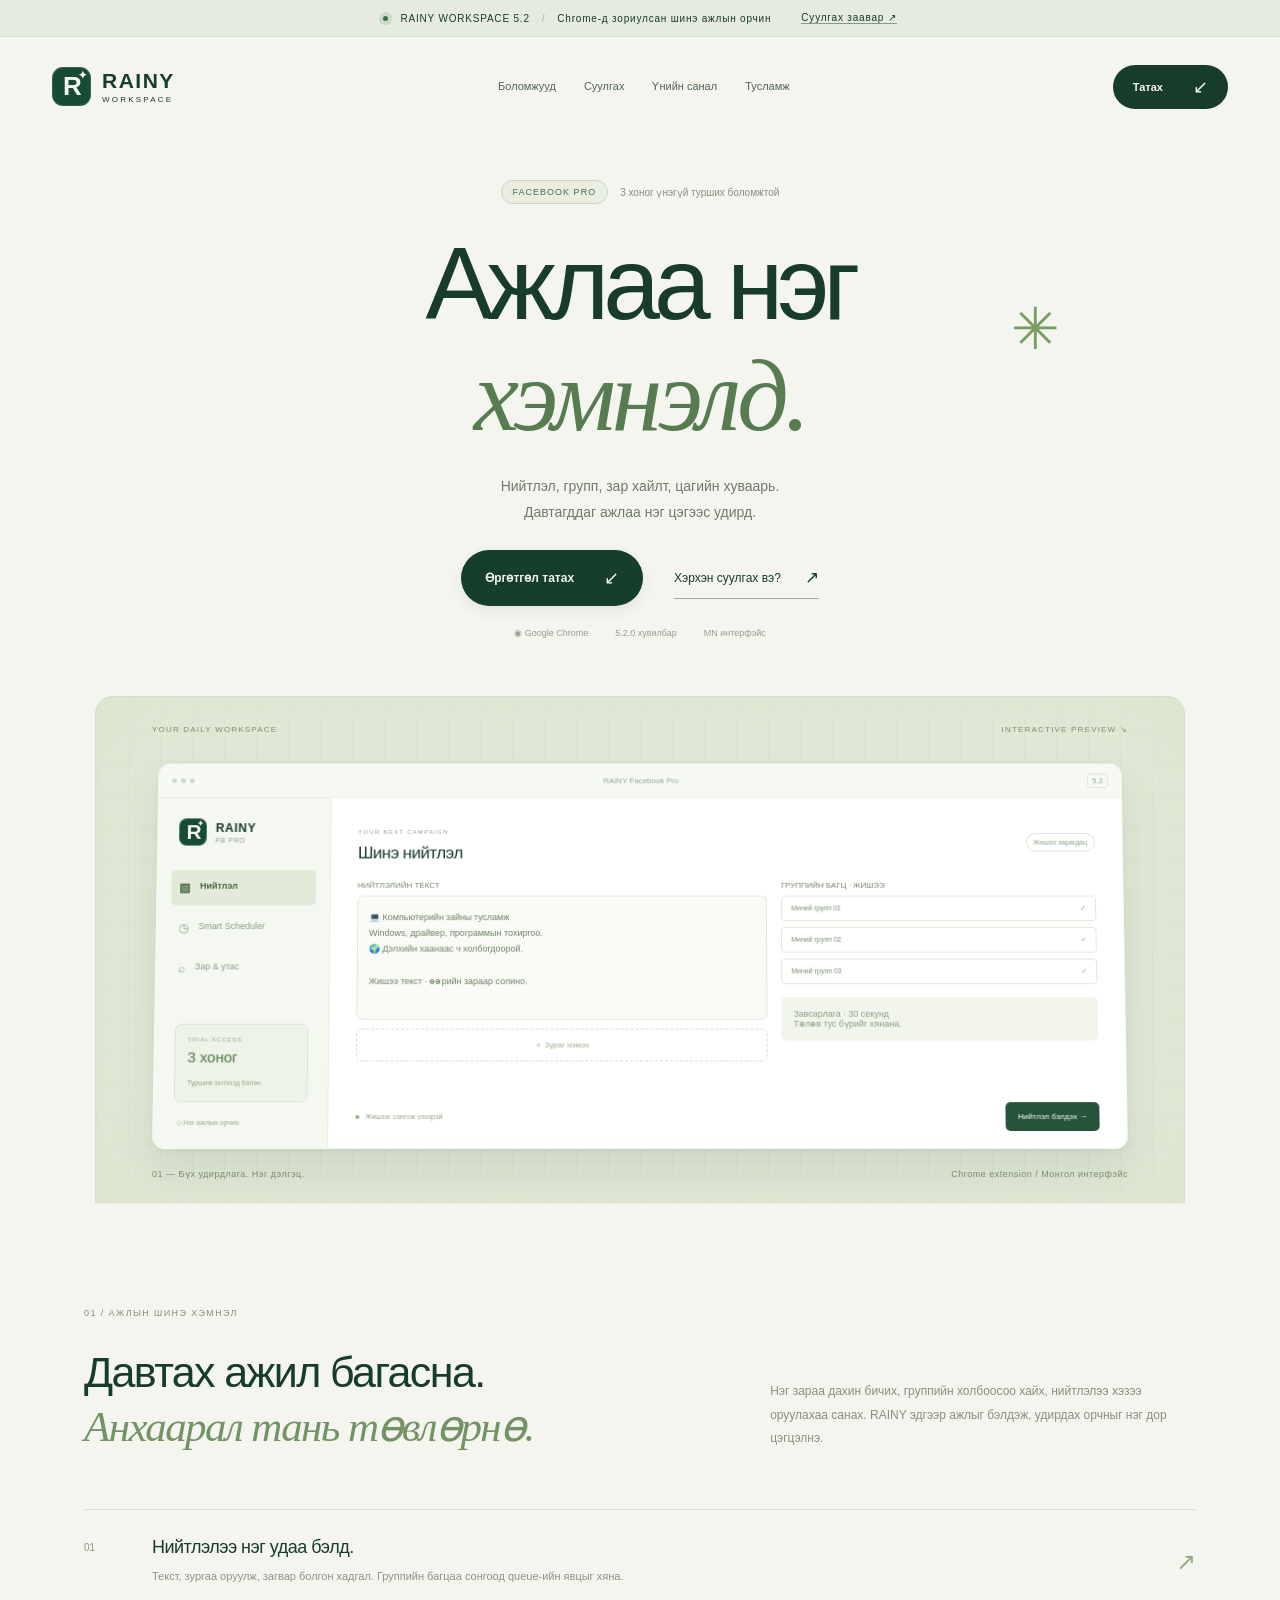
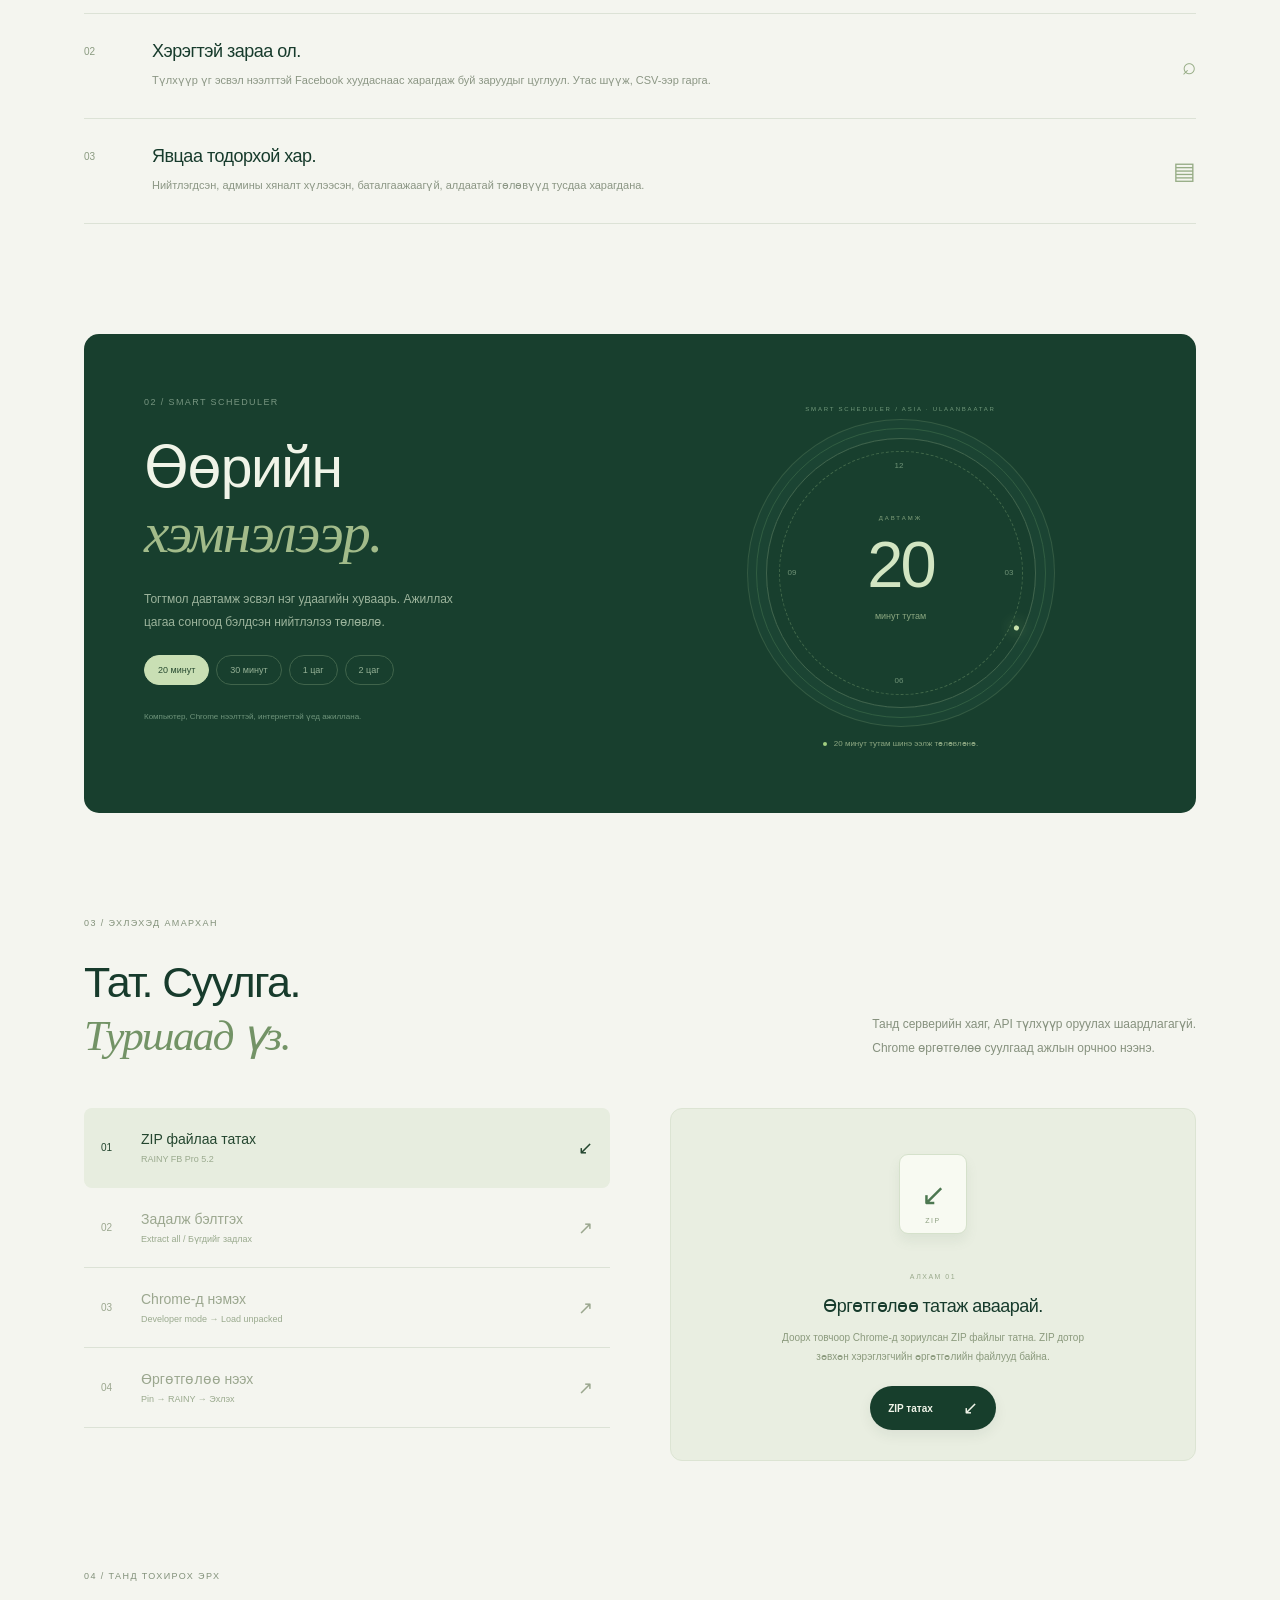
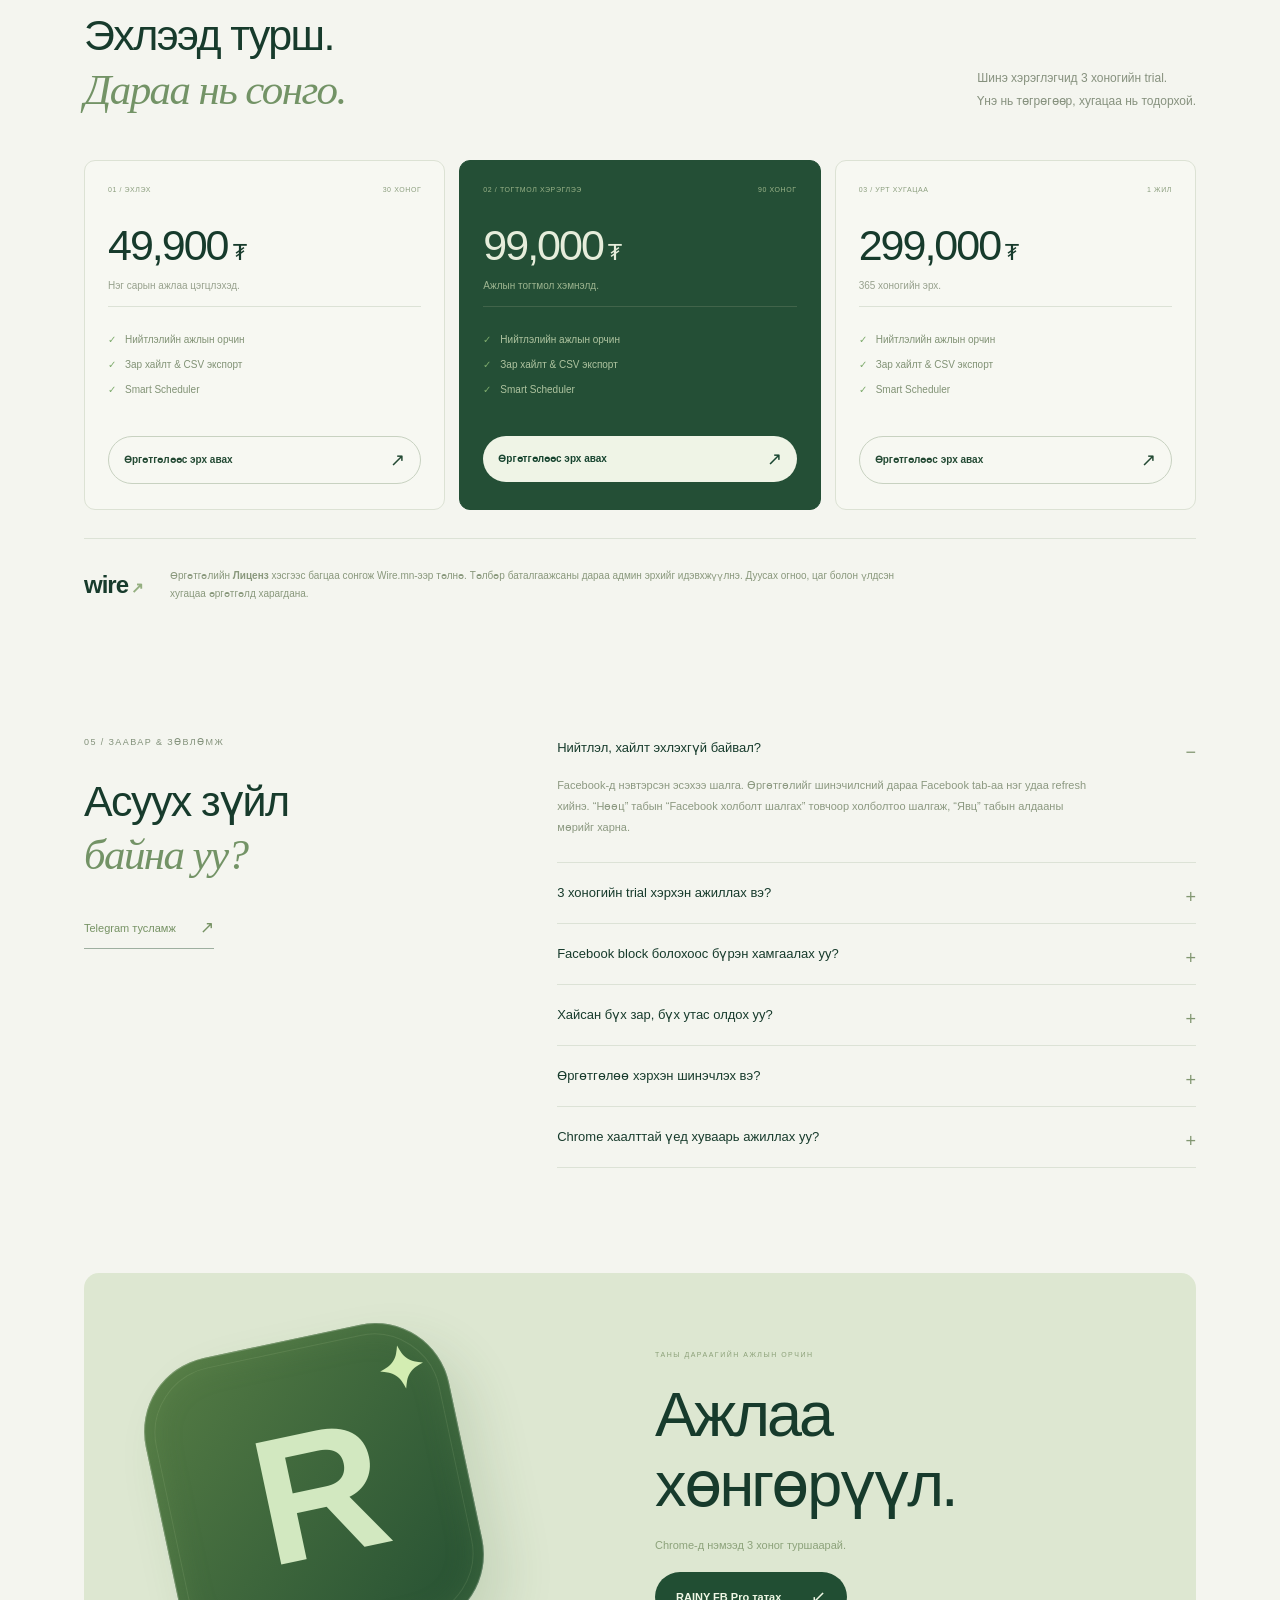
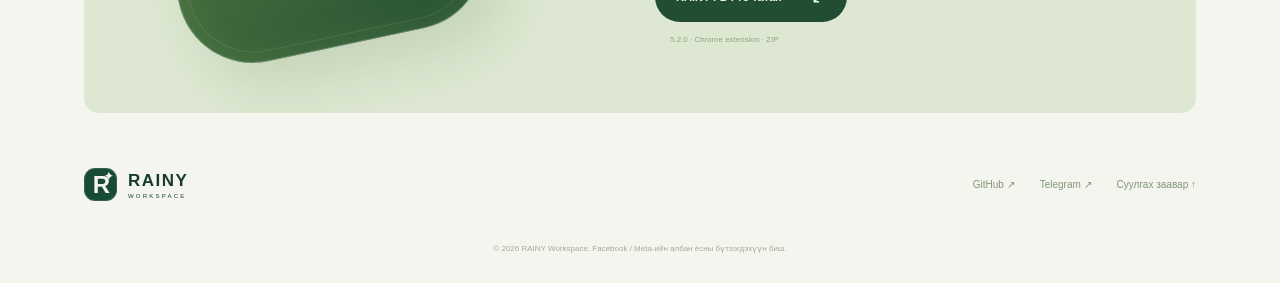
==== index.html @ f33011af "Ship FB Pro 5.2 with fixed popup, preset Wire service, download and installation landing page" ====
<!doctype html><html lang="mn"><head><meta charset="utf-8"><meta name="viewport" content="width=device-width,initial-scale=1"><meta name="theme-color" content="#e8ede5"><title>RAINY Workspace — Ажлаа нэг хэмнэлд.</title><meta name="description" content="Facebook группийн нийтлэл, зар хайлт, Smart Scheduler-ийг нэг ажлын орчинд. Chrome өргөтгөлөө татаж, 3 хоног туршаарай."><link rel="icon" href="icon.svg" type="image/svg+xml"><link rel="stylesheet" href="style.css"><script src="app.js" defer></script></head><body>
<div class="announce"><span class="pulse"></span> RAINY WORKSPACE 5.2 <span class="announce-divider">/</span> Chrome-д зориулсан шинэ ажлын орчин <a href="#install">Суулгах заавар ↗</a></div>
<header><a class="wordmark" href="#" aria-label="RAINY нүүр"><span class="logo">R<span>✦</span></span><span>RAINY<small>WORKSPACE</small></span></a><nav aria-label="Үндсэн цэс"><a href="#workspace">Боломжууд</a><a href="#install">Суулгах</a><a href="#pricing">Үнийн санал</a><a href="#help">Тусламж</a></nav><a class="button nav-download" href="downloads/rainy-fb-pro-5.2.zip" download>Татах <span>↙</span></a><button class="mobile-menu" aria-label="Цэс нээх" aria-expanded="false">☰</button></header>
<main><section class="hero"><div class="hero-kicker"><span class="pill">FACEBOOK PRO</span><span>3 хоног үнэгүй турших боломжтой</span></div><h1>Ажлаа нэг<br><span>хэмнэлд.</span><i class="hero-star" aria-hidden="true">✳</i></h1><p class="hero-copy">Нийтлэл, групп, зар хайлт, цагийн хуваарь.<br>Давтагддаг ажлаа нэг цэгээс удирд.</p><div class="hero-actions"><a class="button primary" href="downloads/rainy-fb-pro-5.2.zip" download>Өргөтгөл татах <span>↙</span></a><a class="text-link" href="#install">Хэрхэн суулгах вэ? <span>↗</span></a></div><div class="hero-meta"><span>◉ Google Chrome</span><span>5.2.0 хувилбар</span><span>MN интерфэйс</span></div>
<div class="product-stage" id="workspace"><div class="stage-label"><span>YOUR DAILY WORKSPACE</span><span>INTERACTIVE PREVIEW ↘</span></div><div class="product-window"><div class="window-top"><span class="traffic"><i></i><i></i><i></i></span><span>RAINY Facebook Pro</span><span class="window-version">5.2</span></div><div class="demo-shell"><aside class="demo-sidebar"><div class="demo-brand"><span class="logo">R<span>✦</span></span><b>RAINY<small>FB PRO</small></b></div><div class="demo-nav"><button data-demo="post" class="active"><span>▧</span> Нийтлэл</button><button data-demo="schedule"><span>◷</span> Smart Scheduler</button><button data-demo="leads"><span>⌕</span> Зар & утас</button></div><div class="demo-trial"><span>TRIAL ACCESS</span><strong>3 хоног</strong><small>Туршиж эхлэхэд бэлэн.</small></div><div class="demo-sidebar-foot">◇ Нэг ажлын орчин</div></aside><div class="demo-main"><div class="demo-heading"><div><small id="demoKicker">YOUR NEXT CAMPAIGN</small><h2 id="demoTitle">Шинэ нийтлэл</h2></div><span class="demo-badge">Жишээ харагдац</span></div><div id="demoContent"></div><div class="demo-bottom"><span class="demo-status"><i></i> Жишээг сонгож үзээрэй</span><button id="demoAction">Нийтлэл бэлдэх →</button></div></div></div></div><div class="stage-caption"><span>01 — Бүх удирдлага. Нэг дэлгэц.</span><span>Chrome extension / Монгол интерфэйс</span></div></div></section>
<section class="intro-section section-wrap reveal"><div class="section-index">01 / АЖЛЫН ШИНЭ ХЭМНЭЛ</div><div class="intro-grid"><h2>Давтах ажил багасна.<br><em>Анхаарал тань төвлөрнө.</em></h2><p>Нэг зараа дахин бичих, группийн холбоосоо хайх, нийтлэлээ хэзээ оруулахаа санах. RAINY эдгээр ажлыг бэлдэж, удирдах орчныг нэг дор цэгцэлнэ.</p></div><div class="feature-strips"><article><span class="feature-num">01</span><div><h3>Нийтлэлээ нэг удаа бэлд.</h3><p>Текст, зургаа оруулж, загвар болгон хадгал. Группийн багцаа сонгоод queue-ийн явцыг хяна.</p></div><span class="feature-icon">↗</span></article><article><span class="feature-num">02</span><div><h3>Хэрэгтэй зараа ол.</h3><p>Түлхүүр үг эсвэл нээлттэй Facebook хуудаснаас харагдаж буй заруудыг цуглуул. Утас шүүж, CSV-ээр гарга.</p></div><span class="feature-icon">⌕</span></article><article><span class="feature-num">03</span><div><h3>Явцаа тодорхой хар.</h3><p>Нийтлэгдсэн, админы хяналт хүлээсэн, баталгаажаагүй, алдаатай төлөвүүд тусдаа харагдана.</p></div><span class="feature-icon">▤</span></article></div></section>
<section class="schedule-section section-wrap reveal"><div class="schedule-copy"><div class="section-index">02 / SMART SCHEDULER</div><h2>Өөрийн<br><em>хэмнэлээр.</em></h2><p>Тогтмол давтамж эсвэл нэг удаагийн хуваарь. Ажиллах цагаа сонгоод бэлдсэн нийтлэлээ төлөвлө.</p><div class="schedule-choices" aria-label="Давтамжийн жишээ"><button class="selected" data-minutes="20">20 минут</button><button data-minutes="30">30 минут</button><button data-minutes="60">1 цаг</button><button data-minutes="120">2 цаг</button></div><small>Компьютер, Chrome нээлттэй, интернеттэй үед ажиллана.</small></div><div class="schedule-visual"><span class="orbit-label">SMART SCHEDULER / ASIA · ULAANBAATAR</span><div class="clock-face"><div class="clock-ring"></div><span class="clock-mark top">12</span><span class="clock-mark right">03</span><span class="clock-mark bottom">06</span><span class="clock-mark left">09</span><div class="clock-hand"></div><div class="clock-center"></div><div class="clock-caption"><small>ДАВТАМЖ</small><strong id="scheduleNumber">20</strong><span id="scheduleUnit">минут тутам</span></div></div><div class="schedule-label"><i></i><span id="scheduleExplanation">20 минут тутам шинэ ээлж төлөвлөнө.</span></div></div></section>
<section class="install-section section-wrap reveal" id="install"><div class="section-index">03 / ЭХЛЭХЭД АМАРХАН</div><div class="section-heading"><h2>Тат. Суулга.<br><em>Туршаад үз.</em></h2><p>Танд серверийн хаяг, API түлхүүр оруулах шаардлагагүй.<br>Chrome өргөтгөлөө суулгаад ажлын орчноо нээнэ.</p></div><div class="install-layout"><div class="install-steps" role="tablist" aria-label="Суулгах алхмууд"><button role="tab" aria-selected="true" class="active" data-step="0"><span>01</span><div><strong>ZIP файлаа татах</strong><small>RAINY FB Pro 5.2</small></div><b>↙</b></button><button role="tab" aria-selected="false" data-step="1"><span>02</span><div><strong>Задалж бэлтгэх</strong><small>Extract all / Бүгдийг задлах</small></div><b>↗</b></button><button role="tab" aria-selected="false" data-step="2"><span>03</span><div><strong>Chrome-д нэмэх</strong><small>Developer mode → Load unpacked</small></div><b>↗</b></button><button role="tab" aria-selected="false" data-step="3"><span>04</span><div><strong>Өргөтгөлөө нээх</strong><small>Pin → RAINY → Эхлэх</small></div><b>↗</b></button></div><div class="install-detail" role="tabpanel" aria-live="polite"><div class="install-art" id="installArt"></div><span class="step-kicker" id="stepKicker">АЛХАМ 01</span><h3 id="stepTitle">Өргөтгөлөө татаж аваарай.</h3><p id="stepText">Доорх товчоор Chrome-д зориулсан ZIP файлыг татна. ZIP дотор зөвхөн хэрэглэгчийн өргөтгөлийн файлууд байна.</p><div id="stepAction"><a class="button primary" href="downloads/rainy-fb-pro-5.2.zip" download>ZIP татах <span>↙</span></a></div></div></div></section>
<section class="pricing-section section-wrap reveal" id="pricing"><div class="section-index">04 / ТАНД ТОХИРОХ ЭРХ</div><div class="section-heading"><h2>Эхлээд турш.<br><em>Дараа нь сонго.</em></h2><p>Шинэ хэрэглэгчид 3 хоногийн trial.<br>Үнэ нь төгрөгөөр, хугацаа нь тодорхой.</p></div><div class="pricing-grid"><article class="price-card"><div class="plan-top"><span>01 / ЭХЛЭХ</span><span>30 ХОНОГ</span></div><h3>49,900<span>₮</span></h3><p>Нэг сарын ажлаа цэгцлэхэд.</p><ul><li>Нийтлэлийн ажлын орчин</li><li>Зар хайлт & CSV экспорт</li><li>Smart Scheduler</li></ul><a class="button outline" href="#download">Өргөтгөлөөс эрх авах <span>↗</span></a></article><article class="price-card featured"><div class="plan-top"><span>02 / ТОГТМОЛ ХЭРЭГЛЭЭ</span><span>90 ХОНОГ</span></div><h3>99,000<span>₮</span></h3><p>Ажлын тогтмол хэмнэлд.</p><ul><li>Нийтлэлийн ажлын орчин</li><li>Зар хайлт & CSV экспорт</li><li>Smart Scheduler</li></ul><a class="button light" href="#download">Өргөтгөлөөс эрх авах <span>↗</span></a></article><article class="price-card"><div class="plan-top"><span>03 / УРТ ХУГАЦАА</span><span>1 ЖИЛ</span></div><h3>299,000<span>₮</span></h3><p>365 хоногийн эрх.</p><ul><li>Нийтлэлийн ажлын орчин</li><li>Зар хайлт & CSV экспорт</li><li>Smart Scheduler</li></ul><a class="button outline" href="#download">Өргөтгөлөөс эрх авах <span>↗</span></a></article></div><div class="payment-note"><span class="wire-mark">wire<span>↗</span></span><p>Өргөтгөлийн <strong>Лиценз</strong> хэсгээс багцаа сонгож Wire.mn-ээр төлнө. Төлбөр баталгаажсаны дараа админ эрхийг идэвхжүүлнэ. Дуусах огноо, цаг болон үлдсэн хугацаа өргөтгөлд харагдана.</p></div></section>
<section class="help-section section-wrap reveal" id="help"><div class="help-left"><div class="section-index">05 / ЗААВАР & ЗӨВЛӨМЖ</div><h2>Асуух зүйл<br><em>байна уу?</em></h2><a class="text-link" href="https://t.me/boroobro" target="_blank" rel="noopener">Telegram тусламж <span>↗</span></a></div><div class="faq"><details open><summary>Нийтлэл, хайлт эхлэхгүй байвал?</summary><p>Facebook-д нэвтэрсэн эсэхээ шалга. Өргөтгөлийг шинэчилсний дараа Facebook tab-аа нэг удаа refresh хийнэ. “Нөөц” табын “Facebook холболт шалгах” товчоор холболтоо шалгаж, “Явц” табын алдааны мөрийг харна.</p></details><details><summary>3 хоногийн trial хэрхэн ажиллах вэ?</summary><p>Өргөтгөлөө анх ашиглахад trial бүртгэгдэнэ. Дуусах он, сар, өдөр, цаг болон үлдсэн хугацааны тоолуур дээд хэсэгт харагдана. Шинэчлэлт хийх нь trial-ийг дахин эхлүүлэхгүй.</p></details><details><summary>Facebook block болохоос бүрэн хамгаалах уу?</summary><p>Бүрэн хамгаална гэсэн баталгаа байхгүй. Restriction/checkpoint илэрвэл ажиллагааг түр зогсооно. Өдөрт илгээх хязгаар, групп хоорондын завсарлага, амралтын тохиргоогоо өөрийн хэрэглээнд тааруулна.</p></details><details><summary>Хайсан бүх зар, бүх утас олдох уу?</summary><p>Facebook хуудсанд ачаалагдаж, таны бүртгэлд харагдаж буй агуулгыг уншина. Хаалттай эсвэл ачаалагдаагүй бүх мэдээллийг бүрэн татах баталгаа байхгүй. Утас болон эх нийтлэлийг тулгаж шалгаарай.</p></details><details><summary>Өргөтгөлөө хэрхэн шинэчлэх вэ?</summary><p>Өмнөх хувилбарын draft, загвараа нөөцөл. Шинэ ZIP-ийг задалж, ижил extension хавтсын файлуудыг шинэчил. chrome://extensions дээр Reload дарж, Facebook tab-уудаа refresh хийнэ. Хуучин ба шинэ хувилбарыг зэрэг ажиллуулахгүй.</p></details><details><summary>Chrome хаалттай үед хуваарь ажиллах уу?</summary><p>Үгүй. Компьютер асаалттай, Chrome нээлттэй, интернеттэй байна. Компьютер унтсан хугацааны ээлжүүдийг бөөнөөр нөхөж нийтлэхгүй.</p></details></div></section>
<section class="download-section reveal" id="download"><div class="download-orb" aria-hidden="true">R<span>✦</span></div><div><span class="section-index">ТАНЫ ДАРААГИЙН АЖЛЫН ОРЧИН</span><h2>Ажлаа<br>хөнгөрүүл.</h2><p>Chrome-д нэмээд 3 хоног туршаарай.</p><a class="button light" href="downloads/rainy-fb-pro-5.2.zip" download>RAINY FB Pro татах <span>↙</span></a><small>5.2.0 · Chrome extension · ZIP</small></div></section></main>
<footer><a class="wordmark" href="#"><span class="logo">R<span>✦</span></span><span>RAINY<small>WORKSPACE</small></span></a><div><a href="https://github.com/ssboroo/rainy_workspace-fb" target="_blank" rel="noopener">GitHub ↗</a><a href="https://t.me/boroobro" target="_blank" rel="noopener">Telegram ↗</a><a href="#install">Суулгах заавар ↑</a></div><small>© 2026 RAINY Workspace. Facebook / Meta-ийн албан ёсны бүтээгдэхүүн биш.</small></footer><div id="toast" role="status" hidden></div></body></html>
---- style.css ----
:root{--ink:#173b2c;--muted:#6e7c71;--paper:#f4f5ef;--line:#dce2d6;--green:#174b36;--lime:#d5eabc}*{box-sizing:border-box}html{scroll-behavior:smooth;scroll-padding-top:30px}body{margin:0;background:var(--paper);color:var(--ink);font-family:Arial,"Segoe UI",sans-serif;-webkit-font-smoothing:antialiased}a{color:inherit;text-decoration:none}button{font:inherit;cursor:pointer}a:focus-visible,button:focus-visible,summary:focus-visible{outline:3px solid #6a9c78;outline-offset:5px}button,a{touch-action:manipulation}.announce{height:37px;display:flex;align-items:center;justify-content:center;gap:12px;font-size:10px;letter-spacing:.8px;background:#e6ebdf;border-bottom:1px solid #dce3d4}.announce a{font-size:10px;border-bottom:1px solid #849d86;margin-left:18px}.announce-divider{color:#a9b7a2}.pulse{height:5px;width:5px;background:#38734c;border-radius:50%;box-shadow:0 0 0 4px #cddcc8}header{height:99px;display:flex;justify-content:space-between;align-items:center;max-width:1320px;margin:auto;padding:0 52px}.wordmark{display:flex;gap:11px;align-items:center;font-size:21px;font-weight:800;letter-spacing:1.5px}.wordmark small{display:block;font-size:8px;font-weight:500;letter-spacing:2.2px;margin-top:2px}.logo{position:relative;display:grid;place-items:center;font-size:26px;font-weight:900;border-radius:11px;width:39px;height:39px;background:var(--green);color:var(--paper);letter-spacing:-2px;box-shadow:inset 0 0 0 1px #fff2}.logo>span{position:absolute;font-size:11px;top:2px;right:4px;letter-spacing:0}header nav{display:flex;gap:28px;font-size:11px;color:#526553}.button{display:inline-flex;justify-content:space-between;align-items:center;gap:30px;padding:17px 24px;border-radius:50px;font-size:12px;font-weight:600;transition:transform .25s,background .25s,box-shadow .25s}.button:hover{transform:translateY(-3px);box-shadow:0 7px 20px #193b2917}.button span{font-size:18px;font-weight:400}.nav-download{padding:11px 20px;background:#173c2b;color:#f4f6ee;font-size:11px}.mobile-menu{display:none}.primary{background:#173e2c;color:#f0f4e9;box-shadow:0 5px 14px #183d2912}.light{background:#eff4e6;color:#184530}.outline{border:1px solid #c8d2c1;color:#244a34}.text-link{font-size:12px;border-bottom:1px solid #9eafa0;padding:10px 0;display:inline-flex;gap:24px;align-items:center}.text-link span{font-size:17px}.hero{padding:44px 24px 0;text-align:center;overflow:hidden}.hero-kicker{display:flex;justify-content:center;align-items:center;gap:12px;font-size:10px;color:#839080}.pill{border:1px solid #cbd5c4;padding:6px 11px;border-radius:20px;font-size:9px;letter-spacing:1px;color:#476e4c;background:#e9eee1}h1{font-size:102px;line-height:1.09;letter-spacing:-6px;font-weight:500;margin:25px auto 23px;position:relative;max-width:880px}h1>span{font-family:Georgia,"Times New Roman",serif;font-style:italic;font-weight:400;letter-spacing:-4px;color:#567c50}.hero-star{display:inline-block;font-size:58px;position:absolute;right:26px;top:68px;color:#789c62;font-style:normal;animation:turn 35s linear infinite}.hero-copy{font-size:14px;line-height:1.85;color:#6e7b6b;margin:0 0 24px}.hero-actions{display:flex;align-items:center;justify-content:center;gap:31px}.hero-meta{display:flex;gap:27px;justify-content:center;color:#92a08d;font-size:9px;margin:22px 0 0}.product-stage{position:relative;max-width:1090px;margin:58px auto 0;padding:28px 56px 23px;border:1px solid #d6decb;border-radius:18px 18px 0 0;background-color:#e2e9d7;background-image:linear-gradient(#bdcbbd33 1px,transparent 1px),linear-gradient(90deg,#bdcbbd33 1px,transparent 1px);background-size:32px 32px;box-shadow:inset 0 0 120px #dbe4cf}.stage-label,.stage-caption{display:flex;justify-content:space-between;font-size:8px;letter-spacing:1.2px;color:#7c9074}.stage-label{margin-bottom:24px}.stage-caption{margin-top:20px;letter-spacing:.5px;font-size:9px}.product-window{background:#fff;border:1px solid #f8faf4;border-radius:12px;overflow:hidden;box-shadow:0 20px 40px #29452a1a,0 3px 6px #29452a0d;transform:perspective(1500px) rotateX(3deg);transform-origin:bottom;transition:transform .5s}.product-window:hover{transform:perspective(1500px) rotateX(0)}.window-top{height:34px;display:flex;align-items:center;justify-content:space-between;padding:0 13px;background:#f7f9f4;border-bottom:1px solid #e8ece2;color:#96a38d;font-size:8px}.traffic{display:flex;gap:4px}.traffic i{width:5px;height:5px;border-radius:50%;background:#d2daca}.window-version{font-size:8px;padding:2px 4px;border:1px solid #e1e7db;border-radius:3px}.demo-shell{display:grid;grid-template-columns:175px minmax(0,1fr);text-align:left}.demo-sidebar{padding:21px 14px;background:#f5f7f1;border-right:1px solid #e9eee2;display:flex;flex-direction:column;min-height:354px}.demo-brand{display:flex;align-items:center;gap:9px;padding:0 7px 25px}.demo-brand .logo{width:28px;height:28px;border-radius:8px;font-size:21px}.demo-brand .logo>span{font-size:8px;right:3px;top:1px}.demo-brand b{font-size:12px;letter-spacing:.7px}.demo-brand small{display:block;font-size:7px;font-weight:500;color:#8c9c87;margin-top:2px}.demo-nav{display:grid;gap:5px}.demo-nav button{display:flex;gap:10px;padding:11px 8px;border:0;background:transparent;color:#8b9c81;text-align:left;border-radius:5px;font-size:9px}.demo-nav button.active{background:#e2ebd9;color:#47673e;font-weight:700}.demo-nav button span{font-size:12px}.demo-trial{margin:38px 6px 17px;border:1px solid #dce4d3;background:#edf3e6;border-radius:7px;padding:12px}.demo-trial>span{display:block;font-size:6px;letter-spacing:1px;color:#94a58a}.demo-trial strong{display:block;font-size:15px;font-weight:500;margin:6px 0;color:#4d7445}.demo-trial small{font-size:7px;color:#99a78e}.demo-sidebar-foot{margin-top:auto;font-size:7px;color:#9baa90;padding:0 9px}.demo-main{padding:23px 27px 17px;min-height:354px;display:flex;flex-direction:column}.demo-heading{display:flex;justify-content:space-between;align-items:center;margin-bottom:18px}.demo-heading small{font-size:6px;letter-spacing:1.3px;color:#91a086}.demo-heading h2{font-size:17px;letter-spacing:-.5px;font-weight:500;margin:6px 0 0}.demo-badge{font-size:7px;border:1px solid #dce6d5;border-radius:20px;padding:5px 7px;color:#89a27b}.demo-form{display:grid;grid-template-columns:1.3fr 1fr;gap:14px}.demo-form label{font-size:8px;color:#74856c;display:block;margin-bottom:6px}.demo-text{padding:13px 11px;border:1px solid #e2e8db;background:#fafbf7;border-radius:6px;font-size:9px;line-height:1.8;color:#6e8066;height:126px;white-space:pre-line}.demo-group{font-size:7px;padding:8px 9px;border:1px solid #e1e8da;border-radius:4px;color:#7b8f71;margin-bottom:6px;display:flex;justify-content:space-between}.demo-group span{color:#88a077}.demo-upload{border:1px dashed #d4e0ca;border-radius:5px;margin-top:9px;padding:10px;font-size:8px;color:#99ab8e;text-align:center}.demo-bottom{display:flex;justify-content:space-between;align-items:center;margin-top:auto;padding-top:17px}.demo-status{font-size:7px;color:#98a68d}.demo-status i{width:4px;height:4px;border-radius:50%;background:#8bba70;display:inline-block;margin-right:4px}.demo-bottom button{border:0;background:#25543a;border-radius:5px;padding:10px 12px;font-size:8px;color:white}.demo-schedule-cards{display:grid;grid-template-columns:repeat(4,1fr);gap:7px}.demo-schedule-cards span{border:1px solid #d6e2cd;border-radius:6px;text-align:center;padding:16px 0;font-size:11px;color:#78956b}.demo-schedule-cards span:first-child{background:#e8f0df;border-color:#95b485;color:#3b6a32}.demo-inline-note{margin-top:13px;font-size:9px;color:#8b9f7f;padding:12px;background:#f1f5eb;border-radius:5px}.demo-lead-row{display:grid;grid-template-columns:1.2fr 1fr .8fr;gap:10px;padding:13px 8px;border-bottom:1px solid #e6ebdf;font-size:9px;color:#718767}.demo-lead-row:first-child{font-size:7px;color:#a1ae95}.demo-lead-row b{color:#5b8950;font-weight:500}.section-wrap{max-width:1216px;margin:0 auto;padding:105px 52px}.section-index{font-size:9px;letter-spacing:1.4px;color:#82917a;margin-bottom:28px}.intro-grid{display:grid;grid-template-columns:1.4fr 1fr;gap:90px;align-items:end}.intro-grid h2,.section-heading h2,.schedule-copy h2,.help-left h2{font-size:43px;line-height:1.25;font-weight:500;letter-spacing:-1.6px;margin:0}.intro-grid em,.section-heading em,.schedule-copy em,.help-left em{font-family:Georgia,serif;font-weight:400;color:#739366}.intro-grid>p,.section-heading>p{font-size:12px;line-height:1.95;color:#86917e;margin:0 0 3px}.feature-strips{margin-top:55px;border-top:1px solid var(--line)}.feature-strips article{display:flex;align-items:center;gap:32px;border-bottom:1px solid var(--line);padding:27px 0}.feature-num{font-size:10px;color:#8b9b81;width:36px;align-self:flex-start;padding-top:5px}.feature-strips h3{font-size:18px;font-weight:500;letter-spacing:-.5px;margin:0 0 9px}.feature-strips p{font-size:11px;line-height:1.8;color:#8b9684;margin:0;max-width:640px}.feature-icon{margin-left:auto;font-size:24px;color:#96ac85}.schedule-section{margin:5px auto 0;max-width:1112px;background:#183f2e;border-radius:15px;padding:63px 60px;display:grid;grid-template-columns:1fr 1fr;gap:50px;color:#f0f4e8}.schedule-copy .section-index{color:#779580}.schedule-copy h2{font-size:57px;line-height:1.14}.schedule-copy em{color:#a2bb8a}.schedule-copy p{font-size:12px;line-height:1.9;color:#9cb49c;margin:22px 0 21px;max-width:310px}.schedule-choices{display:flex;gap:7px;margin-bottom:20px}.schedule-choices button{font-size:9px;padding:9px 13px;border:1px solid #40644b;background:none;color:#95b196;border-radius:20px}.schedule-choices button.selected{background:#c9dfb4;color:#284b31;border-color:#c9dfb4}.schedule-copy>small{font-size:8px;color:#6f947b}.schedule-visual{text-align:center;position:relative;align-self:center}.orbit-label{font-size:6px;letter-spacing:1.8px;color:#72997b}.clock-face{width:270px;height:270px;border:1px solid #40644d;border-radius:50%;position:relative;margin:23px auto 18px;box-shadow:0 0 0 18px #1b4433,0 0 0 19px #345b43}.clock-ring{position:absolute;inset:12px;border:1px dashed #41684a;border-radius:50%}.clock-mark{position:absolute;font-size:8px;color:#6e9276}.clock-mark.top{top:22px;left:128px}.clock-mark.bottom{bottom:22px;left:128px}.clock-mark.right{right:21px;top:129px}.clock-mark.left{left:21px;top:129px}.clock-caption{position:absolute;inset:67px 0 0}.clock-caption small{font-size:6px;letter-spacing:2px;color:#82a17c}.clock-caption strong{display:block;font-size:65px;font-weight:400;letter-spacing:-3px;line-height:1.25;color:#d2e5c2}.clock-caption>span{font-size:9px;color:#8ba780}.clock-hand{position:absolute;width:5px;height:5px;border-radius:50%;background:#c8e1ab;top:6px;left:133px;transform-origin:2px 129px;transform:rotate(115deg);box-shadow:0 0 15px #d1ed9b;transition:transform 1s}.clock-center{position:absolute;width:290px;height:290px;border:1px solid #315e42;border-radius:50%;top:-11px;left:-11px;pointer-events:none}.schedule-label{display:inline-flex;align-items:center;gap:7px;font-size:8px;color:#8ba681;margin-top:13px}.schedule-label i{width:4px;height:4px;background:#a1ce80;border-radius:50%}.section-heading{display:flex;justify-content:space-between;gap:30px;align-items:end}.install-layout{display:grid;grid-template-columns:1fr 1fr;gap:60px;margin-top:45px}.install-steps{display:grid;align-content:start}.install-steps button{display:flex;align-items:center;text-align:left;gap:20px;border:0;border-bottom:1px solid var(--line);padding:23px 17px;background:none;color:#9ba78f;transition:background .3s,color .3s}.install-steps button.active{background:#e7eddf;color:#24462f;border-radius:8px;border-color:transparent}.install-steps button>span{font-size:10px;width:20px}.install-steps button strong{display:block;font-size:14px;font-weight:500}.install-steps button small{display:block;font-size:9px;margin-top:7px;color:#9aaa8e}.install-steps button b{margin-left:auto;font-size:18px;font-weight:400}.install-detail{background:#e9eee1;border:1px solid #dce4d3;border-radius:12px;padding:30px 36px;text-align:center;min-height:350px}.install-art{height:110px;display:flex;align-items:center;justify-content:center;margin-bottom:16px}.art-file{width:68px;height:80px;background:#f8faf2;position:relative;border-radius:9px;box-shadow:0 7px 12px #6c88681a;display:grid;place-items:center;font-size:30px;color:#4c7750;border:1px solid #d5e1cb}.art-file:after{content:'ZIP';position:absolute;font-size:7px;bottom:9px;letter-spacing:1.5px;color:#8ea081}.step-kicker{font-size:7px;letter-spacing:1.5px;color:#9aaa8c}.install-detail h3{font-size:18px;font-weight:500;letter-spacing:-.5px;margin:12px 0}.install-detail p{font-size:10px;line-height:1.85;color:#8b9a7d;max-width:310px;margin:0 auto 20px}.install-detail .button{font-size:10px;padding:11px 18px}.browser-art{border:1px solid #c8d6be;border-radius:6px;background:#f6f8f0;width:210px;height:88px;padding:12px;text-align:left}.browser-art small{display:block;font-size:7px;color:#9cae8e;margin-bottom:14px}.browser-art span{font-size:10px;color:#719064}.art-toggle{display:inline-flex;width:25px;height:14px;border-radius:12px;background:#5d8c53;align-items:center;justify-content:end;padding:2px;margin-left:8px}.art-toggle i{width:10px;height:10px;border-radius:50%;background:white}.pricing-section{padding-top:5px}.pricing-grid{display:grid;grid-template-columns:repeat(3,1fr);gap:14px;margin-top:43px}.price-card{background:#f7f8f2;border:1px solid #dce2d4;border-radius:11px;padding:25px 23px}.price-card.featured{background:#244f36;color:#e6eddb;border-color:#244f36}.plan-top{display:flex;align-items:center;justify-content:space-between;font-size:7px;letter-spacing:.6px;color:#8b9e7e}.price-card.featured .plan-top{color:#9ab389}.price-card h3{font-size:43px;font-weight:500;letter-spacing:-2px;margin:28px 0 10px}.price-card h3>span{font-size:22px;margin-left:5px}.price-card>p{font-size:10px;color:#97a18d}.price-card ul{list-style:none;padding:20px 0;margin:15px 0 14px;border-top:1px solid #dce2d6;font-size:10px;line-height:2.5;color:#819275}.price-card li:before{content:'✓';margin-right:9px;color:#7eab6d}.price-card.featured ul{border-color:#41644a;color:#afc4a0}.price-card.featured>p{color:#9db590}.price-card .button{width:100%;font-size:10px;padding:12px 15px;gap:10px}.payment-note{display:flex;align-items:center;gap:27px;margin:28px 0 0;padding:18px 0;border-top:1px solid var(--line)}.wire-mark{font-size:24px;font-weight:800;letter-spacing:-1px;white-space:nowrap}.wire-mark>span{font-size:15px;margin-left:3px;color:#94af80}.payment-note p{font-size:10px;line-height:1.85;color:#89987c;max-width:730px}.help-section{padding-top:0;display:grid;grid-template-columns:.8fr 1.3fr;gap:80px}.help-left .text-link{margin-top:25px;color:#769264;font-size:11px}.faq details{border-bottom:1px solid var(--line);padding:19px 0}.faq details:first-child{padding-top:0}.faq summary{list-style:none;font-size:13px;cursor:pointer;padding-right:30px;position:relative;line-height:1.7}.faq summary::-webkit-details-marker{display:none}.faq summary:after{content:'+';position:absolute;right:0;top:0;color:#829772;font-size:18px;font-weight:400}.faq details[open] summary:after{content:'−'}.faq p{font-size:11px;line-height:1.95;color:#8c9981;margin:16px 0 4px;max-width:530px}.download-section{max-width:1112px;margin:0 auto 0;background:#dde7d1;border-radius:15px;display:grid;grid-template-columns:1fr 1fr;align-items:center;gap:30px;overflow:hidden;padding:65px 75px}.download-orb{height:310px;width:310px;display:grid;place-items:center;position:relative;font-size:180px;letter-spacing:-12px;font-weight:800;border-radius:75px;transform:rotate(-12deg);background:linear-gradient(135deg,#567d45,#244f32);color:#d2e8c0;box-shadow:18px 27px 50px #35612e22,inset 0 0 0 1px #fff3,inset 0 0 35px #72985b55;user-select:none}.download-orb:after{content:'';position:absolute;inset:10px;border:1px solid #b9d29e22;border-radius:67px}.download-orb>span{position:absolute;font-size:58px;right:20px;top:18px;color:#d3edb2;letter-spacing:0}.download-section .section-index{font-size:7px;letter-spacing:1.5px;color:#8ca179}.download-section h2{font-size:63px;font-weight:500;letter-spacing:-3px;line-height:1.11;margin:19px 0}.download-section p{font-size:11px;color:#8ca27a;margin:0 0 21px}.download-section .button{font-size:11px;padding:14px 21px;background:#214e33;color:#eff7e5}.download-section small{display:block;font-size:8px;color:#91a57e;margin:13px 0 0 15px}footer{max-width:1216px;margin:auto;padding:55px 52px 30px;display:flex;justify-content:space-between;align-items:center;gap:25px;flex-wrap:wrap}footer .wordmark{font-size:17px}footer .logo{width:33px;height:33px;font-size:24px}footer .wordmark small{font-size:6px}footer>div{display:flex;gap:25px;font-size:10px;color:#829677}footer>small{flex-basis:100%;text-align:center;margin-top:18px;font-size:8px;color:#a1ad96}#toast{position:fixed;bottom:24px;left:50%;transform:translateX(-50%);padding:14px 20px;border-radius:10px;background:#214a32;color:#edf4e5;box-shadow:0 10px 40px #193f2b33;font-size:12px;z-index:20;width:max-content;max-width:calc(100vw - 30px)}.reveal{opacity:1;transform:translateY(0)}.js-reveal .reveal:not(.visible){opacity:0;transform:translateY(20px)}.js-reveal .reveal{transition:opacity .8s,transform .8s}@keyframes turn{to{transform:rotate(360deg)}}@media(min-width:1500px){h1{font-size:112px}.hero{padding-top:58px}}@media(max-width:1000px){header{padding:0 28px;height:84px}header nav{gap:20px}.hero{padding-top:30px}h1{font-size:84px}.hero-star{right:20px;font-size:45px;top:50px}.product-stage{padding:22px 30px}.demo-shell{grid-template-columns:150px 1fr}.demo-main{padding:21px}.demo-sidebar{padding:20px 10px}.section-wrap{padding:75px 32px}.intro-grid{gap:35px}.intro-grid h2,.section-heading h2,.help-left h2{font-size:36px}.schedule-section{margin:0 25px;padding:50px 35px;gap:20px}.schedule-copy h2{font-size:50px}.schedule-copy p{font-size:11px}.schedule-choices{gap:4px}.schedule-choices button{padding:8px 10px}.clock-face{width:230px;height:230px}.clock-caption{inset:55px 0 0}.clock-caption strong{font-size:55px}.clock-mark.top,.clock-mark.bottom{left:108px}.clock-mark.left,.clock-mark.right{top:109px}.clock-hand{left:113px;transform-origin:2px 109px}.clock-center{width:250px;height:250px}.install-layout{gap:30px}.install-detail{padding:28px}.price-card{padding:23px 17px}.price-card h3{font-size:35px}.plan-top{font-size:6px}.help-section{gap:35px}.download-section{margin:0 25px;padding:45px}.download-orb{width:250px;height:250px;border-radius:60px;font-size:155px}.download-orb:after{border-radius:53px}.download-section h2{font-size:52px}footer{padding:45px 32px 25px}}@media(max-width:700px){.announce{height:32px;font-size:7px;gap:7px}.announce a{display:none}.announce-divider{display:none}header{height:77px;padding:0 22px}.wordmark{font-size:18px;gap:8px}.logo{width:33px;height:33px;font-size:24px}.wordmark small{font-size:6px;letter-spacing:2px}header nav{display:none;position:absolute;z-index:5;top:105px;left:15px;right:15px;background:#eff3e7;border:1px solid #d6e0cc;border-radius:12px;padding:22px;flex-direction:column;box-shadow:0 10px 20px #244a2915}header nav.open{display:flex}.nav-download{margin-left:auto;padding:9px 16px;font-size:10px;gap:15px}.mobile-menu{display:block;background:none;border:0;color:#496945;margin-left:12px;font-size:18px}.hero{padding:29px 18px 0}.hero-kicker{gap:9px;font-size:8px}.pill{font-size:7px;padding:5px 8px}h1{font-size:65px;letter-spacing:-4px;margin:28px 0 22px;line-height:1.13}h1>span{letter-spacing:-3px}.hero-star{font-size:29px;right:0;top:38px}.hero-copy{font-size:11px;line-height:1.9}.hero-actions{gap:18px}.hero-actions .button{font-size:10px;padding:13px 19px;gap:23px}.hero-actions .text-link{font-size:10px;gap:13px}.hero-meta{gap:17px;font-size:7px;margin-top:20px}.product-stage{margin-top:36px;padding:13px 13px 15px;border-radius:12px 12px 0 0}.stage-label{font-size:5px;margin-bottom:12px;letter-spacing:.6px}.stage-caption{font-size:5px;margin-top:12px;gap:9px;text-align:left}.window-top{height:25px;font-size:6px}.window-version{font-size:6px}.traffic i{width:3px;height:3px}.demo-shell{grid-template-columns:83px 1fr}.demo-sidebar{min-height:255px;padding:12px 5px}.demo-brand{padding:0 4px 16px;gap:4px}.demo-brand .logo{width:19px;height:19px;font-size:16px;border-radius:5px}.demo-brand b{font-size:8px}.demo-brand small{font-size:4px}.demo-brand .logo>span{font-size:6px;right:2px;top:0}.demo-nav{gap:2px}.demo-nav button{font-size:6px;padding:8px 4px;gap:5px}.demo-nav button span{font-size:8px}.demo-trial{padding:8px 5px;margin:22px 4px 12px}.demo-trial>span{font-size:4px;letter-spacing:.2px}.demo-trial strong{font-size:10px}.demo-trial small{font-size:5px}.demo-sidebar-foot{padding:0 4px;font-size:5px}.demo-main{padding:13px 11px 10px;min-height:255px}.demo-heading{margin-bottom:13px}.demo-heading small{font-size:4px;letter-spacing:.4px}.demo-heading h2{font-size:12px;margin-top:5px}.demo-badge{font-size:4px;padding:3px 4px}.demo-form{grid-template-columns:1fr;gap:9px}.demo-form label{font-size:5px;margin-bottom:4px}.demo-text{font-size:6px;padding:9px;height:90px;line-height:1.6}.demo-form>div:last-child{display:none}.demo-upload{font-size:5px;margin-top:5px;padding:7px}.demo-bottom{padding-top:10px}.demo-status{font-size:4px}.demo-bottom button{font-size:5px;padding:7px}.demo-status i{width:3px;height:3px}.demo-schedule-cards{grid-template-columns:repeat(2,1fr);gap:6px}.demo-schedule-cards span{font-size:9px;padding:16px 0}.demo-inline-note{font-size:6px;padding:8px;line-height:1.8}.demo-lead-row{font-size:6px;gap:5px;padding:12px 1px}.demo-lead-row:first-child{font-size:5px}.section-wrap{padding:59px 24px}.section-index{font-size:7px;letter-spacing:1.2px;margin-bottom:21px}.intro-grid{grid-template-columns:1fr;gap:21px}.intro-grid h2,.section-heading h2,.help-left h2{font-size:31px;letter-spacing:-1px}.intro-grid>p,.section-heading>p{font-size:11px;max-width:340px}.feature-strips{margin-top:28px}.feature-strips article{padding:23px 0;gap:15px}.feature-num{font-size:8px;width:18px}.feature-strips h3{font-size:15px;margin-bottom:8px}.feature-strips p{font-size:10px;line-height:1.8}.feature-icon{font-size:19px}.schedule-section{margin:0 15px;padding:36px 26px;grid-template-columns:1fr;gap:39px;border-radius:12px}.schedule-copy h2{font-size:46px;letter-spacing:-1.5px}.schedule-copy p{font-size:11px;max-width:100%;margin:20px 0}.schedule-choices{gap:7px}.schedule-choices button{font-size:9px;padding:8px 12px}.schedule-copy>small{font-size:7px}.schedule-visual{padding-bottom:6px}.clock-face{margin-top:28px}.orbit-label{font-size:5px}.schedule-label{font-size:7px}.section-heading{flex-direction:column;align-items:start;gap:20px}.install-layout{grid-template-columns:1fr;gap:24px;margin-top:28px}.install-steps button{padding:17px 13px;gap:15px}.install-steps button strong{font-size:12px}.install-steps button small{font-size:8px}.install-steps button>span{font-size:8px}.install-detail{padding:26px;min-height:325px}.install-art{height:95px}.install-detail h3{font-size:17px}.install-detail p{font-size:10px}.pricing-section{padding-top:0}.pricing-grid{grid-template-columns:1fr;gap:12px;margin-top:28px}.price-card{padding:25px}.plan-top{font-size:7px}.price-card h3{font-size:46px;margin:25px 0 9px}.price-card>p{font-size:11px}.price-card ul{padding:16px 0;font-size:11px;margin:14px 0}.price-card .button{font-size:11px;padding:14px 18px}.payment-note{align-items:start;gap:18px;margin-top:22px}.wire-mark{font-size:23px;padding-top:8px}.payment-note p{font-size:9px;margin:0}.help-section{grid-template-columns:1fr;gap:30px;padding-top:0}.help-left .text-link{margin-top:17px}.faq summary{font-size:12px}.faq p{font-size:10px}.faq details{padding:17px 0}.download-section{margin:0 15px;padding:36px 26px;grid-template-columns:1fr;gap:35px;text-align:center}.download-orb{width:180px;height:180px;border-radius:45px;font-size:115px;letter-spacing:-7px;margin:5px auto}.download-orb:after{border-radius:37px;inset:8px}.download-orb>span{font-size:33px;right:11px;top:11px}.download-section .section-index{font-size:6px}.download-section h2{font-size:50px;letter-spacing:-2px;line-height:1.14;margin:16px 0}.download-section p{font-size:10px}.download-section .button{font-size:10px}.download-section small{font-size:7px;margin:13px 0 0}footer{padding:39px 24px 24px;flex-direction:column;gap:25px}footer>div{font-size:9px;gap:20px}footer>small{font-size:7px;line-height:1.7;margin-top:0}#toast{font-size:11px;max-width:calc(100vw - 24px)}}@media(prefers-reduced-motion:reduce){*{scroll-behavior:auto!important;animation:none!important;transition:none!important}.js-reveal .reveal:not(.visible){opacity:1;transform:none}}
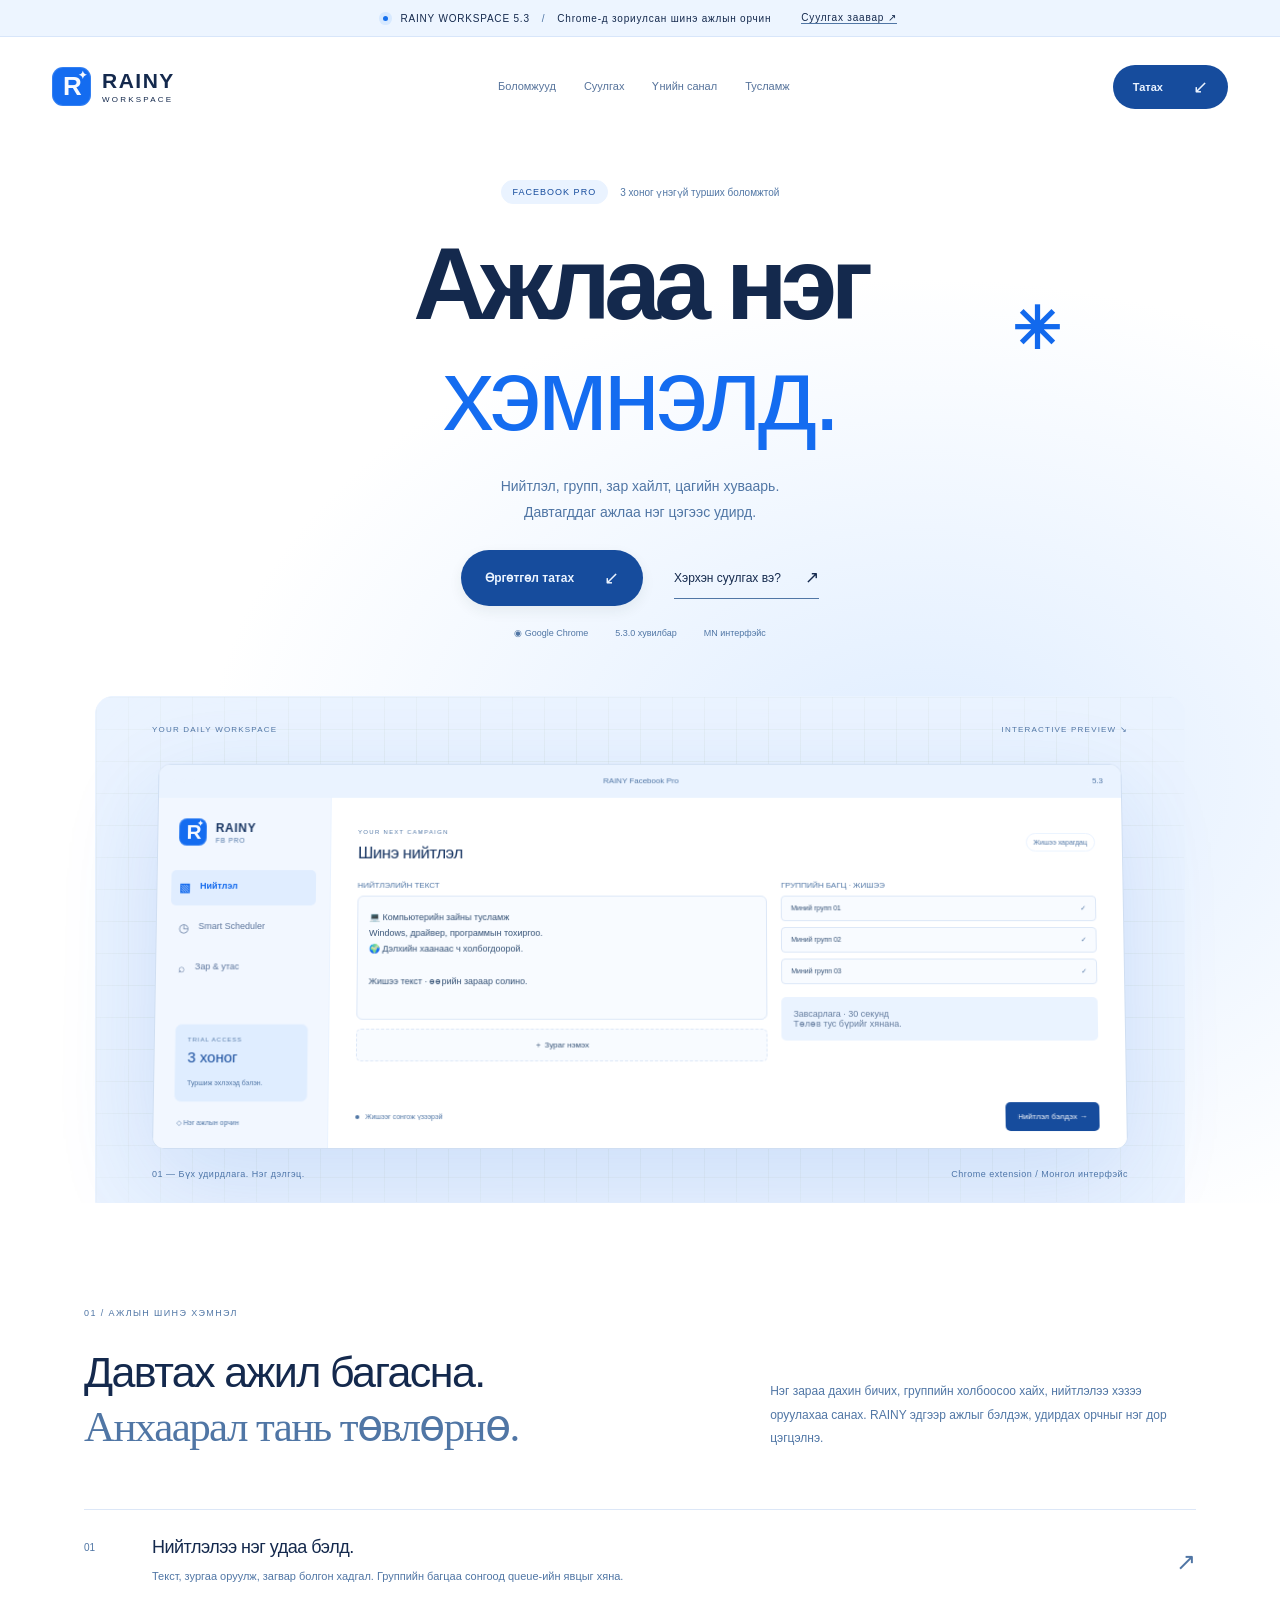
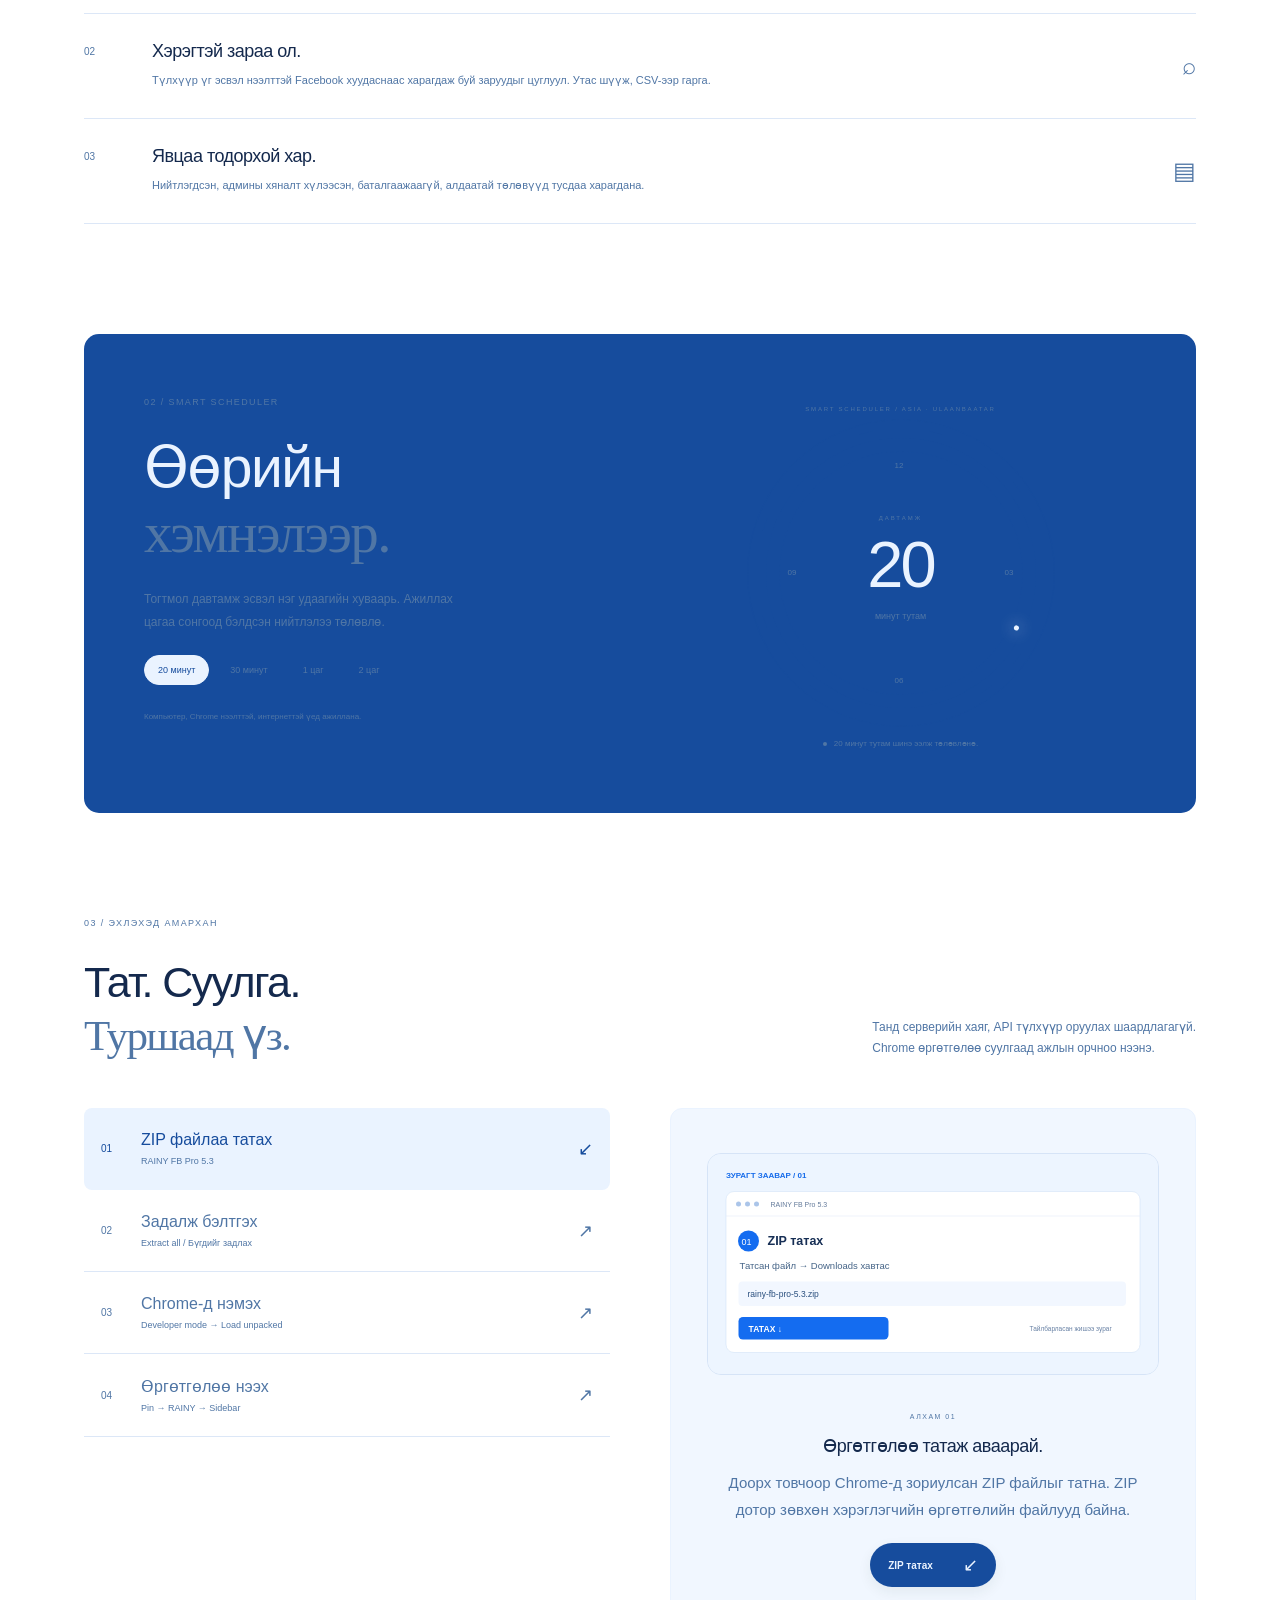
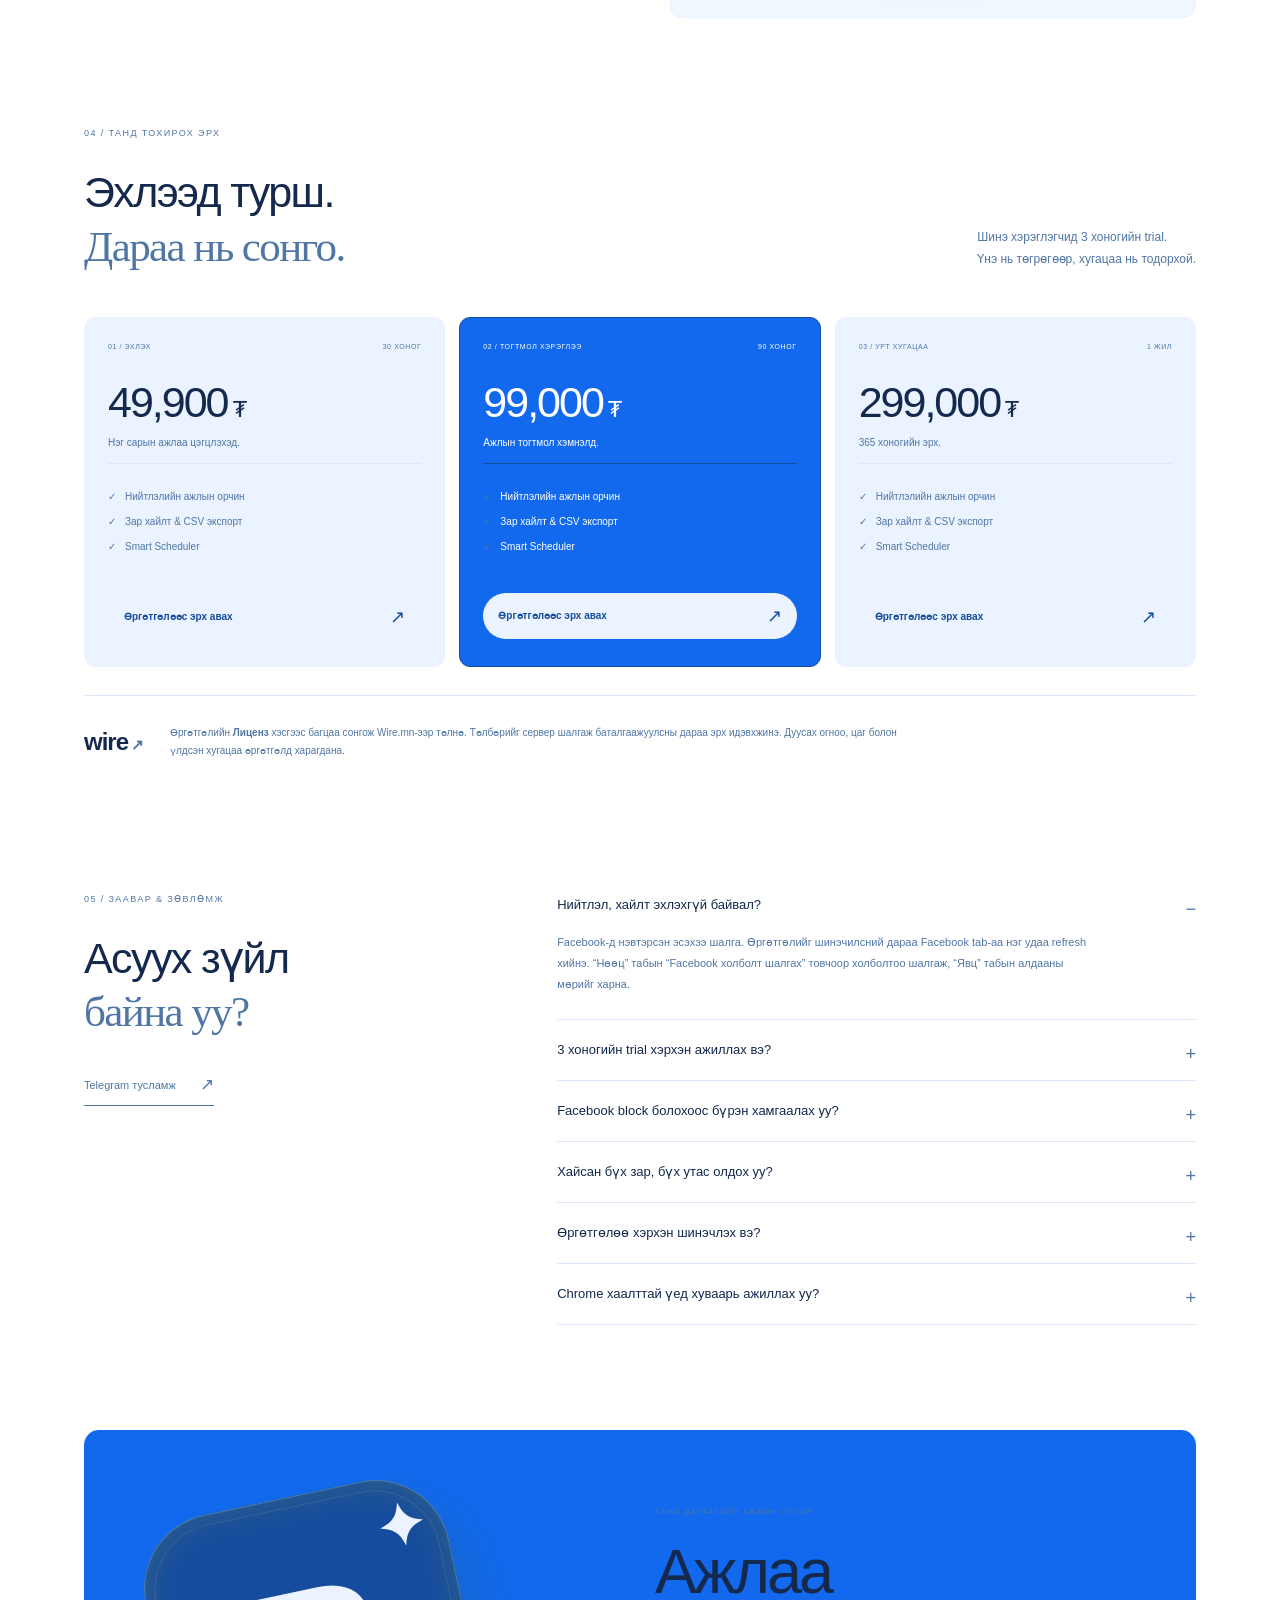
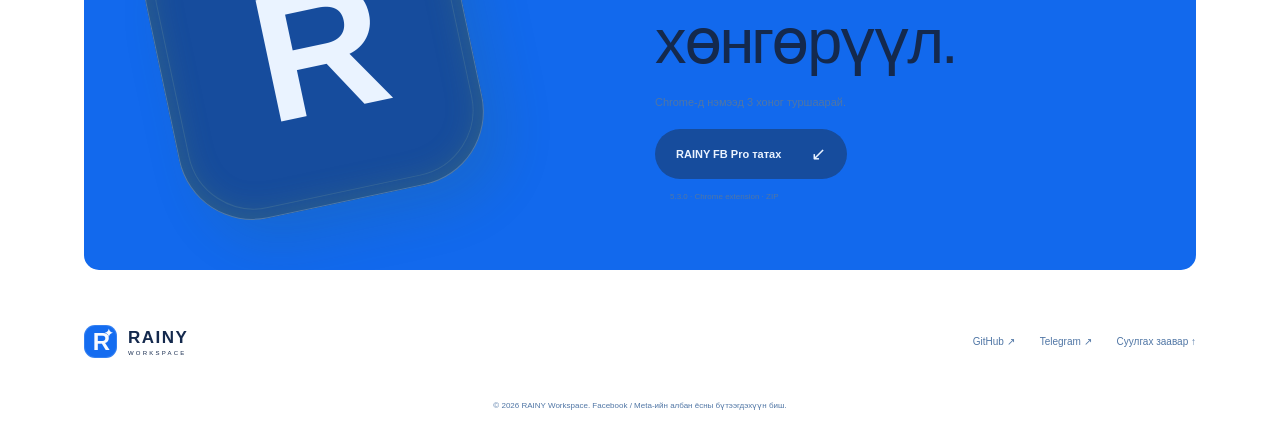
==== commit b338dc39: "Ship 5.3 light/dark sidebar, persistent device identity and illustrated blue landing" ====
--- a/index.html
+++ b/index.html
@@ -1,12 +1,12 @@
-<!doctype html><html lang="mn"><head><meta charset="utf-8"><meta name="viewport" content="width=device-width,initial-scale=1"><meta name="theme-color" content="#e8ede5"><title>RAINY Workspace — Ажлаа нэг хэмнэлд.</title><meta name="description" content="Facebook группийн нийтлэл, зар хайлт, Smart Scheduler-ийг нэг ажлын орчинд. Chrome өргөтгөлөө татаж, 3 хоног туршаарай."><link rel="icon" href="icon.svg" type="image/svg+xml"><link rel="stylesheet" href="style.css"><script src="app.js" defer></script></head><body>
-<div class="announce"><span class="pulse"></span> RAINY WORKSPACE 5.2 <span class="announce-divider">/</span> Chrome-д зориулсан шинэ ажлын орчин <a href="#install">Суулгах заавар ↗</a></div>
-<header><a class="wordmark" href="#" aria-label="RAINY нүүр"><span class="logo">R<span>✦</span></span><span>RAINY<small>WORKSPACE</small></span></a><nav aria-label="Үндсэн цэс"><a href="#workspace">Боломжууд</a><a href="#install">Суулгах</a><a href="#pricing">Үнийн санал</a><a href="#help">Тусламж</a></nav><a class="button nav-download" href="downloads/rainy-fb-pro-5.2.zip" download>Татах <span>↙</span></a><button class="mobile-menu" aria-label="Цэс нээх" aria-expanded="false">☰</button></header>
-<main><section class="hero"><div class="hero-kicker"><span class="pill">FACEBOOK PRO</span><span>3 хоног үнэгүй турших боломжтой</span></div><h1>Ажлаа нэг<br><span>хэмнэлд.</span><i class="hero-star" aria-hidden="true">✳</i></h1><p class="hero-copy">Нийтлэл, групп, зар хайлт, цагийн хуваарь.<br>Давтагддаг ажлаа нэг цэгээс удирд.</p><div class="hero-actions"><a class="button primary" href="downloads/rainy-fb-pro-5.2.zip" download>Өргөтгөл татах <span>↙</span></a><a class="text-link" href="#install">Хэрхэн суулгах вэ? <span>↗</span></a></div><div class="hero-meta"><span>◉ Google Chrome</span><span>5.2.0 хувилбар</span><span>MN интерфэйс</span></div>
-<div class="product-stage" id="workspace"><div class="stage-label"><span>YOUR DAILY WORKSPACE</span><span>INTERACTIVE PREVIEW ↘</span></div><div class="product-window"><div class="window-top"><span class="traffic"><i></i><i></i><i></i></span><span>RAINY Facebook Pro</span><span class="window-version">5.2</span></div><div class="demo-shell"><aside class="demo-sidebar"><div class="demo-brand"><span class="logo">R<span>✦</span></span><b>RAINY<small>FB PRO</small></b></div><div class="demo-nav"><button data-demo="post" class="active"><span>▧</span> Нийтлэл</button><button data-demo="schedule"><span>◷</span> Smart Scheduler</button><button data-demo="leads"><span>⌕</span> Зар & утас</button></div><div class="demo-trial"><span>TRIAL ACCESS</span><strong>3 хоног</strong><small>Туршиж эхлэхэд бэлэн.</small></div><div class="demo-sidebar-foot">◇ Нэг ажлын орчин</div></aside><div class="demo-main"><div class="demo-heading"><div><small id="demoKicker">YOUR NEXT CAMPAIGN</small><h2 id="demoTitle">Шинэ нийтлэл</h2></div><span class="demo-badge">Жишээ харагдац</span></div><div id="demoContent"></div><div class="demo-bottom"><span class="demo-status"><i></i> Жишээг сонгож үзээрэй</span><button id="demoAction">Нийтлэл бэлдэх →</button></div></div></div></div><div class="stage-caption"><span>01 — Бүх удирдлага. Нэг дэлгэц.</span><span>Chrome extension / Монгол интерфэйс</span></div></div></section>
+<!doctype html><html lang="mn"><head><meta charset="utf-8"><meta name="viewport" content="width=device-width,initial-scale=1"><meta name="theme-color" content="#f7faff"><title>RAINY Workspace — Ажлаа нэг хэмнэлд.</title><meta name="description" content="Facebook группийн нийтлэл, зар хайлт, Smart Scheduler-ийг нэг ажлын орчинд. Chrome өргөтгөлөө татаж, 3 хоног туршаарай."><link rel="icon" href="icon.svg" type="image/svg+xml"><link rel="stylesheet" href="style.css"><script src="app.js" defer></script></head><body>
+<div class="announce"><span class="pulse"></span> RAINY WORKSPACE 5.3 <span class="announce-divider">/</span> Chrome-д зориулсан шинэ ажлын орчин <a href="#install">Суулгах заавар ↗</a></div>
+<header><a class="wordmark" href="#" aria-label="RAINY нүүр"><span class="logo">R<span>✦</span></span><span>RAINY<small>WORKSPACE</small></span></a><nav aria-label="Үндсэн цэс"><a href="#workspace">Боломжууд</a><a href="#install">Суулгах</a><a href="#pricing">Үнийн санал</a><a href="#help">Тусламж</a></nav><a class="button nav-download" href="downloads/rainy-fb-pro-5.3.zip" download>Татах <span>↙</span></a><button class="mobile-menu" aria-label="Цэс нээх" aria-expanded="false">☰</button></header>
+<main><section class="hero"><div class="hero-kicker"><span class="pill">FACEBOOK PRO</span><span>3 хоног үнэгүй турших боломжтой</span></div><h1>Ажлаа нэг<br><span>хэмнэлд.</span><i class="hero-star" aria-hidden="true">✳</i></h1><p class="hero-copy">Нийтлэл, групп, зар хайлт, цагийн хуваарь.<br>Давтагддаг ажлаа нэг цэгээс удирд.</p><div class="hero-actions"><a class="button primary" href="downloads/rainy-fb-pro-5.3.zip" download>Өргөтгөл татах <span>↙</span></a><a class="text-link" href="#install">Хэрхэн суулгах вэ? <span>↗</span></a></div><div class="hero-meta"><span>◉ Google Chrome</span><span>5.3.0 хувилбар</span><span>MN интерфэйс</span></div>
+<div class="product-stage" id="workspace"><div class="stage-label"><span>YOUR DAILY WORKSPACE</span><span>INTERACTIVE PREVIEW ↘</span></div><div class="product-window"><div class="window-top"><span class="traffic"><i></i><i></i><i></i></span><span>RAINY Facebook Pro</span><span class="window-version">5.3</span></div><div class="demo-shell"><aside class="demo-sidebar"><div class="demo-brand"><span class="logo">R<span>✦</span></span><b>RAINY<small>FB PRO</small></b></div><div class="demo-nav"><button data-demo="post" class="active"><span>▧</span> Нийтлэл</button><button data-demo="schedule"><span>◷</span> Smart Scheduler</button><button data-demo="leads"><span>⌕</span> Зар & утас</button></div><div class="demo-trial"><span>TRIAL ACCESS</span><strong>3 хоног</strong><small>Туршиж эхлэхэд бэлэн.</small></div><div class="demo-sidebar-foot">◇ Нэг ажлын орчин</div></aside><div class="demo-main"><div class="demo-heading"><div><small id="demoKicker">YOUR NEXT CAMPAIGN</small><h2 id="demoTitle">Шинэ нийтлэл</h2></div><span class="demo-badge">Жишээ харагдац</span></div><div id="demoContent"></div><div class="demo-bottom"><span class="demo-status"><i></i> Жишээг сонгож үзээрэй</span><button id="demoAction">Нийтлэл бэлдэх →</button></div></div></div></div><div class="stage-caption"><span>01 — Бүх удирдлага. Нэг дэлгэц.</span><span>Chrome extension / Монгол интерфэйс</span></div></div></section>
 <section class="intro-section section-wrap reveal"><div class="section-index">01 / АЖЛЫН ШИНЭ ХЭМНЭЛ</div><div class="intro-grid"><h2>Давтах ажил багасна.<br><em>Анхаарал тань төвлөрнө.</em></h2><p>Нэг зараа дахин бичих, группийн холбоосоо хайх, нийтлэлээ хэзээ оруулахаа санах. RAINY эдгээр ажлыг бэлдэж, удирдах орчныг нэг дор цэгцэлнэ.</p></div><div class="feature-strips"><article><span class="feature-num">01</span><div><h3>Нийтлэлээ нэг удаа бэлд.</h3><p>Текст, зургаа оруулж, загвар болгон хадгал. Группийн багцаа сонгоод queue-ийн явцыг хяна.</p></div><span class="feature-icon">↗</span></article><article><span class="feature-num">02</span><div><h3>Хэрэгтэй зараа ол.</h3><p>Түлхүүр үг эсвэл нээлттэй Facebook хуудаснаас харагдаж буй заруудыг цуглуул. Утас шүүж, CSV-ээр гарга.</p></div><span class="feature-icon">⌕</span></article><article><span class="feature-num">03</span><div><h3>Явцаа тодорхой хар.</h3><p>Нийтлэгдсэн, админы хяналт хүлээсэн, баталгаажаагүй, алдаатай төлөвүүд тусдаа харагдана.</p></div><span class="feature-icon">▤</span></article></div></section>
 <section class="schedule-section section-wrap reveal"><div class="schedule-copy"><div class="section-index">02 / SMART SCHEDULER</div><h2>Өөрийн<br><em>хэмнэлээр.</em></h2><p>Тогтмол давтамж эсвэл нэг удаагийн хуваарь. Ажиллах цагаа сонгоод бэлдсэн нийтлэлээ төлөвлө.</p><div class="schedule-choices" aria-label="Давтамжийн жишээ"><button class="selected" data-minutes="20">20 минут</button><button data-minutes="30">30 минут</button><button data-minutes="60">1 цаг</button><button data-minutes="120">2 цаг</button></div><small>Компьютер, Chrome нээлттэй, интернеттэй үед ажиллана.</small></div><div class="schedule-visual"><span class="orbit-label">SMART SCHEDULER / ASIA · ULAANBAATAR</span><div class="clock-face"><div class="clock-ring"></div><span class="clock-mark top">12</span><span class="clock-mark right">03</span><span class="clock-mark bottom">06</span><span class="clock-mark left">09</span><div class="clock-hand"></div><div class="clock-center"></div><div class="clock-caption"><small>ДАВТАМЖ</small><strong id="scheduleNumber">20</strong><span id="scheduleUnit">минут тутам</span></div></div><div class="schedule-label"><i></i><span id="scheduleExplanation">20 минут тутам шинэ ээлж төлөвлөнө.</span></div></div></section>
-<section class="install-section section-wrap reveal" id="install"><div class="section-index">03 / ЭХЛЭХЭД АМАРХАН</div><div class="section-heading"><h2>Тат. Суулга.<br><em>Туршаад үз.</em></h2><p>Танд серверийн хаяг, API түлхүүр оруулах шаардлагагүй.<br>Chrome өргөтгөлөө суулгаад ажлын орчноо нээнэ.</p></div><div class="install-layout"><div class="install-steps" role="tablist" aria-label="Суулгах алхмууд"><button role="tab" aria-selected="true" class="active" data-step="0"><span>01</span><div><strong>ZIP файлаа татах</strong><small>RAINY FB Pro 5.2</small></div><b>↙</b></button><button role="tab" aria-selected="false" data-step="1"><span>02</span><div><strong>Задалж бэлтгэх</strong><small>Extract all / Бүгдийг задлах</small></div><b>↗</b></button><button role="tab" aria-selected="false" data-step="2"><span>03</span><div><strong>Chrome-д нэмэх</strong><small>Developer mode → Load unpacked</small></div><b>↗</b></button><button role="tab" aria-selected="false" data-step="3"><span>04</span><div><strong>Өргөтгөлөө нээх</strong><small>Pin → RAINY → Эхлэх</small></div><b>↗</b></button></div><div class="install-detail" role="tabpanel" aria-live="polite"><div class="install-art" id="installArt"></div><span class="step-kicker" id="stepKicker">АЛХАМ 01</span><h3 id="stepTitle">Өргөтгөлөө татаж аваарай.</h3><p id="stepText">Доорх товчоор Chrome-д зориулсан ZIP файлыг татна. ZIP дотор зөвхөн хэрэглэгчийн өргөтгөлийн файлууд байна.</p><div id="stepAction"><a class="button primary" href="downloads/rainy-fb-pro-5.2.zip" download>ZIP татах <span>↙</span></a></div></div></div></section>
-<section class="pricing-section section-wrap reveal" id="pricing"><div class="section-index">04 / ТАНД ТОХИРОХ ЭРХ</div><div class="section-heading"><h2>Эхлээд турш.<br><em>Дараа нь сонго.</em></h2><p>Шинэ хэрэглэгчид 3 хоногийн trial.<br>Үнэ нь төгрөгөөр, хугацаа нь тодорхой.</p></div><div class="pricing-grid"><article class="price-card"><div class="plan-top"><span>01 / ЭХЛЭХ</span><span>30 ХОНОГ</span></div><h3>49,900<span>₮</span></h3><p>Нэг сарын ажлаа цэгцлэхэд.</p><ul><li>Нийтлэлийн ажлын орчин</li><li>Зар хайлт & CSV экспорт</li><li>Smart Scheduler</li></ul><a class="button outline" href="#download">Өргөтгөлөөс эрх авах <span>↗</span></a></article><article class="price-card featured"><div class="plan-top"><span>02 / ТОГТМОЛ ХЭРЭГЛЭЭ</span><span>90 ХОНОГ</span></div><h3>99,000<span>₮</span></h3><p>Ажлын тогтмол хэмнэлд.</p><ul><li>Нийтлэлийн ажлын орчин</li><li>Зар хайлт & CSV экспорт</li><li>Smart Scheduler</li></ul><a class="button light" href="#download">Өргөтгөлөөс эрх авах <span>↗</span></a></article><article class="price-card"><div class="plan-top"><span>03 / УРТ ХУГАЦАА</span><span>1 ЖИЛ</span></div><h3>299,000<span>₮</span></h3><p>365 хоногийн эрх.</p><ul><li>Нийтлэлийн ажлын орчин</li><li>Зар хайлт & CSV экспорт</li><li>Smart Scheduler</li></ul><a class="button outline" href="#download">Өргөтгөлөөс эрх авах <span>↗</span></a></article></div><div class="payment-note"><span class="wire-mark">wire<span>↗</span></span><p>Өргөтгөлийн <strong>Лиценз</strong> хэсгээс багцаа сонгож Wire.mn-ээр төлнө. Төлбөр баталгаажсаны дараа админ эрхийг идэвхжүүлнэ. Дуусах огноо, цаг болон үлдсэн хугацаа өргөтгөлд харагдана.</p></div></section>
-<section class="help-section section-wrap reveal" id="help"><div class="help-left"><div class="section-index">05 / ЗААВАР & ЗӨВЛӨМЖ</div><h2>Асуух зүйл<br><em>байна уу?</em></h2><a class="text-link" href="https://t.me/boroobro" target="_blank" rel="noopener">Telegram тусламж <span>↗</span></a></div><div class="faq"><details open><summary>Нийтлэл, хайлт эхлэхгүй байвал?</summary><p>Facebook-д нэвтэрсэн эсэхээ шалга. Өргөтгөлийг шинэчилсний дараа Facebook tab-аа нэг удаа refresh хийнэ. “Нөөц” табын “Facebook холболт шалгах” товчоор холболтоо шалгаж, “Явц” табын алдааны мөрийг харна.</p></details><details><summary>3 хоногийн trial хэрхэн ажиллах вэ?</summary><p>Өргөтгөлөө анх ашиглахад trial бүртгэгдэнэ. Дуусах он, сар, өдөр, цаг болон үлдсэн хугацааны тоолуур дээд хэсэгт харагдана. Шинэчлэлт хийх нь trial-ийг дахин эхлүүлэхгүй.</p></details><details><summary>Facebook block болохоос бүрэн хамгаалах уу?</summary><p>Бүрэн хамгаална гэсэн баталгаа байхгүй. Restriction/checkpoint илэрвэл ажиллагааг түр зогсооно. Өдөрт илгээх хязгаар, групп хоорондын завсарлага, амралтын тохиргоогоо өөрийн хэрэглээнд тааруулна.</p></details><details><summary>Хайсан бүх зар, бүх утас олдох уу?</summary><p>Facebook хуудсанд ачаалагдаж, таны бүртгэлд харагдаж буй агуулгыг уншина. Хаалттай эсвэл ачаалагдаагүй бүх мэдээллийг бүрэн татах баталгаа байхгүй. Утас болон эх нийтлэлийг тулгаж шалгаарай.</p></details><details><summary>Өргөтгөлөө хэрхэн шинэчлэх вэ?</summary><p>Өмнөх хувилбарын draft, загвараа нөөцөл. Шинэ ZIP-ийг задалж, ижил extension хавтсын файлуудыг шинэчил. chrome://extensions дээр Reload дарж, Facebook tab-уудаа refresh хийнэ. Хуучин ба шинэ хувилбарыг зэрэг ажиллуулахгүй.</p></details><details><summary>Chrome хаалттай үед хуваарь ажиллах уу?</summary><p>Үгүй. Компьютер асаалттай, Chrome нээлттэй, интернеттэй байна. Компьютер унтсан хугацааны ээлжүүдийг бөөнөөр нөхөж нийтлэхгүй.</p></details></div></section>
-<section class="download-section reveal" id="download"><div class="download-orb" aria-hidden="true">R<span>✦</span></div><div><span class="section-index">ТАНЫ ДАРААГИЙН АЖЛЫН ОРЧИН</span><h2>Ажлаа<br>хөнгөрүүл.</h2><p>Chrome-д нэмээд 3 хоног туршаарай.</p><a class="button light" href="downloads/rainy-fb-pro-5.2.zip" download>RAINY FB Pro татах <span>↙</span></a><small>5.2.0 · Chrome extension · ZIP</small></div></section></main>
+<section class="install-section section-wrap reveal" id="install"><div class="section-index">03 / ЭХЛЭХЭД АМАРХАН</div><div class="section-heading"><h2>Тат. Суулга.<br><em>Туршаад үз.</em></h2><p>Танд серверийн хаяг, API түлхүүр оруулах шаардлагагүй.<br>Chrome өргөтгөлөө суулгаад ажлын орчноо нээнэ.</p></div><div class="install-layout"><div class="install-steps" role="tablist" aria-label="Суулгах алхмууд"><button role="tab" aria-selected="true" class="active" data-step="0"><span>01</span><div><strong>ZIP файлаа татах</strong><small>RAINY FB Pro 5.3</small></div><b>↙</b></button><button role="tab" aria-selected="false" data-step="1"><span>02</span><div><strong>Задалж бэлтгэх</strong><small>Extract all / Бүгдийг задлах</small></div><b>↗</b></button><button role="tab" aria-selected="false" data-step="2"><span>03</span><div><strong>Chrome-д нэмэх</strong><small>Developer mode → Load unpacked</small></div><b>↗</b></button><button role="tab" aria-selected="false" data-step="3"><span>04</span><div><strong>Өргөтгөлөө нээх</strong><small>Pin → RAINY → Sidebar</small></div><b>↗</b></button></div><div class="install-detail" role="tabpanel" aria-live="polite"><div class="install-art" id="installArt"></div><span class="step-kicker" id="stepKicker">АЛХАМ 01</span><h3 id="stepTitle">Өргөтгөлөө татаж аваарай.</h3><p id="stepText">Доорх товчоор Chrome-д зориулсан ZIP файлыг татна. ZIP дотор зөвхөн хэрэглэгчийн өргөтгөлийн файлууд байна.</p><div id="stepAction"><a class="button primary" href="downloads/rainy-fb-pro-5.3.zip" download>ZIP татах <span>↙</span></a></div></div></div></section>
+<section class="pricing-section section-wrap reveal" id="pricing"><div class="section-index">04 / ТАНД ТОХИРОХ ЭРХ</div><div class="section-heading"><h2>Эхлээд турш.<br><em>Дараа нь сонго.</em></h2><p>Шинэ хэрэглэгчид 3 хоногийн trial.<br>Үнэ нь төгрөгөөр, хугацаа нь тодорхой.</p></div><div class="pricing-grid"><article class="price-card"><div class="plan-top"><span>01 / ЭХЛЭХ</span><span>30 ХОНОГ</span></div><h3>49,900<span>₮</span></h3><p>Нэг сарын ажлаа цэгцлэхэд.</p><ul><li>Нийтлэлийн ажлын орчин</li><li>Зар хайлт & CSV экспорт</li><li>Smart Scheduler</li></ul><a class="button outline" href="#download">Өргөтгөлөөс эрх авах <span>↗</span></a></article><article class="price-card featured"><div class="plan-top"><span>02 / ТОГТМОЛ ХЭРЭГЛЭЭ</span><span>90 ХОНОГ</span></div><h3>99,000<span>₮</span></h3><p>Ажлын тогтмол хэмнэлд.</p><ul><li>Нийтлэлийн ажлын орчин</li><li>Зар хайлт & CSV экспорт</li><li>Smart Scheduler</li></ul><a class="button light" href="#download">Өргөтгөлөөс эрх авах <span>↗</span></a></article><article class="price-card"><div class="plan-top"><span>03 / УРТ ХУГАЦАА</span><span>1 ЖИЛ</span></div><h3>299,000<span>₮</span></h3><p>365 хоногийн эрх.</p><ul><li>Нийтлэлийн ажлын орчин</li><li>Зар хайлт & CSV экспорт</li><li>Smart Scheduler</li></ul><a class="button outline" href="#download">Өргөтгөлөөс эрх авах <span>↗</span></a></article></div><div class="payment-note"><span class="wire-mark">wire<span>↗</span></span><p>Өргөтгөлийн <strong>Лиценз</strong> хэсгээс багцаа сонгож Wire.mn-ээр төлнө. Төлбөрийг сервер шалгаж баталгаажуулсны дараа эрх идэвхжинэ. Дуусах огноо, цаг болон үлдсэн хугацаа өргөтгөлд харагдана.</p></div></section>
+<section class="help-section section-wrap reveal" id="help"><div class="help-left"><div class="section-index">05 / ЗААВАР & ЗӨВЛӨМЖ</div><h2>Асуух зүйл<br><em>байна уу?</em></h2><a class="text-link" href="https://t.me/boroobro" target="_blank" rel="noopener">Telegram тусламж <span>↗</span></a></div><div class="faq"><details open><summary>Нийтлэл, хайлт эхлэхгүй байвал?</summary><p>Facebook-д нэвтэрсэн эсэхээ шалга. Өргөтгөлийг шинэчилсний дараа Facebook tab-аа нэг удаа refresh хийнэ. “Нөөц” табын “Facebook холболт шалгах” товчоор холболтоо шалгаж, “Явц” табын алдааны мөрийг харна.</p></details><details><summary>3 хоногийн trial хэрхэн ажиллах вэ?</summary><p>Өргөтгөлөө анх ашиглахад trial бүртгэгдэнэ. Дуусах он, сар, өдөр, цаг болон үлдсэн хугацааны тоолуур дээд хэсэгт харагдана. Нэг Chrome профайлд устгаж дахин суулгахад өмнөх бүртгэл, дуусах хугацааг сэргээнэ. Browser cookie болон sync өгөгдлийг бүгдийг арилгавал сэргээх боломж хязгаарлагдана.</p></details><details><summary>Facebook block болохоос бүрэн хамгаалах уу?</summary><p>Бүрэн хамгаална гэсэн баталгаа байхгүй. Restriction/checkpoint илэрвэл ажиллагааг түр зогсооно. Өдөрт илгээх хязгаар, групп хоорондын завсарлага, амралтын тохиргоогоо өөрийн хэрэглээнд тааруулна.</p></details><details><summary>Хайсан бүх зар, бүх утас олдох уу?</summary><p>Facebook хуудсанд ачаалагдаж, таны бүртгэлд харагдаж буй агуулгыг уншина. Хаалттай эсвэл ачаалагдаагүй бүх мэдээллийг бүрэн татах баталгаа байхгүй. Утас болон эх нийтлэлийг тулгаж шалгаарай.</p></details><details><summary>Өргөтгөлөө хэрхэн шинэчлэх вэ?</summary><p>Өмнөх хувилбарын draft, загвараа нөөцөл. Шинэ ZIP-ийг задалж, ижил extension хавтсын файлуудыг шинэчил. chrome://extensions дээр Reload дарж, Facebook tab-уудаа refresh хийнэ. Хуучин ба шинэ хувилбарыг зэрэг ажиллуулахгүй.</p></details><details><summary>Chrome хаалттай үед хуваарь ажиллах уу?</summary><p>Үгүй. Компьютер асаалттай, Chrome нээлттэй, интернеттэй байна. Компьютер унтсан хугацааны ээлжүүдийг бөөнөөр нөхөж нийтлэхгүй.</p></details></div></section>
+<section class="download-section reveal" id="download"><div class="download-orb" aria-hidden="true">R<span>✦</span></div><div><span class="section-index">ТАНЫ ДАРААГИЙН АЖЛЫН ОРЧИН</span><h2>Ажлаа<br>хөнгөрүүл.</h2><p>Chrome-д нэмээд 3 хоног туршаарай.</p><a class="button light" href="downloads/rainy-fb-pro-5.3.zip" download>RAINY FB Pro татах <span>↙</span></a><small>5.3.0 · Chrome extension · ZIP</small></div></section></main>
 <footer><a class="wordmark" href="#"><span class="logo">R<span>✦</span></span><span>RAINY<small>WORKSPACE</small></span></a><div><a href="https://github.com/ssboroo/rainy_workspace-fb" target="_blank" rel="noopener">GitHub ↗</a><a href="https://t.me/boroobro" target="_blank" rel="noopener">Telegram ↗</a><a href="#install">Суулгах заавар ↑</a></div><small>© 2026 RAINY Workspace. Facebook / Meta-ийн албан ёсны бүтээгдэхүүн биш.</small></footer><div id="toast" role="status" hidden></div></body></html>
--- a/style.css
+++ b/style.css
@@ -1 +1,4 @@
-:root{--ink:#173b2c;--muted:#6e7c71;--paper:#f4f5ef;--line:#dce2d6;--green:#174b36;--lime:#d5eabc}*{box-sizing:border-box}html{scroll-behavior:smooth;scroll-padding-top:30px}body{margin:0;background:var(--paper);color:var(--ink);font-family:Arial,"Segoe UI",sans-serif;-webkit-font-smoothing:antialiased}a{color:inherit;text-decoration:none}button{font:inherit;cursor:pointer}a:focus-visible,button:focus-visible,summary:focus-visible{outline:3px solid #6a9c78;outline-offset:5px}button,a{touch-action:manipulation}.announce{height:37px;display:flex;align-items:center;justify-content:center;gap:12px;font-size:10px;letter-spacing:.8px;background:#e6ebdf;border-bottom:1px solid #dce3d4}.announce a{font-size:10px;border-bottom:1px solid #849d86;margin-left:18px}.announce-divider{color:#a9b7a2}.pulse{height:5px;width:5px;background:#38734c;border-radius:50%;box-shadow:0 0 0 4px #cddcc8}header{height:99px;display:flex;justify-content:space-between;align-items:center;max-width:1320px;margin:auto;padding:0 52px}.wordmark{display:flex;gap:11px;align-items:center;font-size:21px;font-weight:800;letter-spacing:1.5px}.wordmark small{display:block;font-size:8px;font-weight:500;letter-spacing:2.2px;margin-top:2px}.logo{position:relative;display:grid;place-items:center;font-size:26px;font-weight:900;border-radius:11px;width:39px;height:39px;background:var(--green);color:var(--paper);letter-spacing:-2px;box-shadow:inset 0 0 0 1px #fff2}.logo>span{position:absolute;font-size:11px;top:2px;right:4px;letter-spacing:0}header nav{display:flex;gap:28px;font-size:11px;color:#526553}.button{display:inline-flex;justify-content:space-between;align-items:center;gap:30px;padding:17px 24px;border-radius:50px;font-size:12px;font-weight:600;transition:transform .25s,background .25s,box-shadow .25s}.button:hover{transform:translateY(-3px);box-shadow:0 7px 20px #193b2917}.button span{font-size:18px;font-weight:400}.nav-download{padding:11px 20px;background:#173c2b;color:#f4f6ee;font-size:11px}.mobile-menu{display:none}.primary{background:#173e2c;color:#f0f4e9;box-shadow:0 5px 14px #183d2912}.light{background:#eff4e6;color:#184530}.outline{border:1px solid #c8d2c1;color:#244a34}.text-link{font-size:12px;border-bottom:1px solid #9eafa0;padding:10px 0;display:inline-flex;gap:24px;align-items:center}.text-link span{font-size:17px}.hero{padding:44px 24px 0;text-align:center;overflow:hidden}.hero-kicker{display:flex;justify-content:center;align-items:center;gap:12px;font-size:10px;color:#839080}.pill{border:1px solid #cbd5c4;padding:6px 11px;border-radius:20px;font-size:9px;letter-spacing:1px;color:#476e4c;background:#e9eee1}h1{font-size:102px;line-height:1.09;letter-spacing:-6px;font-weight:500;margin:25px auto 23px;position:relative;max-width:880px}h1>span{font-family:Georgia,"Times New Roman",serif;font-style:italic;font-weight:400;letter-spacing:-4px;color:#567c50}.hero-star{display:inline-block;font-size:58px;position:absolute;right:26px;top:68px;color:#789c62;font-style:normal;animation:turn 35s linear infinite}.hero-copy{font-size:14px;line-height:1.85;color:#6e7b6b;margin:0 0 24px}.hero-actions{display:flex;align-items:center;justify-content:center;gap:31px}.hero-meta{display:flex;gap:27px;justify-content:center;color:#92a08d;font-size:9px;margin:22px 0 0}.product-stage{position:relative;max-width:1090px;margin:58px auto 0;padding:28px 56px 23px;border:1px solid #d6decb;border-radius:18px 18px 0 0;background-color:#e2e9d7;background-image:linear-gradient(#bdcbbd33 1px,transparent 1px),linear-gradient(90deg,#bdcbbd33 1px,transparent 1px);background-size:32px 32px;box-shadow:inset 0 0 120px #dbe4cf}.stage-label,.stage-caption{display:flex;justify-content:space-between;font-size:8px;letter-spacing:1.2px;color:#7c9074}.stage-label{margin-bottom:24px}.stage-caption{margin-top:20px;letter-spacing:.5px;font-size:9px}.product-window{background:#fff;border:1px solid #f8faf4;border-radius:12px;overflow:hidden;box-shadow:0 20px 40px #29452a1a,0 3px 6px #29452a0d;transform:perspective(1500px) rotateX(3deg);transform-origin:bottom;transition:transform .5s}.product-window:hover{transform:perspective(1500px) rotateX(0)}.window-top{height:34px;display:flex;align-items:center;justify-content:space-between;padding:0 13px;background:#f7f9f4;border-bottom:1px solid #e8ece2;color:#96a38d;font-size:8px}.traffic{display:flex;gap:4px}.traffic i{width:5px;height:5px;border-radius:50%;background:#d2daca}.window-version{font-size:8px;padding:2px 4px;border:1px solid #e1e7db;border-radius:3px}.demo-shell{display:grid;grid-template-columns:175px minmax(0,1fr);text-align:left}.demo-sidebar{padding:21px 14px;background:#f5f7f1;border-right:1px solid #e9eee2;display:flex;flex-direction:column;min-height:354px}.demo-brand{display:flex;align-items:center;gap:9px;padding:0 7px 25px}.demo-brand .logo{width:28px;height:28px;border-radius:8px;font-size:21px}.demo-brand .logo>span{font-size:8px;right:3px;top:1px}.demo-brand b{font-size:12px;letter-spacing:.7px}.demo-brand small{display:block;font-size:7px;font-weight:500;color:#8c9c87;margin-top:2px}.demo-nav{display:grid;gap:5px}.demo-nav button{display:flex;gap:10px;padding:11px 8px;border:0;background:transparent;color:#8b9c81;text-align:left;border-radius:5px;font-size:9px}.demo-nav button.active{background:#e2ebd9;color:#47673e;font-weight:700}.demo-nav button span{font-size:12px}.demo-trial{margin:38px 6px 17px;border:1px solid #dce4d3;background:#edf3e6;border-radius:7px;padding:12px}.demo-trial>span{display:block;font-size:6px;letter-spacing:1px;color:#94a58a}.demo-trial strong{display:block;font-size:15px;font-weight:500;margin:6px 0;color:#4d7445}.demo-trial small{font-size:7px;color:#99a78e}.demo-sidebar-foot{margin-top:auto;font-size:7px;color:#9baa90;padding:0 9px}.demo-main{padding:23px 27px 17px;min-height:354px;display:flex;flex-direction:column}.demo-heading{display:flex;justify-content:space-between;align-items:center;margin-bottom:18px}.demo-heading small{font-size:6px;letter-spacing:1.3px;color:#91a086}.demo-heading h2{font-size:17px;letter-spacing:-.5px;font-weight:500;margin:6px 0 0}.demo-badge{font-size:7px;border:1px solid #dce6d5;border-radius:20px;padding:5px 7px;color:#89a27b}.demo-form{display:grid;grid-template-columns:1.3fr 1fr;gap:14px}.demo-form label{font-size:8px;color:#74856c;display:block;margin-bottom:6px}.demo-text{padding:13px 11px;border:1px solid #e2e8db;background:#fafbf7;border-radius:6px;font-size:9px;line-height:1.8;color:#6e8066;height:126px;white-space:pre-line}.demo-group{font-size:7px;padding:8px 9px;border:1px solid #e1e8da;border-radius:4px;color:#7b8f71;margin-bottom:6px;display:flex;justify-content:space-between}.demo-group span{color:#88a077}.demo-upload{border:1px dashed #d4e0ca;border-radius:5px;margin-top:9px;padding:10px;font-size:8px;color:#99ab8e;text-align:center}.demo-bottom{display:flex;justify-content:space-between;align-items:center;margin-top:auto;padding-top:17px}.demo-status{font-size:7px;color:#98a68d}.demo-status i{width:4px;height:4px;border-radius:50%;background:#8bba70;display:inline-block;margin-right:4px}.demo-bottom button{border:0;background:#25543a;border-radius:5px;padding:10px 12px;font-size:8px;color:white}.demo-schedule-cards{display:grid;grid-template-columns:repeat(4,1fr);gap:7px}.demo-schedule-cards span{border:1px solid #d6e2cd;border-radius:6px;text-align:center;padding:16px 0;font-size:11px;color:#78956b}.demo-schedule-cards span:first-child{background:#e8f0df;border-color:#95b485;color:#3b6a32}.demo-inline-note{margin-top:13px;font-size:9px;color:#8b9f7f;padding:12px;background:#f1f5eb;border-radius:5px}.demo-lead-row{display:grid;grid-template-columns:1.2fr 1fr .8fr;gap:10px;padding:13px 8px;border-bottom:1px solid #e6ebdf;font-size:9px;color:#718767}.demo-lead-row:first-child{font-size:7px;color:#a1ae95}.demo-lead-row b{color:#5b8950;font-weight:500}.section-wrap{max-width:1216px;margin:0 auto;padding:105px 52px}.section-index{font-size:9px;letter-spacing:1.4px;color:#82917a;margin-bottom:28px}.intro-grid{display:grid;grid-template-columns:1.4fr 1fr;gap:90px;align-items:end}.intro-grid h2,.section-heading h2,.schedule-copy h2,.help-left h2{font-size:43px;line-height:1.25;font-weight:500;letter-spacing:-1.6px;margin:0}.intro-grid em,.section-heading em,.schedule-copy em,.help-left em{font-family:Georgia,serif;font-weight:400;color:#739366}.intro-grid>p,.section-heading>p{font-size:12px;line-height:1.95;color:#86917e;margin:0 0 3px}.feature-strips{margin-top:55px;border-top:1px solid var(--line)}.feature-strips article{display:flex;align-items:center;gap:32px;border-bottom:1px solid var(--line);padding:27px 0}.feature-num{font-size:10px;color:#8b9b81;width:36px;align-self:flex-start;padding-top:5px}.feature-strips h3{font-size:18px;font-weight:500;letter-spacing:-.5px;margin:0 0 9px}.feature-strips p{font-size:11px;line-height:1.8;color:#8b9684;margin:0;max-width:640px}.feature-icon{margin-left:auto;font-size:24px;color:#96ac85}.schedule-section{margin:5px auto 0;max-width:1112px;background:#183f2e;border-radius:15px;padding:63px 60px;display:grid;grid-template-columns:1fr 1fr;gap:50px;color:#f0f4e8}.schedule-copy .section-index{color:#779580}.schedule-copy h2{font-size:57px;line-height:1.14}.schedule-copy em{color:#a2bb8a}.schedule-copy p{font-size:12px;line-height:1.9;color:#9cb49c;margin:22px 0 21px;max-width:310px}.schedule-choices{display:flex;gap:7px;margin-bottom:20px}.schedule-choices button{font-size:9px;padding:9px 13px;border:1px solid #40644b;background:none;color:#95b196;border-radius:20px}.schedule-choices button.selected{background:#c9dfb4;color:#284b31;border-color:#c9dfb4}.schedule-copy>small{font-size:8px;color:#6f947b}.schedule-visual{text-align:center;position:relative;align-self:center}.orbit-label{font-size:6px;letter-spacing:1.8px;color:#72997b}.clock-face{width:270px;height:270px;border:1px solid #40644d;border-radius:50%;position:relative;margin:23px auto 18px;box-shadow:0 0 0 18px #1b4433,0 0 0 19px #345b43}.clock-ring{position:absolute;inset:12px;border:1px dashed #41684a;border-radius:50%}.clock-mark{position:absolute;font-size:8px;color:#6e9276}.clock-mark.top{top:22px;left:128px}.clock-mark.bottom{bottom:22px;left:128px}.clock-mark.right{right:21px;top:129px}.clock-mark.left{left:21px;top:129px}.clock-caption{position:absolute;inset:67px 0 0}.clock-caption small{font-size:6px;letter-spacing:2px;color:#82a17c}.clock-caption strong{display:block;font-size:65px;font-weight:400;letter-spacing:-3px;line-height:1.25;color:#d2e5c2}.clock-caption>span{font-size:9px;color:#8ba780}.clock-hand{position:absolute;width:5px;height:5px;border-radius:50%;background:#c8e1ab;top:6px;left:133px;transform-origin:2px 129px;transform:rotate(115deg);box-shadow:0 0 15px #d1ed9b;transition:transform 1s}.clock-center{position:absolute;width:290px;height:290px;border:1px solid #315e42;border-radius:50%;top:-11px;left:-11px;pointer-events:none}.schedule-label{display:inline-flex;align-items:center;gap:7px;font-size:8px;color:#8ba681;margin-top:13px}.schedule-label i{width:4px;height:4px;background:#a1ce80;border-radius:50%}.section-heading{display:flex;justify-content:space-between;gap:30px;align-items:end}.install-layout{display:grid;grid-template-columns:1fr 1fr;gap:60px;margin-top:45px}.install-steps{display:grid;align-content:start}.install-steps button{display:flex;align-items:center;text-align:left;gap:20px;border:0;border-bottom:1px solid var(--line);padding:23px 17px;background:none;color:#9ba78f;transition:background .3s,color .3s}.install-steps button.active{background:#e7eddf;color:#24462f;border-radius:8px;border-color:transparent}.install-steps button>span{font-size:10px;width:20px}.install-steps button strong{display:block;font-size:14px;font-weight:500}.install-steps button small{display:block;font-size:9px;margin-top:7px;color:#9aaa8e}.install-steps button b{margin-left:auto;font-size:18px;font-weight:400}.install-detail{background:#e9eee1;border:1px solid #dce4d3;border-radius:12px;padding:30px 36px;text-align:center;min-height:350px}.install-art{height:110px;display:flex;align-items:center;justify-content:center;margin-bottom:16px}.art-file{width:68px;height:80px;background:#f8faf2;position:relative;border-radius:9px;box-shadow:0 7px 12px #6c88681a;display:grid;place-items:center;font-size:30px;color:#4c7750;border:1px solid #d5e1cb}.art-file:after{content:'ZIP';position:absolute;font-size:7px;bottom:9px;letter-spacing:1.5px;color:#8ea081}.step-kicker{font-size:7px;letter-spacing:1.5px;color:#9aaa8c}.install-detail h3{font-size:18px;font-weight:500;letter-spacing:-.5px;margin:12px 0}.install-detail p{font-size:10px;line-height:1.85;color:#8b9a7d;max-width:310px;margin:0 auto 20px}.install-detail .button{font-size:10px;padding:11px 18px}.browser-art{border:1px solid #c8d6be;border-radius:6px;background:#f6f8f0;width:210px;height:88px;padding:12px;text-align:left}.browser-art small{display:block;font-size:7px;color:#9cae8e;margin-bottom:14px}.browser-art span{font-size:10px;color:#719064}.art-toggle{display:inline-flex;width:25px;height:14px;border-radius:12px;background:#5d8c53;align-items:center;justify-content:end;padding:2px;margin-left:8px}.art-toggle i{width:10px;height:10px;border-radius:50%;background:white}.pricing-section{padding-top:5px}.pricing-grid{display:grid;grid-template-columns:repeat(3,1fr);gap:14px;margin-top:43px}.price-card{background:#f7f8f2;border:1px solid #dce2d4;border-radius:11px;padding:25px 23px}.price-card.featured{background:#244f36;color:#e6eddb;border-color:#244f36}.plan-top{display:flex;align-items:center;justify-content:space-between;font-size:7px;letter-spacing:.6px;color:#8b9e7e}.price-card.featured .plan-top{color:#9ab389}.price-card h3{font-size:43px;font-weight:500;letter-spacing:-2px;margin:28px 0 10px}.price-card h3>span{font-size:22px;margin-left:5px}.price-card>p{font-size:10px;color:#97a18d}.price-card ul{list-style:none;padding:20px 0;margin:15px 0 14px;border-top:1px solid #dce2d6;font-size:10px;line-height:2.5;color:#819275}.price-card li:before{content:'✓';margin-right:9px;color:#7eab6d}.price-card.featured ul{border-color:#41644a;color:#afc4a0}.price-card.featured>p{color:#9db590}.price-card .button{width:100%;font-size:10px;padding:12px 15px;gap:10px}.payment-note{display:flex;align-items:center;gap:27px;margin:28px 0 0;padding:18px 0;border-top:1px solid var(--line)}.wire-mark{font-size:24px;font-weight:800;letter-spacing:-1px;white-space:nowrap}.wire-mark>span{font-size:15px;margin-left:3px;color:#94af80}.payment-note p{font-size:10px;line-height:1.85;color:#89987c;max-width:730px}.help-section{padding-top:0;display:grid;grid-template-columns:.8fr 1.3fr;gap:80px}.help-left .text-link{margin-top:25px;color:#769264;font-size:11px}.faq details{border-bottom:1px solid var(--line);padding:19px 0}.faq details:first-child{padding-top:0}.faq summary{list-style:none;font-size:13px;cursor:pointer;padding-right:30px;position:relative;line-height:1.7}.faq summary::-webkit-details-marker{display:none}.faq summary:after{content:'+';position:absolute;right:0;top:0;color:#829772;font-size:18px;font-weight:400}.faq details[open] summary:after{content:'−'}.faq p{font-size:11px;line-height:1.95;color:#8c9981;margin:16px 0 4px;max-width:530px}.download-section{max-width:1112px;margin:0 auto 0;background:#dde7d1;border-radius:15px;display:grid;grid-template-columns:1fr 1fr;align-items:center;gap:30px;overflow:hidden;padding:65px 75px}.download-orb{height:310px;width:310px;display:grid;place-items:center;position:relative;font-size:180px;letter-spacing:-12px;font-weight:800;border-radius:75px;transform:rotate(-12deg);background:linear-gradient(135deg,#567d45,#244f32);color:#d2e8c0;box-shadow:18px 27px 50px #35612e22,inset 0 0 0 1px #fff3,inset 0 0 35px #72985b55;user-select:none}.download-orb:after{content:'';position:absolute;inset:10px;border:1px solid #b9d29e22;border-radius:67px}.download-orb>span{position:absolute;font-size:58px;right:20px;top:18px;color:#d3edb2;letter-spacing:0}.download-section .section-index{font-size:7px;letter-spacing:1.5px;color:#8ca179}.download-section h2{font-size:63px;font-weight:500;letter-spacing:-3px;line-height:1.11;margin:19px 0}.download-section p{font-size:11px;color:#8ca27a;margin:0 0 21px}.download-section .button{font-size:11px;padding:14px 21px;background:#214e33;color:#eff7e5}.download-section small{display:block;font-size:8px;color:#91a57e;margin:13px 0 0 15px}footer{max-width:1216px;margin:auto;padding:55px 52px 30px;display:flex;justify-content:space-between;align-items:center;gap:25px;flex-wrap:wrap}footer .wordmark{font-size:17px}footer .logo{width:33px;height:33px;font-size:24px}footer .wordmark small{font-size:6px}footer>div{display:flex;gap:25px;font-size:10px;color:#829677}footer>small{flex-basis:100%;text-align:center;margin-top:18px;font-size:8px;color:#a1ad96}#toast{position:fixed;bottom:24px;left:50%;transform:translateX(-50%);padding:14px 20px;border-radius:10px;background:#214a32;color:#edf4e5;box-shadow:0 10px 40px #193f2b33;font-size:12px;z-index:20;width:max-content;max-width:calc(100vw - 30px)}.reveal{opacity:1;transform:translateY(0)}.js-reveal .reveal:not(.visible){opacity:0;transform:translateY(20px)}.js-reveal .reveal{transition:opacity .8s,transform .8s}@keyframes turn{to{transform:rotate(360deg)}}@media(min-width:1500px){h1{font-size:112px}.hero{padding-top:58px}}@media(max-width:1000px){header{padding:0 28px;height:84px}header nav{gap:20px}.hero{padding-top:30px}h1{font-size:84px}.hero-star{right:20px;font-size:45px;top:50px}.product-stage{padding:22px 30px}.demo-shell{grid-template-columns:150px 1fr}.demo-main{padding:21px}.demo-sidebar{padding:20px 10px}.section-wrap{padding:75px 32px}.intro-grid{gap:35px}.intro-grid h2,.section-heading h2,.help-left h2{font-size:36px}.schedule-section{margin:0 25px;padding:50px 35px;gap:20px}.schedule-copy h2{font-size:50px}.schedule-copy p{font-size:11px}.schedule-choices{gap:4px}.schedule-choices button{padding:8px 10px}.clock-face{width:230px;height:230px}.clock-caption{inset:55px 0 0}.clock-caption strong{font-size:55px}.clock-mark.top,.clock-mark.bottom{left:108px}.clock-mark.left,.clock-mark.right{top:109px}.clock-hand{left:113px;transform-origin:2px 109px}.clock-center{width:250px;height:250px}.install-layout{gap:30px}.install-detail{padding:28px}.price-card{padding:23px 17px}.price-card h3{font-size:35px}.plan-top{font-size:6px}.help-section{gap:35px}.download-section{margin:0 25px;padding:45px}.download-orb{width:250px;height:250px;border-radius:60px;font-size:155px}.download-orb:after{border-radius:53px}.download-section h2{font-size:52px}footer{padding:45px 32px 25px}}@media(max-width:700px){.announce{height:32px;font-size:7px;gap:7px}.announce a{display:none}.announce-divider{display:none}header{height:77px;padding:0 22px}.wordmark{font-size:18px;gap:8px}.logo{width:33px;height:33px;font-size:24px}.wordmark small{font-size:6px;letter-spacing:2px}header nav{display:none;position:absolute;z-index:5;top:105px;left:15px;right:15px;background:#eff3e7;border:1px solid #d6e0cc;border-radius:12px;padding:22px;flex-direction:column;box-shadow:0 10px 20px #244a2915}header nav.open{display:flex}.nav-download{margin-left:auto;padding:9px 16px;font-size:10px;gap:15px}.mobile-menu{display:block;background:none;border:0;color:#496945;margin-left:12px;font-size:18px}.hero{padding:29px 18px 0}.hero-kicker{gap:9px;font-size:8px}.pill{font-size:7px;padding:5px 8px}h1{font-size:65px;letter-spacing:-4px;margin:28px 0 22px;line-height:1.13}h1>span{letter-spacing:-3px}.hero-star{font-size:29px;right:0;top:38px}.hero-copy{font-size:11px;line-height:1.9}.hero-actions{gap:18px}.hero-actions .button{font-size:10px;padding:13px 19px;gap:23px}.hero-actions .text-link{font-size:10px;gap:13px}.hero-meta{gap:17px;font-size:7px;margin-top:20px}.product-stage{margin-top:36px;padding:13px 13px 15px;border-radius:12px 12px 0 0}.stage-label{font-size:5px;margin-bottom:12px;letter-spacing:.6px}.stage-caption{font-size:5px;margin-top:12px;gap:9px;text-align:left}.window-top{height:25px;font-size:6px}.window-version{font-size:6px}.traffic i{width:3px;height:3px}.demo-shell{grid-template-columns:83px 1fr}.demo-sidebar{min-height:255px;padding:12px 5px}.demo-brand{padding:0 4px 16px;gap:4px}.demo-brand .logo{width:19px;height:19px;font-size:16px;border-radius:5px}.demo-brand b{font-size:8px}.demo-brand small{font-size:4px}.demo-brand .logo>span{font-size:6px;right:2px;top:0}.demo-nav{gap:2px}.demo-nav button{font-size:6px;padding:8px 4px;gap:5px}.demo-nav button span{font-size:8px}.demo-trial{padding:8px 5px;margin:22px 4px 12px}.demo-trial>span{font-size:4px;letter-spacing:.2px}.demo-trial strong{font-size:10px}.demo-trial small{font-size:5px}.demo-sidebar-foot{padding:0 4px;font-size:5px}.demo-main{padding:13px 11px 10px;min-height:255px}.demo-heading{margin-bottom:13px}.demo-heading small{font-size:4px;letter-spacing:.4px}.demo-heading h2{font-size:12px;margin-top:5px}.demo-badge{font-size:4px;padding:3px 4px}.demo-form{grid-template-columns:1fr;gap:9px}.demo-form label{font-size:5px;margin-bottom:4px}.demo-text{font-size:6px;padding:9px;height:90px;line-height:1.6}.demo-form>div:last-child{display:none}.demo-upload{font-size:5px;margin-top:5px;padding:7px}.demo-bottom{padding-top:10px}.demo-status{font-size:4px}.demo-bottom button{font-size:5px;padding:7px}.demo-status i{width:3px;height:3px}.demo-schedule-cards{grid-template-columns:repeat(2,1fr);gap:6px}.demo-schedule-cards span{font-size:9px;padding:16px 0}.demo-inline-note{font-size:6px;padding:8px;line-height:1.8}.demo-lead-row{font-size:6px;gap:5px;padding:12px 1px}.demo-lead-row:first-child{font-size:5px}.section-wrap{padding:59px 24px}.section-index{font-size:7px;letter-spacing:1.2px;margin-bottom:21px}.intro-grid{grid-template-columns:1fr;gap:21px}.intro-grid h2,.section-heading h2,.help-left h2{font-size:31px;letter-spacing:-1px}.intro-grid>p,.section-heading>p{font-size:11px;max-width:340px}.feature-strips{margin-top:28px}.feature-strips article{padding:23px 0;gap:15px}.feature-num{font-size:8px;width:18px}.feature-strips h3{font-size:15px;margin-bottom:8px}.feature-strips p{font-size:10px;line-height:1.8}.feature-icon{font-size:19px}.schedule-section{margin:0 15px;padding:36px 26px;grid-template-columns:1fr;gap:39px;border-radius:12px}.schedule-copy h2{font-size:46px;letter-spacing:-1.5px}.schedule-copy p{font-size:11px;max-width:100%;margin:20px 0}.schedule-choices{gap:7px}.schedule-choices button{font-size:9px;padding:8px 12px}.schedule-copy>small{font-size:7px}.schedule-visual{padding-bottom:6px}.clock-face{margin-top:28px}.orbit-label{font-size:5px}.schedule-label{font-size:7px}.section-heading{flex-direction:column;align-items:start;gap:20px}.install-layout{grid-template-columns:1fr;gap:24px;margin-top:28px}.install-steps button{padding:17px 13px;gap:15px}.install-steps button strong{font-size:12px}.install-steps button small{font-size:8px}.install-steps button>span{font-size:8px}.install-detail{padding:26px;min-height:325px}.install-art{height:95px}.install-detail h3{font-size:17px}.install-detail p{font-size:10px}.pricing-section{padding-top:0}.pricing-grid{grid-template-columns:1fr;gap:12px;margin-top:28px}.price-card{padding:25px}.plan-top{font-size:7px}.price-card h3{font-size:46px;margin:25px 0 9px}.price-card>p{font-size:11px}.price-card ul{padding:16px 0;font-size:11px;margin:14px 0}.price-card .button{font-size:11px;padding:14px 18px}.payment-note{align-items:start;gap:18px;margin-top:22px}.wire-mark{font-size:23px;padding-top:8px}.payment-note p{font-size:9px;margin:0}.help-section{grid-template-columns:1fr;gap:30px;padding-top:0}.help-left .text-link{margin-top:17px}.faq summary{font-size:12px}.faq p{font-size:10px}.faq details{padding:17px 0}.download-section{margin:0 15px;padding:36px 26px;grid-template-columns:1fr;gap:35px;text-align:center}.download-orb{width:180px;height:180px;border-radius:45px;font-size:115px;letter-spacing:-7px;margin:5px auto}.download-orb:after{border-radius:37px;inset:8px}.download-orb>span{font-size:33px;right:11px;top:11px}.download-section .section-index{font-size:6px}.download-section h2{font-size:50px;letter-spacing:-2px;line-height:1.14;margin:16px 0}.download-section p{font-size:10px}.download-section .button{font-size:10px}.download-section small{font-size:7px;margin:13px 0 0}footer{padding:39px 24px 24px;flex-direction:column;gap:25px}footer>div{font-size:9px;gap:20px}footer>small{font-size:7px;line-height:1.7;margin-top:0}#toast{font-size:11px;max-width:calc(100vw - 24px)}}@media(prefers-reduced-motion:reduce){*{scroll-behavior:auto!important;animation:none!important;transition:none!important}.js-reveal .reveal:not(.visible){opacity:1;transform:none}}
+:root{--ink:#12284d;--muted:#637b9d;--paper:#f7faff;--line:#dce7f7;--green:#1269ed;--lime:#d9ebff}*{box-sizing:border-box}html{scroll-behavior:smooth;scroll-padding-top:30px}body{margin:0;background:var(--paper);color:var(--ink);font-family:Arial,"Segoe UI",sans-serif;-webkit-font-smoothing:antialiased}a{color:inherit;text-decoration:none}button{font:inherit;cursor:pointer}a:focus-visible,button:focus-visible,summary:focus-visible{outline:3px solid #5076a5;outline-offset:5px}button,a{touch-action:manipulation}.announce{height:37px;display:flex;align-items:center;justify-content:center;gap:12px;font-size:10px;letter-spacing:.8px;background:#edf5ff;border-bottom:1px solid #d8e6fa}.announce a{font-size:10px;border-bottom:1px solid #5076a5;margin-left:18px}.announce-divider{color:#5076a5}.pulse{height:5px;width:5px;background:#1670ed;border-radius:50%;box-shadow:0 0 0 4px #d7e9ff}header{height:99px;display:flex;justify-content:space-between;align-items:center;max-width:1320px;margin:auto;padding:0 52px}.wordmark{display:flex;gap:11px;align-items:center;font-size:21px;font-weight:800;letter-spacing:1.5px}.wordmark small{display:block;font-size:8px;font-weight:500;letter-spacing:2.2px;margin-top:2px}.logo{position:relative;display:grid;place-items:center;font-size:26px;font-weight:900;border-radius:11px;width:39px;height:39px;background:var(--green);color:var(--paper);letter-spacing:-2px;box-shadow:inset 0 0 0 1px #fff2}.logo>span{position:absolute;font-size:11px;top:2px;right:4px;letter-spacing:0}header nav{display:flex;gap:28px;font-size:11px;color:#56739b}.button{display:inline-flex;justify-content:space-between;align-items:center;gap:30px;padding:17px 24px;border-radius:50px;font-size:12px;font-weight:600;transition:transform .25s,background .25s,box-shadow .25s}.button:hover{transform:translateY(-3px);box-shadow:0 7px 20px #193b2917}.button span{font-size:18px;font-weight:400}.nav-download{padding:11px 20px;background:#164c9d;color:#eaf3ff;font-size:11px}.mobile-menu{display:none}.primary{background:#164c9d;color:#eaf3ff;box-shadow:0 5px 14px #183d2912}.light{background:#eaf3ff;color:#164c9d}.outline{border:1px solid #eaf3ff;color:#164c9d}.text-link{font-size:12px;border-bottom:1px solid #5076a5;padding:10px 0;display:inline-flex;gap:24px;align-items:center}.text-link span{font-size:17px}.hero{padding:44px 24px 0;text-align:center;overflow:hidden}.hero-kicker{display:flex;justify-content:center;align-items:center;gap:12px;font-size:10px;color:#5076a5}.pill{border:1px solid #eaf3ff;padding:6px 11px;border-radius:20px;font-size:9px;letter-spacing:1px;color:#164c9d;background:#eaf3ff}h1{font-size:102px;line-height:1.09;letter-spacing:-6px;font-weight:500;margin:25px auto 23px;position:relative;max-width:880px}h1>span{font-family:Georgia,"Times New Roman",serif;font-style:italic;font-weight:400;letter-spacing:-4px;color:#164c9d}.hero-star{display:inline-block;font-size:58px;position:absolute;right:26px;top:68px;color:#5076a5;font-style:normal;animation:turn 35s linear infinite}.hero-copy{font-size:14px;line-height:1.85;color:#5076a5;margin:0 0 24px}.hero-actions{display:flex;align-items:center;justify-content:center;gap:31px}.hero-meta{display:flex;gap:27px;justify-content:center;color:#5076a5;font-size:9px;margin:22px 0 0}.product-stage{position:relative;max-width:1090px;margin:58px auto 0;padding:28px 56px 23px;border:1px solid #eaf3ff;border-radius:18px 18px 0 0;background-color:#eaf3ff;background-image:linear-gradient(#bdcbbd33 1px,transparent 1px),linear-gradient(90deg,#bdcbbd33 1px,transparent 1px);background-size:32px 32px;box-shadow:inset 0 0 120px #eaf3ff}.stage-label,.stage-caption{display:flex;justify-content:space-between;font-size:8px;letter-spacing:1.2px;color:#5076a5}.stage-label{margin-bottom:24px}.stage-caption{margin-top:20px;letter-spacing:.5px;font-size:9px}.product-window{background:#fff;border:1px solid #eaf3ff;border-radius:12px;overflow:hidden;box-shadow:0 20px 40px #29452a1a,0 3px 6px #29452a0d;transform:perspective(1500px) rotateX(3deg);transform-origin:bottom;transition:transform .5s}.product-window:hover{transform:perspective(1500px) rotateX(0)}.window-top{height:34px;display:flex;align-items:center;justify-content:space-between;padding:0 13px;background:#eaf3ff;border-bottom:1px solid #eaf3ff;color:#5076a5;font-size:8px}.traffic{display:flex;gap:4px}.traffic i{width:5px;height:5px;border-radius:50%;background:#eaf3ff}.window-version{font-size:8px;padding:2px 4px;border:1px solid #eaf3ff;border-radius:3px}.demo-shell{display:grid;grid-template-columns:175px minmax(0,1fr);text-align:left}.demo-sidebar{padding:21px 14px;background:#eaf3ff;border-right:1px solid #eaf3ff;display:flex;flex-direction:column;min-height:354px}.demo-brand{display:flex;align-items:center;gap:9px;padding:0 7px 25px}.demo-brand .logo{width:28px;height:28px;border-radius:8px;font-size:21px}.demo-brand .logo>span{font-size:8px;right:3px;top:1px}.demo-brand b{font-size:12px;letter-spacing:.7px}.demo-brand small{display:block;font-size:7px;font-weight:500;color:#5076a5;margin-top:2px}.demo-nav{display:grid;gap:5px}.demo-nav button{display:flex;gap:10px;padding:11px 8px;border:0;background:transparent;color:#5076a5;text-align:left;border-radius:5px;font-size:9px}.demo-nav button.active{background:#eaf3ff;color:#164c9d;font-weight:700}.demo-nav button span{font-size:12px}.demo-trial{margin:38px 6px 17px;border:1px solid #eaf3ff;background:#eaf3ff;border-radius:7px;padding:12px}.demo-trial>span{display:block;font-size:6px;letter-spacing:1px;color:#5076a5}.demo-trial strong{display:block;font-size:15px;font-weight:500;margin:6px 0;color:#164c9d}.demo-trial small{font-size:7px;color:#5076a5}.demo-sidebar-foot{margin-top:auto;font-size:7px;color:#5076a5;padding:0 9px}.demo-main{padding:23px 27px 17px;min-height:354px;display:flex;flex-direction:column}.demo-heading{display:flex;justify-content:space-between;align-items:center;margin-bottom:18px}.demo-heading small{font-size:6px;letter-spacing:1.3px;color:#5076a5}.demo-heading h2{font-size:17px;letter-spacing:-.5px;font-weight:500;margin:6px 0 0}.demo-badge{font-size:7px;border:1px solid #eaf3ff;border-radius:20px;padding:5px 7px;color:#5076a5}.demo-form{display:grid;grid-template-columns:1.3fr 1fr;gap:14px}.demo-form label{font-size:8px;color:#5076a5;display:block;margin-bottom:6px}.demo-text{padding:13px 11px;border:1px solid #eaf3ff;background:#eaf3ff;border-radius:6px;font-size:9px;line-height:1.8;color:#5076a5;height:126px;white-space:pre-line}.demo-group{font-size:7px;padding:8px 9px;border:1px solid #eaf3ff;border-radius:4px;color:#5076a5;margin-bottom:6px;display:flex;justify-content:space-between}.demo-group span{color:#5076a5}.demo-upload{border:1px dashed #eaf3ff;border-radius:5px;margin-top:9px;padding:10px;font-size:8px;color:#5076a5;text-align:center}.demo-bottom{display:flex;justify-content:space-between;align-items:center;margin-top:auto;padding-top:17px}.demo-status{font-size:7px;color:#5076a5}.demo-status i{width:4px;height:4px;border-radius:50%;background:#5076a5;display:inline-block;margin-right:4px}.demo-bottom button{border:0;background:#164c9d;border-radius:5px;padding:10px 12px;font-size:8px;color:white}.demo-schedule-cards{display:grid;grid-template-columns:repeat(4,1fr);gap:7px}.demo-schedule-cards span{border:1px solid #eaf3ff;border-radius:6px;text-align:center;padding:16px 0;font-size:11px;color:#5076a5}.demo-schedule-cards span:first-child{background:#eaf3ff;border-color:#5076a5;color:#164c9d}.demo-inline-note{margin-top:13px;font-size:9px;color:#5076a5;padding:12px;background:#eaf3ff;border-radius:5px}.demo-lead-row{display:grid;grid-template-columns:1.2fr 1fr .8fr;gap:10px;padding:13px 8px;border-bottom:1px solid #edf5ff;font-size:9px;color:#5076a5}.demo-lead-row:first-child{font-size:7px;color:#5076a5}.demo-lead-row b{color:#5076a5;font-weight:500}.section-wrap{max-width:1216px;margin:0 auto;padding:105px 52px}.section-index{font-size:9px;letter-spacing:1.4px;color:#5076a5;margin-bottom:28px}.intro-grid{display:grid;grid-template-columns:1.4fr 1fr;gap:90px;align-items:end}.intro-grid h2,.section-heading h2,.schedule-copy h2,.help-left h2{font-size:43px;line-height:1.25;font-weight:500;letter-spacing:-1.6px;margin:0}.intro-grid em,.section-heading em,.schedule-copy em,.help-left em{font-family:Georgia,serif;font-weight:400;color:#5076a5}.intro-grid>p,.section-heading>p{font-size:12px;line-height:1.95;color:#5076a5;margin:0 0 3px}.feature-strips{margin-top:55px;border-top:1px solid var(--line)}.feature-strips article{display:flex;align-items:center;gap:32px;border-bottom:1px solid var(--line);padding:27px 0}.feature-num{font-size:10px;color:#5076a5;width:36px;align-self:flex-start;padding-top:5px}.feature-strips h3{font-size:18px;font-weight:500;letter-spacing:-.5px;margin:0 0 9px}.feature-strips p{font-size:11px;line-height:1.8;color:#5076a5;margin:0;max-width:640px}.feature-icon{margin-left:auto;font-size:24px;color:#5076a5}.schedule-section{margin:5px auto 0;max-width:1112px;background:#164c9d;border-radius:15px;padding:63px 60px;display:grid;grid-template-columns:1fr 1fr;gap:50px;color:#eaf3ff}.schedule-copy .section-index{color:#5076a5}.schedule-copy h2{font-size:57px;line-height:1.14}.schedule-copy em{color:#5076a5}.schedule-copy p{font-size:12px;line-height:1.9;color:#5076a5;margin:22px 0 21px;max-width:310px}.schedule-choices{display:flex;gap:7px;margin-bottom:20px}.schedule-choices button{font-size:9px;padding:9px 13px;border:1px solid #164c9d;background:none;color:#5076a5;border-radius:20px}.schedule-choices button.selected{background:#eaf3ff;color:#164c9d;border-color:#eaf3ff}.schedule-copy>small{font-size:8px;color:#5076a5}.schedule-visual{text-align:center;position:relative;align-self:center}.orbit-label{font-size:6px;letter-spacing:1.8px;color:#5076a5}.clock-face{width:270px;height:270px;border:1px solid #164c9d;border-radius:50%;position:relative;margin:23px auto 18px;box-shadow:0 0 0 18px #164c9d,0 0 0 19px #164c9d}.clock-ring{position:absolute;inset:12px;border:1px dashed #164c9d;border-radius:50%}.clock-mark{position:absolute;font-size:8px;color:#5076a5}.clock-mark.top{top:22px;left:128px}.clock-mark.bottom{bottom:22px;left:128px}.clock-mark.right{right:21px;top:129px}.clock-mark.left{left:21px;top:129px}.clock-caption{position:absolute;inset:67px 0 0}.clock-caption small{font-size:6px;letter-spacing:2px;color:#5076a5}.clock-caption strong{display:block;font-size:65px;font-weight:400;letter-spacing:-3px;line-height:1.25;color:#eaf3ff}.clock-caption>span{font-size:9px;color:#5076a5}.clock-hand{position:absolute;width:5px;height:5px;border-radius:50%;background:#eaf3ff;top:6px;left:133px;transform-origin:2px 129px;transform:rotate(115deg);box-shadow:0 0 15px #eaf3ff;transition:transform 1s}.clock-center{position:absolute;width:290px;height:290px;border:1px solid #164c9d;border-radius:50%;top:-11px;left:-11px;pointer-events:none}.schedule-label{display:inline-flex;align-items:center;gap:7px;font-size:8px;color:#5076a5;margin-top:13px}.schedule-label i{width:4px;height:4px;background:#5076a5;border-radius:50%}.section-heading{display:flex;justify-content:space-between;gap:30px;align-items:end}.install-layout{display:grid;grid-template-columns:1fr 1fr;gap:60px;margin-top:45px}.install-steps{display:grid;align-content:start}.install-steps button{display:flex;align-items:center;text-align:left;gap:20px;border:0;border-bottom:1px solid var(--line);padding:23px 17px;background:none;color:#5076a5;transition:background .3s,color .3s}.install-steps button.active{background:#eaf3ff;color:#164c9d;border-radius:8px;border-color:transparent}.install-steps button>span{font-size:10px;width:20px}.install-steps button strong{display:block;font-size:14px;font-weight:500}.install-steps button small{display:block;font-size:9px;margin-top:7px;color:#5076a5}.install-steps button b{margin-left:auto;font-size:18px;font-weight:400}.install-detail{background:#eaf3ff;border:1px solid #eaf3ff;border-radius:12px;padding:30px 36px;text-align:center;min-height:350px}.install-art{height:110px;display:flex;align-items:center;justify-content:center;margin-bottom:16px}.art-file{width:68px;height:80px;background:#eaf3ff;position:relative;border-radius:9px;box-shadow:0 7px 12px #6c88681a;display:grid;place-items:center;font-size:30px;color:#164c9d;border:1px solid #eaf3ff}.art-file:after{content:'ZIP';position:absolute;font-size:7px;bottom:9px;letter-spacing:1.5px;color:#5076a5}.step-kicker{font-size:7px;letter-spacing:1.5px;color:#5076a5}.install-detail h3{font-size:18px;font-weight:500;letter-spacing:-.5px;margin:12px 0}.install-detail p{font-size:10px;line-height:1.85;color:#5076a5;max-width:310px;margin:0 auto 20px}.install-detail .button{font-size:10px;padding:11px 18px}.browser-art{border:1px solid #eaf3ff;border-radius:6px;background:#eaf3ff;width:210px;height:88px;padding:12px;text-align:left}.browser-art small{display:block;font-size:7px;color:#5076a5;margin-bottom:14px}.browser-art span{font-size:10px;color:#5076a5}.art-toggle{display:inline-flex;width:25px;height:14px;border-radius:12px;background:#5076a5;align-items:center;justify-content:end;padding:2px;margin-left:8px}.art-toggle i{width:10px;height:10px;border-radius:50%;background:white}.pricing-section{padding-top:5px}.pricing-grid{display:grid;grid-template-columns:repeat(3,1fr);gap:14px;margin-top:43px}.price-card{background:#eaf3ff;border:1px solid #eaf3ff;border-radius:11px;padding:25px 23px}.price-card.featured{background:#164c9d;color:#eaf3ff;border-color:#164c9d}.plan-top{display:flex;align-items:center;justify-content:space-between;font-size:7px;letter-spacing:.6px;color:#5076a5}.price-card.featured .plan-top{color:#5076a5}.price-card h3{font-size:43px;font-weight:500;letter-spacing:-2px;margin:28px 0 10px}.price-card h3>span{font-size:22px;margin-left:5px}.price-card>p{font-size:10px;color:#5076a5}.price-card ul{list-style:none;padding:20px 0;margin:15px 0 14px;border-top:1px solid #dce7f7;font-size:10px;line-height:2.5;color:#5076a5}.price-card li:before{content:'✓';margin-right:9px;color:#5076a5}.price-card.featured ul{border-color:#164c9d;color:#5076a5}.price-card.featured>p{color:#5076a5}.price-card .button{width:100%;font-size:10px;padding:12px 15px;gap:10px}.payment-note{display:flex;align-items:center;gap:27px;margin:28px 0 0;padding:18px 0;border-top:1px solid var(--line)}.wire-mark{font-size:24px;font-weight:800;letter-spacing:-1px;white-space:nowrap}.wire-mark>span{font-size:15px;margin-left:3px;color:#5076a5}.payment-note p{font-size:10px;line-height:1.85;color:#5076a5;max-width:730px}.help-section{padding-top:0;display:grid;grid-template-columns:.8fr 1.3fr;gap:80px}.help-left .text-link{margin-top:25px;color:#5076a5;font-size:11px}.faq details{border-bottom:1px solid var(--line);padding:19px 0}.faq details:first-child{padding-top:0}.faq summary{list-style:none;font-size:13px;cursor:pointer;padding-right:30px;position:relative;line-height:1.7}.faq summary::-webkit-details-marker{display:none}.faq summary:after{content:'+';position:absolute;right:0;top:0;color:#5076a5;font-size:18px;font-weight:400}.faq details[open] summary:after{content:'−'}.faq p{font-size:11px;line-height:1.95;color:#5076a5;margin:16px 0 4px;max-width:530px}.download-section{max-width:1112px;margin:0 auto 0;background:#eaf3ff;border-radius:15px;display:grid;grid-template-columns:1fr 1fr;align-items:center;gap:30px;overflow:hidden;padding:65px 75px}.download-orb{height:310px;width:310px;display:grid;place-items:center;position:relative;font-size:180px;letter-spacing:-12px;font-weight:800;border-radius:75px;transform:rotate(-12deg);background:linear-gradient(135deg,#164c9d,#164c9d);color:#eaf3ff;box-shadow:18px 27px 50px #35612e22,inset 0 0 0 1px #fff3,inset 0 0 35px #72985b55;user-select:none}.download-orb:after{content:'';position:absolute;inset:10px;border:1px solid #b9d29e22;border-radius:67px}.download-orb>span{position:absolute;font-size:58px;right:20px;top:18px;color:#eaf3ff;letter-spacing:0}.download-section .section-index{font-size:7px;letter-spacing:1.5px;color:#5076a5}.download-section h2{font-size:63px;font-weight:500;letter-spacing:-3px;line-height:1.11;margin:19px 0}.download-section p{font-size:11px;color:#5076a5;margin:0 0 21px}.download-section .button{font-size:11px;padding:14px 21px;background:#164c9d;color:#eaf3ff}.download-section small{display:block;font-size:8px;color:#5076a5;margin:13px 0 0 15px}footer{max-width:1216px;margin:auto;padding:55px 52px 30px;display:flex;justify-content:space-between;align-items:center;gap:25px;flex-wrap:wrap}footer .wordmark{font-size:17px}footer .logo{width:33px;height:33px;font-size:24px}footer .wordmark small{font-size:6px}footer>div{display:flex;gap:25px;font-size:10px;color:#5076a5}footer>small{flex-basis:100%;text-align:center;margin-top:18px;font-size:8px;color:#5076a5}#toast{position:fixed;bottom:24px;left:50%;transform:translateX(-50%);padding:14px 20px;border-radius:10px;background:#164c9d;color:#eaf3ff;box-shadow:0 10px 40px #193f2b33;font-size:12px;z-index:20;width:max-content;max-width:calc(100vw - 30px)}.reveal{opacity:1;transform:translateY(0)}.js-reveal .reveal:not(.visible){opacity:0;transform:translateY(20px)}.js-reveal .reveal{transition:opacity .8s,transform .8s}@keyframes turn{to{transform:rotate(360deg)}}@media(min-width:1500px){h1{font-size:112px}.hero{padding-top:58px}}@media(max-width:1000px){header{padding:0 28px;height:84px}header nav{gap:20px}.hero{padding-top:30px}h1{font-size:84px}.hero-star{right:20px;font-size:45px;top:50px}.product-stage{padding:22px 30px}.demo-shell{grid-template-columns:150px 1fr}.demo-main{padding:21px}.demo-sidebar{padding:20px 10px}.section-wrap{padding:75px 32px}.intro-grid{gap:35px}.intro-grid h2,.section-heading h2,.help-left h2{font-size:36px}.schedule-section{margin:0 25px;padding:50px 35px;gap:20px}.schedule-copy h2{font-size:50px}.schedule-copy p{font-size:11px}.schedule-choices{gap:4px}.schedule-choices button{padding:8px 10px}.clock-face{width:230px;height:230px}.clock-caption{inset:55px 0 0}.clock-caption strong{font-size:55px}.clock-mark.top,.clock-mark.bottom{left:108px}.clock-mark.left,.clock-mark.right{top:109px}.clock-hand{left:113px;transform-origin:2px 109px}.clock-center{width:250px;height:250px}.install-layout{gap:30px}.install-detail{padding:28px}.price-card{padding:23px 17px}.price-card h3{font-size:35px}.plan-top{font-size:6px}.help-section{gap:35px}.download-section{margin:0 25px;padding:45px}.download-orb{width:250px;height:250px;border-radius:60px;font-size:155px}.download-orb:after{border-radius:53px}.download-section h2{font-size:52px}footer{padding:45px 32px 25px}}@media(max-width:700px){.announce{height:32px;font-size:7px;gap:7px}.announce a{display:none}.announce-divider{display:none}header{height:77px;padding:0 22px}.wordmark{font-size:18px;gap:8px}.logo{width:33px;height:33px;font-size:24px}.wordmark small{font-size:6px;letter-spacing:2px}header nav{display:none;position:absolute;z-index:5;top:105px;left:15px;right:15px;background:#eaf3ff;border:1px solid #eaf3ff;border-radius:12px;padding:22px;flex-direction:column;box-shadow:0 10px 20px #244a2915}header nav.open{display:flex}.nav-download{margin-left:auto;padding:9px 16px;font-size:10px;gap:15px}.mobile-menu{display:block;background:none;border:0;color:#164c9d;margin-left:12px;font-size:18px}.hero{padding:29px 18px 0}.hero-kicker{gap:9px;font-size:8px}.pill{font-size:7px;padding:5px 8px}h1{font-size:65px;letter-spacing:-4px;margin:28px 0 22px;line-height:1.13}h1>span{letter-spacing:-3px}.hero-star{font-size:29px;right:0;top:38px}.hero-copy{font-size:11px;line-height:1.9}.hero-actions{gap:18px}.hero-actions .button{font-size:10px;padding:13px 19px;gap:23px}.hero-actions .text-link{font-size:10px;gap:13px}.hero-meta{gap:17px;font-size:7px;margin-top:20px}.product-stage{margin-top:36px;padding:13px 13px 15px;border-radius:12px 12px 0 0}.stage-label{font-size:5px;margin-bottom:12px;letter-spacing:.6px}.stage-caption{font-size:5px;margin-top:12px;gap:9px;text-align:left}.window-top{height:25px;font-size:6px}.window-version{font-size:6px}.traffic i{width:3px;height:3px}.demo-shell{grid-template-columns:83px 1fr}.demo-sidebar{min-height:255px;padding:12px 5px}.demo-brand{padding:0 4px 16px;gap:4px}.demo-brand .logo{width:19px;height:19px;font-size:16px;border-radius:5px}.demo-brand b{font-size:8px}.demo-brand small{font-size:4px}.demo-brand .logo>span{font-size:6px;right:2px;top:0}.demo-nav{gap:2px}.demo-nav button{font-size:6px;padding:8px 4px;gap:5px}.demo-nav button span{font-size:8px}.demo-trial{padding:8px 5px;margin:22px 4px 12px}.demo-trial>span{font-size:4px;letter-spacing:.2px}.demo-trial strong{font-size:10px}.demo-trial small{font-size:5px}.demo-sidebar-foot{padding:0 4px;font-size:5px}.demo-main{padding:13px 11px 10px;min-height:255px}.demo-heading{margin-bottom:13px}.demo-heading small{font-size:4px;letter-spacing:.4px}.demo-heading h2{font-size:12px;margin-top:5px}.demo-badge{font-size:4px;padding:3px 4px}.demo-form{grid-template-columns:1fr;gap:9px}.demo-form label{font-size:5px;margin-bottom:4px}.demo-text{font-size:6px;padding:9px;height:90px;line-height:1.6}.demo-form>div:last-child{display:none}.demo-upload{font-size:5px;margin-top:5px;padding:7px}.demo-bottom{padding-top:10px}.demo-status{font-size:4px}.demo-bottom button{font-size:5px;padding:7px}.demo-status i{width:3px;height:3px}.demo-schedule-cards{grid-template-columns:repeat(2,1fr);gap:6px}.demo-schedule-cards span{font-size:9px;padding:16px 0}.demo-inline-note{font-size:6px;padding:8px;line-height:1.8}.demo-lead-row{font-size:6px;gap:5px;padding:12px 1px}.demo-lead-row:first-child{font-size:5px}.section-wrap{padding:59px 24px}.section-index{font-size:7px;letter-spacing:1.2px;margin-bottom:21px}.intro-grid{grid-template-columns:1fr;gap:21px}.intro-grid h2,.section-heading h2,.help-left h2{font-size:31px;letter-spacing:-1px}.intro-grid>p,.section-heading>p{font-size:11px;max-width:340px}.feature-strips{margin-top:28px}.feature-strips article{padding:23px 0;gap:15px}.feature-num{font-size:8px;width:18px}.feature-strips h3{font-size:15px;margin-bottom:8px}.feature-strips p{font-size:10px;line-height:1.8}.feature-icon{font-size:19px}.schedule-section{margin:0 15px;padding:36px 26px;grid-template-columns:1fr;gap:39px;border-radius:12px}.schedule-copy h2{font-size:46px;letter-spacing:-1.5px}.schedule-copy p{font-size:11px;max-width:100%;margin:20px 0}.schedule-choices{gap:7px}.schedule-choices button{font-size:9px;padding:8px 12px}.schedule-copy>small{font-size:7px}.schedule-visual{padding-bottom:6px}.clock-face{margin-top:28px}.orbit-label{font-size:5px}.schedule-label{font-size:7px}.section-heading{flex-direction:column;align-items:start;gap:20px}.install-layout{grid-template-columns:1fr;gap:24px;margin-top:28px}.install-steps button{padding:17px 13px;gap:15px}.install-steps button strong{font-size:12px}.install-steps button small{font-size:8px}.install-steps button>span{font-size:8px}.install-detail{padding:26px;min-height:325px}.install-art{height:95px}.install-detail h3{font-size:17px}.install-detail p{font-size:10px}.pricing-section{padding-top:0}.pricing-grid{grid-template-columns:1fr;gap:12px;margin-top:28px}.price-card{padding:25px}.plan-top{font-size:7px}.price-card h3{font-size:46px;margin:25px 0 9px}.price-card>p{font-size:11px}.price-card ul{padding:16px 0;font-size:11px;margin:14px 0}.price-card .button{font-size:11px;padding:14px 18px}.payment-note{align-items:start;gap:18px;margin-top:22px}.wire-mark{font-size:23px;padding-top:8px}.payment-note p{font-size:9px;margin:0}.help-section{grid-template-columns:1fr;gap:30px;padding-top:0}.help-left .text-link{margin-top:17px}.faq summary{font-size:12px}.faq p{font-size:10px}.faq details{padding:17px 0}.download-section{margin:0 15px;padding:36px 26px;grid-template-columns:1fr;gap:35px;text-align:center}.download-orb{width:180px;height:180px;border-radius:45px;font-size:115px;letter-spacing:-7px;margin:5px auto}.download-orb:after{border-radius:37px;inset:8px}.download-orb>span{font-size:33px;right:11px;top:11px}.download-section .section-index{font-size:6px}.download-section h2{font-size:50px;letter-spacing:-2px;line-height:1.14;margin:16px 0}.download-section p{font-size:10px}.download-section .button{font-size:10px}.download-section small{font-size:7px;margin:13px 0 0}footer{padding:39px 24px 24px;flex-direction:column;gap:25px}footer>div{font-size:9px;gap:20px}footer>small{font-size:7px;line-height:1.7;margin-top:0}#toast{font-size:11px;max-width:calc(100vw - 24px)}}@media(prefers-reduced-motion:reduce){*{scroll-behavior:auto!important;animation:none!important;transition:none!important}.js-reveal .reveal:not(.visible){opacity:1;transform:none}}
+
+/* RAINY 5.3 — white / electric blue */
+:root{--ink:#14294d;--muted:#647b9b;--paper:#f7faff;--line:#dce7f7;--green:#146cf0;--lime:#e1efff}body{background:#fff}.hero{background:radial-gradient(ellipse at 72% 60%,#dfedff 0%,transparent 55%)}h1{font-weight:800;letter-spacing:-.065em}h1>span{font-family:inherit;font-style:normal;color:#146cf0}h2 em{font-family:inherit;font-style:normal;color:#146cf0}.product-window{box-shadow:0 35px 100px #1c65d324;border:1px solid #cfdef2}.demo-sidebar{background:#f2f7ff;color:#1a3764}.demo-nav button{color:#5c759c}.demo-nav button.active{color:#1269ed;background:#e0edff}.demo-main{background:#fff;color:#1a3764}.demo-text,.demo-upload,.demo-group{background:#f8fbff;color:#355276;border-color:#dce7f7}.demo-trial{background:#dfedff;color:#1459ad}.demo-inline-note{color:#657d9f}.install-detail{background:#f1f7ff}.install-art{min-height:250px;padding:0;background:transparent}.guide-image{display:block;width:100%;height:auto;border-radius:14px;border:1px solid #d6e4f7}.install-detail p{font-size:15px;line-height:1.8;max-width:560px}.install-steps button strong{font-size:16px}.section-heading p{line-height:1.8}.price-card.featured{background:#1269ed}.price-card.featured h3,.price-card.featured p,.price-card.featured li,.price-card.featured .plan-top{color:#fff}.download-section{background:#1269ed}.install-steps button:focus-visible{outline:3px solid #1269ed}.hero-star{color:#1269ed}
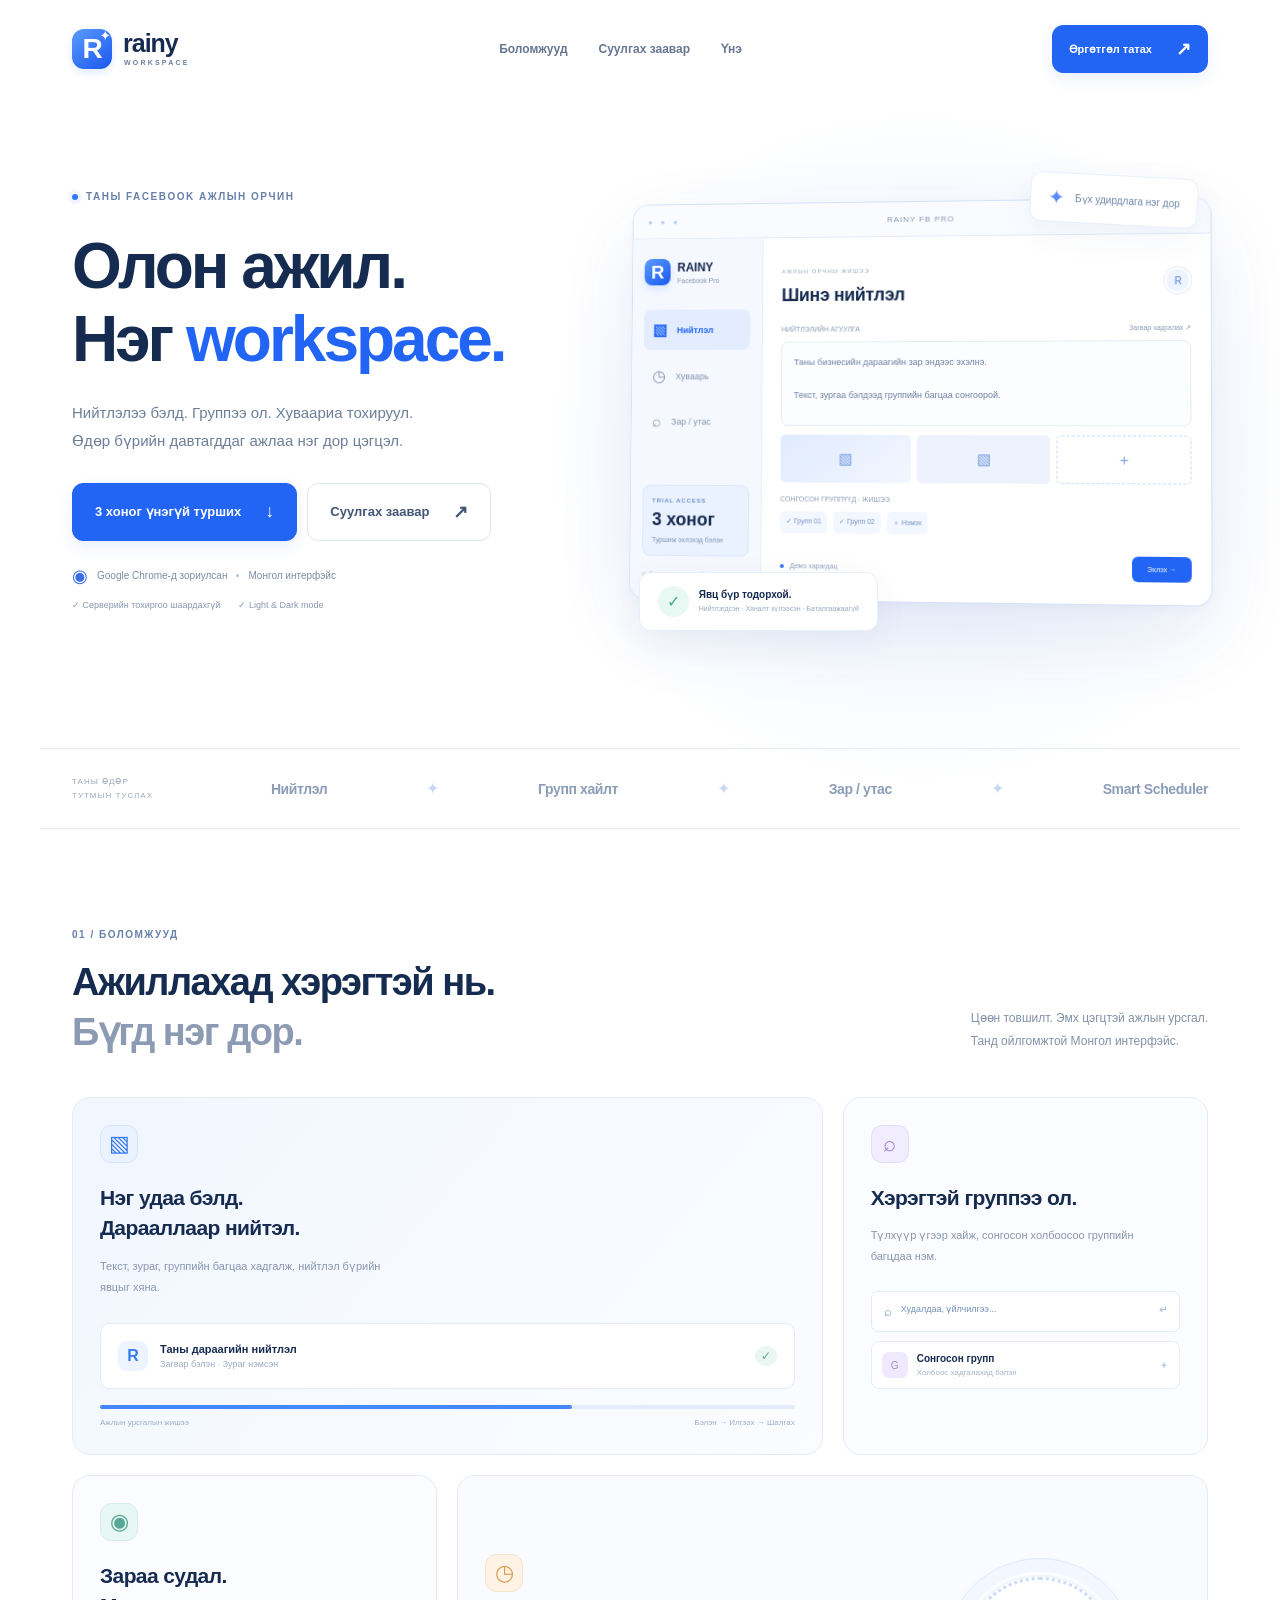
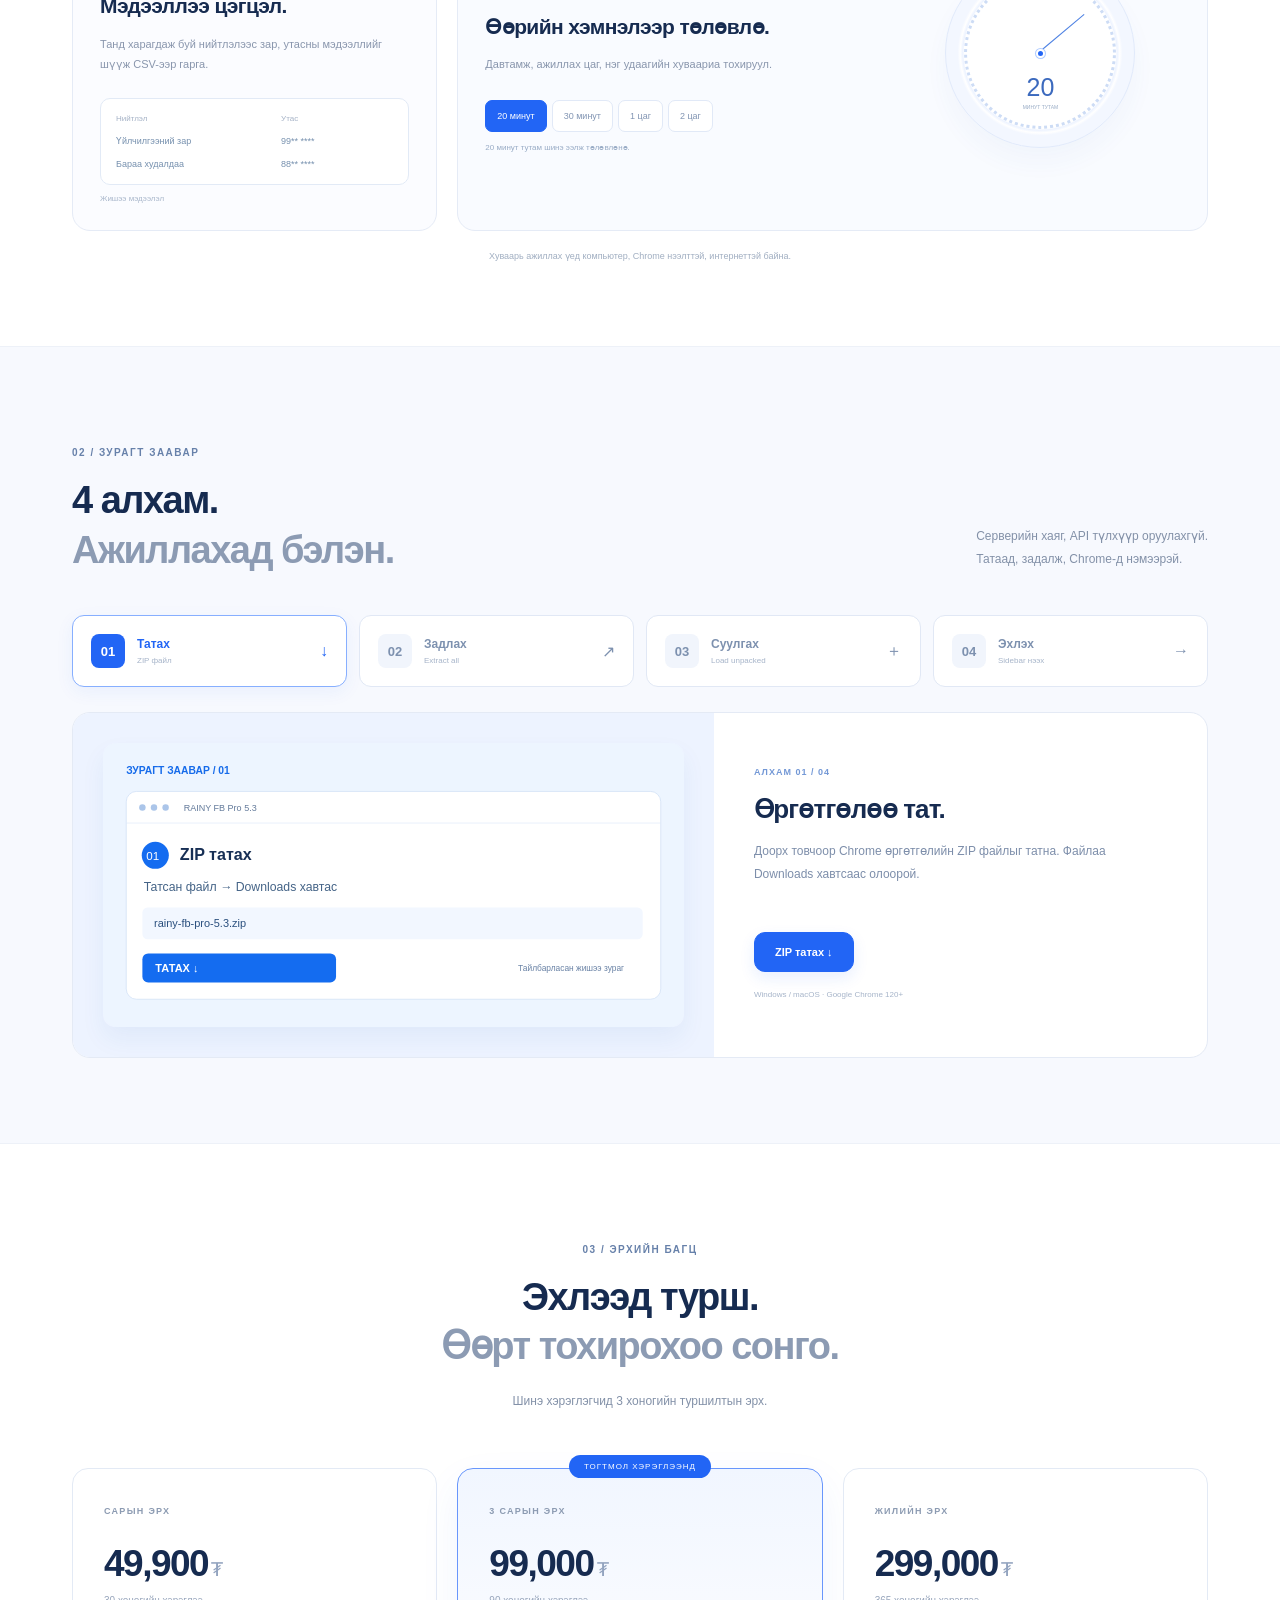
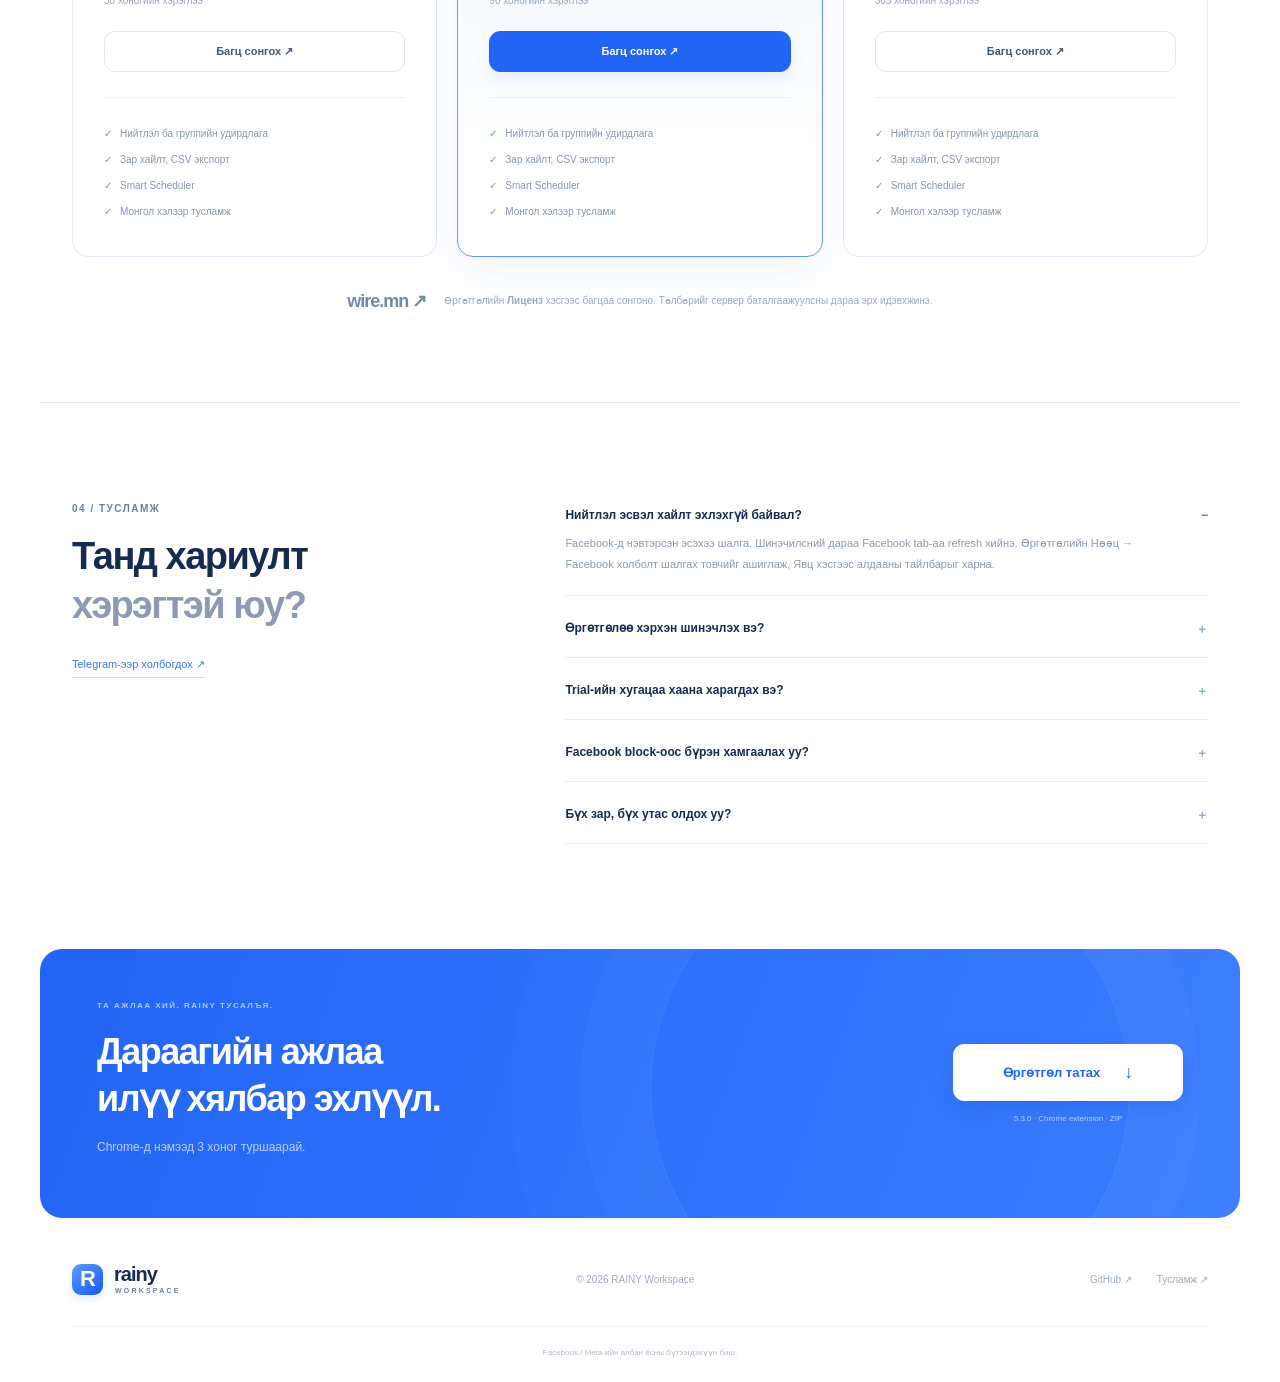
==== commit ed9a556d: "Redesign landing with split product hero, feature bento and illustrated onboarding" ====
--- a/index.html
+++ b/index.html
@@ -1,12 +1,14 @@
-<!doctype html><html lang="mn"><head><meta charset="utf-8"><meta name="viewport" content="width=device-width,initial-scale=1"><meta name="theme-color" content="#f7faff"><title>RAINY Workspace — Ажлаа нэг хэмнэлд.</title><meta name="description" content="Facebook группийн нийтлэл, зар хайлт, Smart Scheduler-ийг нэг ажлын орчинд. Chrome өргөтгөлөө татаж, 3 хоног туршаарай."><link rel="icon" href="icon.svg" type="image/svg+xml"><link rel="stylesheet" href="style.css"><script src="app.js" defer></script></head><body>
-<div class="announce"><span class="pulse"></span> RAINY WORKSPACE 5.3 <span class="announce-divider">/</span> Chrome-д зориулсан шинэ ажлын орчин <a href="#install">Суулгах заавар ↗</a></div>
-<header><a class="wordmark" href="#" aria-label="RAINY нүүр"><span class="logo">R<span>✦</span></span><span>RAINY<small>WORKSPACE</small></span></a><nav aria-label="Үндсэн цэс"><a href="#workspace">Боломжууд</a><a href="#install">Суулгах</a><a href="#pricing">Үнийн санал</a><a href="#help">Тусламж</a></nav><a class="button nav-download" href="downloads/rainy-fb-pro-5.3.zip" download>Татах <span>↙</span></a><button class="mobile-menu" aria-label="Цэс нээх" aria-expanded="false">☰</button></header>
-<main><section class="hero"><div class="hero-kicker"><span class="pill">FACEBOOK PRO</span><span>3 хоног үнэгүй турших боломжтой</span></div><h1>Ажлаа нэг<br><span>хэмнэлд.</span><i class="hero-star" aria-hidden="true">✳</i></h1><p class="hero-copy">Нийтлэл, групп, зар хайлт, цагийн хуваарь.<br>Давтагддаг ажлаа нэг цэгээс удирд.</p><div class="hero-actions"><a class="button primary" href="downloads/rainy-fb-pro-5.3.zip" download>Өргөтгөл татах <span>↙</span></a><a class="text-link" href="#install">Хэрхэн суулгах вэ? <span>↗</span></a></div><div class="hero-meta"><span>◉ Google Chrome</span><span>5.3.0 хувилбар</span><span>MN интерфэйс</span></div>
-<div class="product-stage" id="workspace"><div class="stage-label"><span>YOUR DAILY WORKSPACE</span><span>INTERACTIVE PREVIEW ↘</span></div><div class="product-window"><div class="window-top"><span class="traffic"><i></i><i></i><i></i></span><span>RAINY Facebook Pro</span><span class="window-version">5.3</span></div><div class="demo-shell"><aside class="demo-sidebar"><div class="demo-brand"><span class="logo">R<span>✦</span></span><b>RAINY<small>FB PRO</small></b></div><div class="demo-nav"><button data-demo="post" class="active"><span>▧</span> Нийтлэл</button><button data-demo="schedule"><span>◷</span> Smart Scheduler</button><button data-demo="leads"><span>⌕</span> Зар & утас</button></div><div class="demo-trial"><span>TRIAL ACCESS</span><strong>3 хоног</strong><small>Туршиж эхлэхэд бэлэн.</small></div><div class="demo-sidebar-foot">◇ Нэг ажлын орчин</div></aside><div class="demo-main"><div class="demo-heading"><div><small id="demoKicker">YOUR NEXT CAMPAIGN</small><h2 id="demoTitle">Шинэ нийтлэл</h2></div><span class="demo-badge">Жишээ харагдац</span></div><div id="demoContent"></div><div class="demo-bottom"><span class="demo-status"><i></i> Жишээг сонгож үзээрэй</span><button id="demoAction">Нийтлэл бэлдэх →</button></div></div></div></div><div class="stage-caption"><span>01 — Бүх удирдлага. Нэг дэлгэц.</span><span>Chrome extension / Монгол интерфэйс</span></div></div></section>
-<section class="intro-section section-wrap reveal"><div class="section-index">01 / АЖЛЫН ШИНЭ ХЭМНЭЛ</div><div class="intro-grid"><h2>Давтах ажил багасна.<br><em>Анхаарал тань төвлөрнө.</em></h2><p>Нэг зараа дахин бичих, группийн холбоосоо хайх, нийтлэлээ хэзээ оруулахаа санах. RAINY эдгээр ажлыг бэлдэж, удирдах орчныг нэг дор цэгцэлнэ.</p></div><div class="feature-strips"><article><span class="feature-num">01</span><div><h3>Нийтлэлээ нэг удаа бэлд.</h3><p>Текст, зургаа оруулж, загвар болгон хадгал. Группийн багцаа сонгоод queue-ийн явцыг хяна.</p></div><span class="feature-icon">↗</span></article><article><span class="feature-num">02</span><div><h3>Хэрэгтэй зараа ол.</h3><p>Түлхүүр үг эсвэл нээлттэй Facebook хуудаснаас харагдаж буй заруудыг цуглуул. Утас шүүж, CSV-ээр гарга.</p></div><span class="feature-icon">⌕</span></article><article><span class="feature-num">03</span><div><h3>Явцаа тодорхой хар.</h3><p>Нийтлэгдсэн, админы хяналт хүлээсэн, баталгаажаагүй, алдаатай төлөвүүд тусдаа харагдана.</p></div><span class="feature-icon">▤</span></article></div></section>
-<section class="schedule-section section-wrap reveal"><div class="schedule-copy"><div class="section-index">02 / SMART SCHEDULER</div><h2>Өөрийн<br><em>хэмнэлээр.</em></h2><p>Тогтмол давтамж эсвэл нэг удаагийн хуваарь. Ажиллах цагаа сонгоод бэлдсэн нийтлэлээ төлөвлө.</p><div class="schedule-choices" aria-label="Давтамжийн жишээ"><button class="selected" data-minutes="20">20 минут</button><button data-minutes="30">30 минут</button><button data-minutes="60">1 цаг</button><button data-minutes="120">2 цаг</button></div><small>Компьютер, Chrome нээлттэй, интернеттэй үед ажиллана.</small></div><div class="schedule-visual"><span class="orbit-label">SMART SCHEDULER / ASIA · ULAANBAATAR</span><div class="clock-face"><div class="clock-ring"></div><span class="clock-mark top">12</span><span class="clock-mark right">03</span><span class="clock-mark bottom">06</span><span class="clock-mark left">09</span><div class="clock-hand"></div><div class="clock-center"></div><div class="clock-caption"><small>ДАВТАМЖ</small><strong id="scheduleNumber">20</strong><span id="scheduleUnit">минут тутам</span></div></div><div class="schedule-label"><i></i><span id="scheduleExplanation">20 минут тутам шинэ ээлж төлөвлөнө.</span></div></div></section>
-<section class="install-section section-wrap reveal" id="install"><div class="section-index">03 / ЭХЛЭХЭД АМАРХАН</div><div class="section-heading"><h2>Тат. Суулга.<br><em>Туршаад үз.</em></h2><p>Танд серверийн хаяг, API түлхүүр оруулах шаардлагагүй.<br>Chrome өргөтгөлөө суулгаад ажлын орчноо нээнэ.</p></div><div class="install-layout"><div class="install-steps" role="tablist" aria-label="Суулгах алхмууд"><button role="tab" aria-selected="true" class="active" data-step="0"><span>01</span><div><strong>ZIP файлаа татах</strong><small>RAINY FB Pro 5.3</small></div><b>↙</b></button><button role="tab" aria-selected="false" data-step="1"><span>02</span><div><strong>Задалж бэлтгэх</strong><small>Extract all / Бүгдийг задлах</small></div><b>↗</b></button><button role="tab" aria-selected="false" data-step="2"><span>03</span><div><strong>Chrome-д нэмэх</strong><small>Developer mode → Load unpacked</small></div><b>↗</b></button><button role="tab" aria-selected="false" data-step="3"><span>04</span><div><strong>Өргөтгөлөө нээх</strong><small>Pin → RAINY → Sidebar</small></div><b>↗</b></button></div><div class="install-detail" role="tabpanel" aria-live="polite"><div class="install-art" id="installArt"></div><span class="step-kicker" id="stepKicker">АЛХАМ 01</span><h3 id="stepTitle">Өргөтгөлөө татаж аваарай.</h3><p id="stepText">Доорх товчоор Chrome-д зориулсан ZIP файлыг татна. ZIP дотор зөвхөн хэрэглэгчийн өргөтгөлийн файлууд байна.</p><div id="stepAction"><a class="button primary" href="downloads/rainy-fb-pro-5.3.zip" download>ZIP татах <span>↙</span></a></div></div></div></section>
-<section class="pricing-section section-wrap reveal" id="pricing"><div class="section-index">04 / ТАНД ТОХИРОХ ЭРХ</div><div class="section-heading"><h2>Эхлээд турш.<br><em>Дараа нь сонго.</em></h2><p>Шинэ хэрэглэгчид 3 хоногийн trial.<br>Үнэ нь төгрөгөөр, хугацаа нь тодорхой.</p></div><div class="pricing-grid"><article class="price-card"><div class="plan-top"><span>01 / ЭХЛЭХ</span><span>30 ХОНОГ</span></div><h3>49,900<span>₮</span></h3><p>Нэг сарын ажлаа цэгцлэхэд.</p><ul><li>Нийтлэлийн ажлын орчин</li><li>Зар хайлт & CSV экспорт</li><li>Smart Scheduler</li></ul><a class="button outline" href="#download">Өргөтгөлөөс эрх авах <span>↗</span></a></article><article class="price-card featured"><div class="plan-top"><span>02 / ТОГТМОЛ ХЭРЭГЛЭЭ</span><span>90 ХОНОГ</span></div><h3>99,000<span>₮</span></h3><p>Ажлын тогтмол хэмнэлд.</p><ul><li>Нийтлэлийн ажлын орчин</li><li>Зар хайлт & CSV экспорт</li><li>Smart Scheduler</li></ul><a class="button light" href="#download">Өргөтгөлөөс эрх авах <span>↗</span></a></article><article class="price-card"><div class="plan-top"><span>03 / УРТ ХУГАЦАА</span><span>1 ЖИЛ</span></div><h3>299,000<span>₮</span></h3><p>365 хоногийн эрх.</p><ul><li>Нийтлэлийн ажлын орчин</li><li>Зар хайлт & CSV экспорт</li><li>Smart Scheduler</li></ul><a class="button outline" href="#download">Өргөтгөлөөс эрх авах <span>↗</span></a></article></div><div class="payment-note"><span class="wire-mark">wire<span>↗</span></span><p>Өргөтгөлийн <strong>Лиценз</strong> хэсгээс багцаа сонгож Wire.mn-ээр төлнө. Төлбөрийг сервер шалгаж баталгаажуулсны дараа эрх идэвхжинэ. Дуусах огноо, цаг болон үлдсэн хугацаа өргөтгөлд харагдана.</p></div></section>
-<section class="help-section section-wrap reveal" id="help"><div class="help-left"><div class="section-index">05 / ЗААВАР & ЗӨВЛӨМЖ</div><h2>Асуух зүйл<br><em>байна уу?</em></h2><a class="text-link" href="https://t.me/boroobro" target="_blank" rel="noopener">Telegram тусламж <span>↗</span></a></div><div class="faq"><details open><summary>Нийтлэл, хайлт эхлэхгүй байвал?</summary><p>Facebook-д нэвтэрсэн эсэхээ шалга. Өргөтгөлийг шинэчилсний дараа Facebook tab-аа нэг удаа refresh хийнэ. “Нөөц” табын “Facebook холболт шалгах” товчоор холболтоо шалгаж, “Явц” табын алдааны мөрийг харна.</p></details><details><summary>3 хоногийн trial хэрхэн ажиллах вэ?</summary><p>Өргөтгөлөө анх ашиглахад trial бүртгэгдэнэ. Дуусах он, сар, өдөр, цаг болон үлдсэн хугацааны тоолуур дээд хэсэгт харагдана. Нэг Chrome профайлд устгаж дахин суулгахад өмнөх бүртгэл, дуусах хугацааг сэргээнэ. Browser cookie болон sync өгөгдлийг бүгдийг арилгавал сэргээх боломж хязгаарлагдана.</p></details><details><summary>Facebook block болохоос бүрэн хамгаалах уу?</summary><p>Бүрэн хамгаална гэсэн баталгаа байхгүй. Restriction/checkpoint илэрвэл ажиллагааг түр зогсооно. Өдөрт илгээх хязгаар, групп хоорондын завсарлага, амралтын тохиргоогоо өөрийн хэрэглээнд тааруулна.</p></details><details><summary>Хайсан бүх зар, бүх утас олдох уу?</summary><p>Facebook хуудсанд ачаалагдаж, таны бүртгэлд харагдаж буй агуулгыг уншина. Хаалттай эсвэл ачаалагдаагүй бүх мэдээллийг бүрэн татах баталгаа байхгүй. Утас болон эх нийтлэлийг тулгаж шалгаарай.</p></details><details><summary>Өргөтгөлөө хэрхэн шинэчлэх вэ?</summary><p>Өмнөх хувилбарын draft, загвараа нөөцөл. Шинэ ZIP-ийг задалж, ижил extension хавтсын файлуудыг шинэчил. chrome://extensions дээр Reload дарж, Facebook tab-уудаа refresh хийнэ. Хуучин ба шинэ хувилбарыг зэрэг ажиллуулахгүй.</p></details><details><summary>Chrome хаалттай үед хуваарь ажиллах уу?</summary><p>Үгүй. Компьютер асаалттай, Chrome нээлттэй, интернеттэй байна. Компьютер унтсан хугацааны ээлжүүдийг бөөнөөр нөхөж нийтлэхгүй.</p></details></div></section>
-<section class="download-section reveal" id="download"><div class="download-orb" aria-hidden="true">R<span>✦</span></div><div><span class="section-index">ТАНЫ ДАРААГИЙН АЖЛЫН ОРЧИН</span><h2>Ажлаа<br>хөнгөрүүл.</h2><p>Chrome-д нэмээд 3 хоног туршаарай.</p><a class="button light" href="downloads/rainy-fb-pro-5.3.zip" download>RAINY FB Pro татах <span>↙</span></a><small>5.3.0 · Chrome extension · ZIP</small></div></section></main>
-<footer><a class="wordmark" href="#"><span class="logo">R<span>✦</span></span><span>RAINY<small>WORKSPACE</small></span></a><div><a href="https://github.com/ssboroo/rainy_workspace-fb" target="_blank" rel="noopener">GitHub ↗</a><a href="https://t.me/boroobro" target="_blank" rel="noopener">Telegram ↗</a><a href="#install">Суулгах заавар ↑</a></div><small>© 2026 RAINY Workspace. Facebook / Meta-ийн албан ёсны бүтээгдэхүүн биш.</small></footer><div id="toast" role="status" hidden></div></body></html>
+<!doctype html><html lang="mn"><head><meta charset="utf-8"><meta name="viewport" content="width=device-width,initial-scale=1"><meta name="theme-color" content="#f5f8ff"><title>RAINY Workspace — Facebook ажлаа хялбарчил.</title><meta name="description" content="Нийтлэл, групп хайлт, зарын судалгаа, Smart Scheduler. Монгол интерфэйстэй Chrome өргөтгөл."><link rel="icon" href="icon.svg"><link rel="stylesheet" href="style.css"><script defer src="app.js"></script></head><body>
+<header><a href="#" class="brand"><span class="brand-icon">R<span>✦</span></span><span>rainy<span class="brand-sub">WORKSPACE</span></span></a><nav><a href="#features">Боломжууд</a><a href="#install">Суулгах заавар</a><a href="#pricing">Үнэ</a></nav><a href="downloads/rainy-fb-pro-5.3.zip" download class="button small">Өргөтгөл татах <span>↗</span></a></header>
+<main><section class="hero wrap"><div class="hero-copy"><div class="eyebrow"><span class="live-dot"></span> ТАНЫ FACEBOOK АЖЛЫН ОРЧИН</div><h1>Олон ажил.<br>Нэг <span>workspace.</span></h1><p>Нийтлэлээ бэлд. Группээ ол. Хуваариа тохируул.<br>Өдөр бүрийн давтагддаг ажлаа нэг дор цэгцэл.</p><div class="hero-buttons"><a class="button" href="downloads/rainy-fb-pro-5.3.zip" download>3 хоног үнэгүй турших <span>↓</span></a><a class="button ghost" href="#install">Суулгах заавар <span>↗</span></a></div><div class="compat"><span class="chrome-mark">◉</span><span>Google Chrome-д зориулсан</span><i></i><span>Монгол интерфэйс</span></div><div class="hero-tags"><span>✓ Серверийн тохиргоо шаардахгүй</span><span>✓ Light & Dark mode</span></div></div>
+<div class="hero-product"><div class="floating-label top-label"><span>✦</span> Бүх удирдлага нэг дор</div><div class="app-window"><div class="window-bar"><span class="window-dots">● ● ●</span><span>RAINY FB PRO</span><span class="window-tag">5.3</span></div><div class="app-layout"><aside><div class="app-brand"><span class="brand-icon">R</span><b>RAINY<small>Facebook Pro</small></b></div><div class="app-menu"><button data-demo="post" class="active">▧ <span>Нийтлэл</span></button><button data-demo="schedule">◷ <span>Хуваарь</span></button><button data-demo="leads">⌕ <span>Зар / утас</span></button></div><div class="app-access"><span>TRIAL ACCESS</span><strong>3 хоног</strong><small>Туршиж эхлэхэд бэлэн</small></div><div class="app-help">◇ Тусламж хэрэгтэй юу?</div></aside><div class="app-main"><div class="app-title"><div><small>АЖЛЫН ОРЧНЫ ЖИШЭЭ</small><h2 id="demoTitle">Шинэ нийтлэл</h2></div><span class="avatar">R</span></div><div id="demoContent"></div><div class="app-footer"><span><i class="live-dot"></i> Демо харагдац</span><a href="#install">Эхлэх →</a></div></div></div></div><div class="floating-label bottom-label"><span class="check-icon">✓</span><div><b>Явц бүр тодорхой.</b><small>Нийтлэгдсэн · Хяналт хүлээсэн · Баталгаажаагүй</small></div></div></div></section>
+<div class="capability-strip wrap"><span>ТАНЫ ӨДӨР ТУТМЫН ТУСЛАХ</span><b>Нийтлэл</b><i>✦</i><b>Групп хайлт</b><i>✦</i><b>Зар / утас</b><i>✦</i><b>Smart Scheduler</b></div>
+<section class="features wrap section" id="features"><div class="section-heading"><div><div class="eyebrow">01 / БОЛОМЖУУД</div><h2>Ажиллахад хэрэгтэй нь.<br><span>Бүгд нэг дор.</span></h2></div><p>Цөөн товшилт. Эмх цэгцтэй ажлын урсгал.<br>Танд ойлгомжтой Монгол интерфэйс.</p></div><div class="bento"><article class="feature-card feature-post"><div class="feature-icon">▧</div><h3>Нэг удаа бэлд.<br>Дарааллаар нийтэл.</h3><p>Текст, зураг, группийн багцаа хадгалж, нийтлэл бүрийн явцыг хяна.</p><div class="mini-post"><span class="mini-avatar">R</span><div><b>Таны дараагийн нийтлэл</b><small>Загвар бэлэн · Зураг нэмсэн</small></div><span class="mini-check">✓</span></div><div class="mini-progress"><span></span></div><div class="mini-caption">Ажлын урсгалын жишээ <span>Бэлэн → Илгээх → Шалгах</span></div></article>
+<article class="feature-card"><div class="feature-icon purple">⌕</div><h3>Хэрэгтэй группээ ол.</h3><p>Түлхүүр үгээр хайж, сонгосон холбоосоо группийн багцдаа нэм.</p><div class="search-demo">⌕ <span>Худалдаа, үйлчилгээ...</span><b>↵</b></div><div class="group-demo"><i>G</i><div><b>Сонгосон групп</b><small>Холбоос хадгалахад бэлэн</small></div><span>＋</span></div></article>
+<article class="feature-card"><div class="feature-icon mint">◉</div><h3>Зараа судал.<br>Мэдээллээ цэгцэл.</h3><p>Танд харагдаж буй нийтлэлээс зар, утасны мэдээллийг шүүж CSV-ээр гарга.</p><div class="lead-demo"><span>Нийтлэл</span><span>Утас</span><b>Үйлчилгээний зар</b><b>99** ****</b><b>Бараа худалдаа</b><b>88** ****</b></div><small class="demo-note">Жишээ мэдээлэл</small></article>
+<article class="feature-card feature-schedule"><div><div class="feature-icon orange">◷</div><h3>Өөрийн хэмнэлээр төлөвлө.</h3><p>Давтамж, ажиллах цаг, нэг удаагийн хуваариа тохируул.</p><div class="schedule-options"><button data-minutes="20" class="selected">20 минут</button><button data-minutes="30">30 минут</button><button data-minutes="60">1 цаг</button><button data-minutes="120">2 цаг</button></div><small id="scheduleExplanation">20 минут тутам шинэ ээлж төлөвлөнө.</small></div><div class="schedule-clock"><div class="clock-ticks"></div><div class="clock-hand"></div><div class="clock-middle"></div><strong id="scheduleNumber">20<small>МИНУТ ТУТАМ</small></strong></div></article></div><p class="section-footnote">Хуваарь ажиллах үед компьютер, Chrome нээлттэй, интернеттэй байна.</p></section>
+<section class="installation section" id="install"><div class="wrap"><div class="section-heading"><div><div class="eyebrow">02 / ЗУРАГТ ЗААВАР</div><h2>4 алхам.<br><span>Ажиллахад бэлэн.</span></h2></div><p>Серверийн хаяг, API түлхүүр оруулахгүй.<br>Татаад, задалж, Chrome-д нэмээрэй.</p></div><div class="install-tabs" role="tablist" aria-label="Суулгах алхмууд"><button role="tab" aria-selected="true" data-step="0" class="active"><b>01</b><span>Татах<small>ZIP файл</small></span><i>↓</i></button><button role="tab" aria-selected="false" data-step="1"><b>02</b><span>Задлах<small>Extract all</small></span><i>↗</i></button><button role="tab" aria-selected="false" data-step="2"><b>03</b><span>Суулгах<small>Load unpacked</small></span><i>＋</i></button><button role="tab" aria-selected="false" data-step="3"><b>04</b><span>Эхлэх<small>Sidebar нээх</small></span><i>→</i></button></div><div class="install-panel" role="tabpanel" aria-live="polite"><div class="install-image"><img id="guideImage" src="guides/step-01.svg" alt="Алхам 1: ZIP файлаа татах зурагт заавар"></div><div class="install-copy"><span class="step-number" id="stepKicker">АЛХАМ 01 / 04</span><h3 id="stepTitle">Өргөтгөлөө тат.</h3><p id="stepText">Доорх товчоор Chrome өргөтгөлийн ZIP файлыг татна. Файлаа Downloads хавтсаас олоорой.</p><div id="stepAction"><a class="button" href="downloads/rainy-fb-pro-5.3.zip" download>ZIP татах ↓</a></div><div class="install-tip" id="stepTip">Windows / macOS · Google Chrome 120+</div></div></div></div></section>
+<section class="pricing wrap section" id="pricing"><div class="center-heading"><div class="eyebrow">03 / ЭРХИЙН БАГЦ</div><h2>Эхлээд турш.<br><span>Өөрт тохирохоо сонго.</span></h2><p>Шинэ хэрэглэгчид 3 хоногийн туршилтын эрх.</p></div><div class="price-grid"><article class="price-card"><span class="plan-name">САРЫН ЭРХ</span><h3>49,900<span>₮</span></h3><p>30 хоногийн хэрэглээ</p><a href="#download" class="button ghost">Багц сонгох ↗</a><ul><li>Нийтлэл ба группийн удирдлага</li><li>Зар хайлт, CSV экспорт</li><li>Smart Scheduler</li><li>Монгол хэлээр тусламж</li></ul></article><article class="price-card recommended"><div class="recommend-tag">ТОГТМОЛ ХЭРЭГЛЭЭНД</div><span class="plan-name">3 САРЫН ЭРХ</span><h3>99,000<span>₮</span></h3><p>90 хоногийн хэрэглээ</p><a href="#download" class="button">Багц сонгох ↗</a><ul><li>Нийтлэл ба группийн удирдлага</li><li>Зар хайлт, CSV экспорт</li><li>Smart Scheduler</li><li>Монгол хэлээр тусламж</li></ul></article><article class="price-card"><span class="plan-name">ЖИЛИЙН ЭРХ</span><h3>299,000<span>₮</span></h3><p>365 хоногийн хэрэглээ</p><a href="#download" class="button ghost">Багц сонгох ↗</a><ul><li>Нийтлэл ба группийн удирдлага</li><li>Зар хайлт, CSV экспорт</li><li>Smart Scheduler</li><li>Монгол хэлээр тусламж</li></ul></article></div><div class="payment-info"><b>wire.mn ↗</b><span>Өргөтгөлийн <strong>Лиценз</strong> хэсгээс багцаа сонгоно. Төлбөрийг сервер баталгаажуулсны дараа эрх идэвхжинэ.</span></div></section>
+<section class="faq-section wrap section" id="help"><div><div class="eyebrow">04 / ТУСЛАМЖ</div><h2>Танд хариулт<br><span>хэрэгтэй юу?</span></h2><a href="https://t.me/boroobro" class="help-link" target="_blank" rel="noopener">Telegram-ээр холбогдох ↗</a></div><div class="faq"><details open><summary>Нийтлэл эсвэл хайлт эхлэхгүй байвал?</summary><p>Facebook-д нэвтэрсэн эсэхээ шалга. Шинэчилсний дараа Facebook tab-аа refresh хийнэ. Өргөтгөлийн Нөөц → Facebook холболт шалгах товчийг ашиглаж, Явц хэсгээс алдааны тайлбарыг харна.</p></details><details><summary>Өргөтгөлөө хэрхэн шинэчлэх вэ?</summary><p>Нөөц хэсгээс загвар, тохиргоогоо хадгал. Шинэ ZIP-ийг задалж, өмнөх extension хавтсын файлуудыг солино. chrome://extensions дээр Reload дараад Facebook tab-аа refresh хийнэ. Өргөтгөлийг устгах шаардлагагүй.</p></details><details><summary>Trial-ийн хугацаа хаана харагдах вэ?</summary><p>Sidebar-ийн дээд хэсэгт дуусах он, сар, өдөр, цаг болон үлдсэн хугацаа харагдана. 5.3 хувилбар нэг Chrome профайлд дахин суулгахад өмнөх device бүртгэлийг сэргээдэг. Бүх cookie болон sync өгөгдлийг арилгавал сэргээх боломж хязгаарлагдана.</p></details><details><summary>Facebook block-оос бүрэн хамгаалах уу?</summary><p>Бүрэн хамгаалах баталгаа байхгүй. Restriction/checkpoint илэрвэл ажиллагааг түр зогсооно. Групп хоорондын завсарлага, өдөрт илгээх хязгаар, амралтын тохиргоог өөрийн хэрэглээнд тааруулаарай.</p></details><details><summary>Бүх зар, бүх утас олдох уу?</summary><p>Facebook-д ачаалагдаж, таны бүртгэлд харагдаж буй мэдээллийг уншина. Хаалттай, ачаалагдаагүй бүх мэдээллийг татахгүй. Утас болон эх нийтлэлийг тулгаж шалгана уу.</p></details></div></section>
+<section class="cta wrap" id="download"><div class="cta-pattern" aria-hidden="true"></div><div><div class="eyebrow">ТА АЖЛАА ХИЙ. RAINY ТУСАЛЪЯ.</div><h2>Дараагийн ажлаа<br>илүү хялбар эхлүүл.</h2><p>Chrome-д нэмээд 3 хоног туршаарай.</p></div><div class="cta-action"><a class="button white" href="downloads/rainy-fb-pro-5.3.zip" download>Өргөтгөл татах <span>↓</span></a><small>5.3.0 · Chrome extension · ZIP</small></div></section></main>
+<footer class="wrap"><a href="#" class="brand"><span class="brand-icon">R</span><span>rainy<span class="brand-sub">WORKSPACE</span></span></a><span>© 2026 RAINY Workspace</span><div><a href="https://github.com/ssboroo/rainy_workspace-fb">GitHub ↗</a><a href="https://t.me/boroobro">Тусламж ↗</a></div><p>Facebook / Meta-ийн албан ёсны бүтээгдэхүүн биш.</p></footer><div id="toast" role="status" hidden></div></body></html>
--- a/style.css
+++ b/style.css
@@ -1,4 +1,3 @@
-:root{--ink:#12284d;--muted:#637b9d;--paper:#f7faff;--line:#dce7f7;--green:#1269ed;--lime:#d9ebff}*{box-sizing:border-box}html{scroll-behavior:smooth;scroll-padding-top:30px}body{margin:0;background:var(--paper);color:var(--ink);font-family:Arial,"Segoe UI",sans-serif;-webkit-font-smoothing:antialiased}a{color:inherit;text-decoration:none}button{font:inherit;cursor:pointer}a:focus-visible,button:focus-visible,summary:focus-visible{outline:3px solid #5076a5;outline-offset:5px}button,a{touch-action:manipulation}.announce{height:37px;display:flex;align-items:center;justify-content:center;gap:12px;font-size:10px;letter-spacing:.8px;background:#edf5ff;border-bottom:1px solid #d8e6fa}.announce a{font-size:10px;border-bottom:1px solid #5076a5;margin-left:18px}.announce-divider{color:#5076a5}.pulse{height:5px;width:5px;background:#1670ed;border-radius:50%;box-shadow:0 0 0 4px #d7e9ff}header{height:99px;display:flex;justify-content:space-between;align-items:center;max-width:1320px;margin:auto;padding:0 52px}.wordmark{display:flex;gap:11px;align-items:center;font-size:21px;font-weight:800;letter-spacing:1.5px}.wordmark small{display:block;font-size:8px;font-weight:500;letter-spacing:2.2px;margin-top:2px}.logo{position:relative;display:grid;place-items:center;font-size:26px;font-weight:900;border-radius:11px;width:39px;height:39px;background:var(--green);color:var(--paper);letter-spacing:-2px;box-shadow:inset 0 0 0 1px #fff2}.logo>span{position:absolute;font-size:11px;top:2px;right:4px;letter-spacing:0}header nav{display:flex;gap:28px;font-size:11px;color:#56739b}.button{display:inline-flex;justify-content:space-between;align-items:center;gap:30px;padding:17px 24px;border-radius:50px;font-size:12px;font-weight:600;transition:transform .25s,background .25s,box-shadow .25s}.button:hover{transform:translateY(-3px);box-shadow:0 7px 20px #193b2917}.button span{font-size:18px;font-weight:400}.nav-download{padding:11px 20px;background:#164c9d;color:#eaf3ff;font-size:11px}.mobile-menu{display:none}.primary{background:#164c9d;color:#eaf3ff;box-shadow:0 5px 14px #183d2912}.light{background:#eaf3ff;color:#164c9d}.outline{border:1px solid #eaf3ff;color:#164c9d}.text-link{font-size:12px;border-bottom:1px solid #5076a5;padding:10px 0;display:inline-flex;gap:24px;align-items:center}.text-link span{font-size:17px}.hero{padding:44px 24px 0;text-align:center;overflow:hidden}.hero-kicker{display:flex;justify-content:center;align-items:center;gap:12px;font-size:10px;color:#5076a5}.pill{border:1px solid #eaf3ff;padding:6px 11px;border-radius:20px;font-size:9px;letter-spacing:1px;color:#164c9d;background:#eaf3ff}h1{font-size:102px;line-height:1.09;letter-spacing:-6px;font-weight:500;margin:25px auto 23px;position:relative;max-width:880px}h1>span{font-family:Georgia,"Times New Roman",serif;font-style:italic;font-weight:400;letter-spacing:-4px;color:#164c9d}.hero-star{display:inline-block;font-size:58px;position:absolute;right:26px;top:68px;color:#5076a5;font-style:normal;animation:turn 35s linear infinite}.hero-copy{font-size:14px;line-height:1.85;color:#5076a5;margin:0 0 24px}.hero-actions{display:flex;align-items:center;justify-content:center;gap:31px}.hero-meta{display:flex;gap:27px;justify-content:center;color:#5076a5;font-size:9px;margin:22px 0 0}.product-stage{position:relative;max-width:1090px;margin:58px auto 0;padding:28px 56px 23px;border:1px solid #eaf3ff;border-radius:18px 18px 0 0;background-color:#eaf3ff;background-image:linear-gradient(#bdcbbd33 1px,transparent 1px),linear-gradient(90deg,#bdcbbd33 1px,transparent 1px);background-size:32px 32px;box-shadow:inset 0 0 120px #eaf3ff}.stage-label,.stage-caption{display:flex;justify-content:space-between;font-size:8px;letter-spacing:1.2px;color:#5076a5}.stage-label{margin-bottom:24px}.stage-caption{margin-top:20px;letter-spacing:.5px;font-size:9px}.product-window{background:#fff;border:1px solid #eaf3ff;border-radius:12px;overflow:hidden;box-shadow:0 20px 40px #29452a1a,0 3px 6px #29452a0d;transform:perspective(1500px) rotateX(3deg);transform-origin:bottom;transition:transform .5s}.product-window:hover{transform:perspective(1500px) rotateX(0)}.window-top{height:34px;display:flex;align-items:center;justify-content:space-between;padding:0 13px;background:#eaf3ff;border-bottom:1px solid #eaf3ff;color:#5076a5;font-size:8px}.traffic{display:flex;gap:4px}.traffic i{width:5px;height:5px;border-radius:50%;background:#eaf3ff}.window-version{font-size:8px;padding:2px 4px;border:1px solid #eaf3ff;border-radius:3px}.demo-shell{display:grid;grid-template-columns:175px minmax(0,1fr);text-align:left}.demo-sidebar{padding:21px 14px;background:#eaf3ff;border-right:1px solid #eaf3ff;display:flex;flex-direction:column;min-height:354px}.demo-brand{display:flex;align-items:center;gap:9px;padding:0 7px 25px}.demo-brand .logo{width:28px;height:28px;border-radius:8px;font-size:21px}.demo-brand .logo>span{font-size:8px;right:3px;top:1px}.demo-brand b{font-size:12px;letter-spacing:.7px}.demo-brand small{display:block;font-size:7px;font-weight:500;color:#5076a5;margin-top:2px}.demo-nav{display:grid;gap:5px}.demo-nav button{display:flex;gap:10px;padding:11px 8px;border:0;background:transparent;color:#5076a5;text-align:left;border-radius:5px;font-size:9px}.demo-nav button.active{background:#eaf3ff;color:#164c9d;font-weight:700}.demo-nav button span{font-size:12px}.demo-trial{margin:38px 6px 17px;border:1px solid #eaf3ff;background:#eaf3ff;border-radius:7px;padding:12px}.demo-trial>span{display:block;font-size:6px;letter-spacing:1px;color:#5076a5}.demo-trial strong{display:block;font-size:15px;font-weight:500;margin:6px 0;color:#164c9d}.demo-trial small{font-size:7px;color:#5076a5}.demo-sidebar-foot{margin-top:auto;font-size:7px;color:#5076a5;padding:0 9px}.demo-main{padding:23px 27px 17px;min-height:354px;display:flex;flex-direction:column}.demo-heading{display:flex;justify-content:space-between;align-items:center;margin-bottom:18px}.demo-heading small{font-size:6px;letter-spacing:1.3px;color:#5076a5}.demo-heading h2{font-size:17px;letter-spacing:-.5px;font-weight:500;margin:6px 0 0}.demo-badge{font-size:7px;border:1px solid #eaf3ff;border-radius:20px;padding:5px 7px;color:#5076a5}.demo-form{display:grid;grid-template-columns:1.3fr 1fr;gap:14px}.demo-form label{font-size:8px;color:#5076a5;display:block;margin-bottom:6px}.demo-text{padding:13px 11px;border:1px solid #eaf3ff;background:#eaf3ff;border-radius:6px;font-size:9px;line-height:1.8;color:#5076a5;height:126px;white-space:pre-line}.demo-group{font-size:7px;padding:8px 9px;border:1px solid #eaf3ff;border-radius:4px;color:#5076a5;margin-bottom:6px;display:flex;justify-content:space-between}.demo-group span{color:#5076a5}.demo-upload{border:1px dashed #eaf3ff;border-radius:5px;margin-top:9px;padding:10px;font-size:8px;color:#5076a5;text-align:center}.demo-bottom{display:flex;justify-content:space-between;align-items:center;margin-top:auto;padding-top:17px}.demo-status{font-size:7px;color:#5076a5}.demo-status i{width:4px;height:4px;border-radius:50%;background:#5076a5;display:inline-block;margin-right:4px}.demo-bottom button{border:0;background:#164c9d;border-radius:5px;padding:10px 12px;font-size:8px;color:white}.demo-schedule-cards{display:grid;grid-template-columns:repeat(4,1fr);gap:7px}.demo-schedule-cards span{border:1px solid #eaf3ff;border-radius:6px;text-align:center;padding:16px 0;font-size:11px;color:#5076a5}.demo-schedule-cards span:first-child{background:#eaf3ff;border-color:#5076a5;color:#164c9d}.demo-inline-note{margin-top:13px;font-size:9px;color:#5076a5;padding:12px;background:#eaf3ff;border-radius:5px}.demo-lead-row{display:grid;grid-template-columns:1.2fr 1fr .8fr;gap:10px;padding:13px 8px;border-bottom:1px solid #edf5ff;font-size:9px;color:#5076a5}.demo-lead-row:first-child{font-size:7px;color:#5076a5}.demo-lead-row b{color:#5076a5;font-weight:500}.section-wrap{max-width:1216px;margin:0 auto;padding:105px 52px}.section-index{font-size:9px;letter-spacing:1.4px;color:#5076a5;margin-bottom:28px}.intro-grid{display:grid;grid-template-columns:1.4fr 1fr;gap:90px;align-items:end}.intro-grid h2,.section-heading h2,.schedule-copy h2,.help-left h2{font-size:43px;line-height:1.25;font-weight:500;letter-spacing:-1.6px;margin:0}.intro-grid em,.section-heading em,.schedule-copy em,.help-left em{font-family:Georgia,serif;font-weight:400;color:#5076a5}.intro-grid>p,.section-heading>p{font-size:12px;line-height:1.95;color:#5076a5;margin:0 0 3px}.feature-strips{margin-top:55px;border-top:1px solid var(--line)}.feature-strips article{display:flex;align-items:center;gap:32px;border-bottom:1px solid var(--line);padding:27px 0}.feature-num{font-size:10px;color:#5076a5;width:36px;align-self:flex-start;padding-top:5px}.feature-strips h3{font-size:18px;font-weight:500;letter-spacing:-.5px;margin:0 0 9px}.feature-strips p{font-size:11px;line-height:1.8;color:#5076a5;margin:0;max-width:640px}.feature-icon{margin-left:auto;font-size:24px;color:#5076a5}.schedule-section{margin:5px auto 0;max-width:1112px;background:#164c9d;border-radius:15px;padding:63px 60px;display:grid;grid-template-columns:1fr 1fr;gap:50px;color:#eaf3ff}.schedule-copy .section-index{color:#5076a5}.schedule-copy h2{font-size:57px;line-height:1.14}.schedule-copy em{color:#5076a5}.schedule-copy p{font-size:12px;line-height:1.9;color:#5076a5;margin:22px 0 21px;max-width:310px}.schedule-choices{display:flex;gap:7px;margin-bottom:20px}.schedule-choices button{font-size:9px;padding:9px 13px;border:1px solid #164c9d;background:none;color:#5076a5;border-radius:20px}.schedule-choices button.selected{background:#eaf3ff;color:#164c9d;border-color:#eaf3ff}.schedule-copy>small{font-size:8px;color:#5076a5}.schedule-visual{text-align:center;position:relative;align-self:center}.orbit-label{font-size:6px;letter-spacing:1.8px;color:#5076a5}.clock-face{width:270px;height:270px;border:1px solid #164c9d;border-radius:50%;position:relative;margin:23px auto 18px;box-shadow:0 0 0 18px #164c9d,0 0 0 19px #164c9d}.clock-ring{position:absolute;inset:12px;border:1px dashed #164c9d;border-radius:50%}.clock-mark{position:absolute;font-size:8px;color:#5076a5}.clock-mark.top{top:22px;left:128px}.clock-mark.bottom{bottom:22px;left:128px}.clock-mark.right{right:21px;top:129px}.clock-mark.left{left:21px;top:129px}.clock-caption{position:absolute;inset:67px 0 0}.clock-caption small{font-size:6px;letter-spacing:2px;color:#5076a5}.clock-caption strong{display:block;font-size:65px;font-weight:400;letter-spacing:-3px;line-height:1.25;color:#eaf3ff}.clock-caption>span{font-size:9px;color:#5076a5}.clock-hand{position:absolute;width:5px;height:5px;border-radius:50%;background:#eaf3ff;top:6px;left:133px;transform-origin:2px 129px;transform:rotate(115deg);box-shadow:0 0 15px #eaf3ff;transition:transform 1s}.clock-center{position:absolute;width:290px;height:290px;border:1px solid #164c9d;border-radius:50%;top:-11px;left:-11px;pointer-events:none}.schedule-label{display:inline-flex;align-items:center;gap:7px;font-size:8px;color:#5076a5;margin-top:13px}.schedule-label i{width:4px;height:4px;background:#5076a5;border-radius:50%}.section-heading{display:flex;justify-content:space-between;gap:30px;align-items:end}.install-layout{display:grid;grid-template-columns:1fr 1fr;gap:60px;margin-top:45px}.install-steps{display:grid;align-content:start}.install-steps button{display:flex;align-items:center;text-align:left;gap:20px;border:0;border-bottom:1px solid var(--line);padding:23px 17px;background:none;color:#5076a5;transition:background .3s,color .3s}.install-steps button.active{background:#eaf3ff;color:#164c9d;border-radius:8px;border-color:transparent}.install-steps button>span{font-size:10px;width:20px}.install-steps button strong{display:block;font-size:14px;font-weight:500}.install-steps button small{display:block;font-size:9px;margin-top:7px;color:#5076a5}.install-steps button b{margin-left:auto;font-size:18px;font-weight:400}.install-detail{background:#eaf3ff;border:1px solid #eaf3ff;border-radius:12px;padding:30px 36px;text-align:center;min-height:350px}.install-art{height:110px;display:flex;align-items:center;justify-content:center;margin-bottom:16px}.art-file{width:68px;height:80px;background:#eaf3ff;position:relative;border-radius:9px;box-shadow:0 7px 12px #6c88681a;display:grid;place-items:center;font-size:30px;color:#164c9d;border:1px solid #eaf3ff}.art-file:after{content:'ZIP';position:absolute;font-size:7px;bottom:9px;letter-spacing:1.5px;color:#5076a5}.step-kicker{font-size:7px;letter-spacing:1.5px;color:#5076a5}.install-detail h3{font-size:18px;font-weight:500;letter-spacing:-.5px;margin:12px 0}.install-detail p{font-size:10px;line-height:1.85;color:#5076a5;max-width:310px;margin:0 auto 20px}.install-detail .button{font-size:10px;padding:11px 18px}.browser-art{border:1px solid #eaf3ff;border-radius:6px;background:#eaf3ff;width:210px;height:88px;padding:12px;text-align:left}.browser-art small{display:block;font-size:7px;color:#5076a5;margin-bottom:14px}.browser-art span{font-size:10px;color:#5076a5}.art-toggle{display:inline-flex;width:25px;height:14px;border-radius:12px;background:#5076a5;align-items:center;justify-content:end;padding:2px;margin-left:8px}.art-toggle i{width:10px;height:10px;border-radius:50%;background:white}.pricing-section{padding-top:5px}.pricing-grid{display:grid;grid-template-columns:repeat(3,1fr);gap:14px;margin-top:43px}.price-card{background:#eaf3ff;border:1px solid #eaf3ff;border-radius:11px;padding:25px 23px}.price-card.featured{background:#164c9d;color:#eaf3ff;border-color:#164c9d}.plan-top{display:flex;align-items:center;justify-content:space-between;font-size:7px;letter-spacing:.6px;color:#5076a5}.price-card.featured .plan-top{color:#5076a5}.price-card h3{font-size:43px;font-weight:500;letter-spacing:-2px;margin:28px 0 10px}.price-card h3>span{font-size:22px;margin-left:5px}.price-card>p{font-size:10px;color:#5076a5}.price-card ul{list-style:none;padding:20px 0;margin:15px 0 14px;border-top:1px solid #dce7f7;font-size:10px;line-height:2.5;color:#5076a5}.price-card li:before{content:'✓';margin-right:9px;color:#5076a5}.price-card.featured ul{border-color:#164c9d;color:#5076a5}.price-card.featured>p{color:#5076a5}.price-card .button{width:100%;font-size:10px;padding:12px 15px;gap:10px}.payment-note{display:flex;align-items:center;gap:27px;margin:28px 0 0;padding:18px 0;border-top:1px solid var(--line)}.wire-mark{font-size:24px;font-weight:800;letter-spacing:-1px;white-space:nowrap}.wire-mark>span{font-size:15px;margin-left:3px;color:#5076a5}.payment-note p{font-size:10px;line-height:1.85;color:#5076a5;max-width:730px}.help-section{padding-top:0;display:grid;grid-template-columns:.8fr 1.3fr;gap:80px}.help-left .text-link{margin-top:25px;color:#5076a5;font-size:11px}.faq details{border-bottom:1px solid var(--line);padding:19px 0}.faq details:first-child{padding-top:0}.faq summary{list-style:none;font-size:13px;cursor:pointer;padding-right:30px;position:relative;line-height:1.7}.faq summary::-webkit-details-marker{display:none}.faq summary:after{content:'+';position:absolute;right:0;top:0;color:#5076a5;font-size:18px;font-weight:400}.faq details[open] summary:after{content:'−'}.faq p{font-size:11px;line-height:1.95;color:#5076a5;margin:16px 0 4px;max-width:530px}.download-section{max-width:1112px;margin:0 auto 0;background:#eaf3ff;border-radius:15px;display:grid;grid-template-columns:1fr 1fr;align-items:center;gap:30px;overflow:hidden;padding:65px 75px}.download-orb{height:310px;width:310px;display:grid;place-items:center;position:relative;font-size:180px;letter-spacing:-12px;font-weight:800;border-radius:75px;transform:rotate(-12deg);background:linear-gradient(135deg,#164c9d,#164c9d);color:#eaf3ff;box-shadow:18px 27px 50px #35612e22,inset 0 0 0 1px #fff3,inset 0 0 35px #72985b55;user-select:none}.download-orb:after{content:'';position:absolute;inset:10px;border:1px solid #b9d29e22;border-radius:67px}.download-orb>span{position:absolute;font-size:58px;right:20px;top:18px;color:#eaf3ff;letter-spacing:0}.download-section .section-index{font-size:7px;letter-spacing:1.5px;color:#5076a5}.download-section h2{font-size:63px;font-weight:500;letter-spacing:-3px;line-height:1.11;margin:19px 0}.download-section p{font-size:11px;color:#5076a5;margin:0 0 21px}.download-section .button{font-size:11px;padding:14px 21px;background:#164c9d;color:#eaf3ff}.download-section small{display:block;font-size:8px;color:#5076a5;margin:13px 0 0 15px}footer{max-width:1216px;margin:auto;padding:55px 52px 30px;display:flex;justify-content:space-between;align-items:center;gap:25px;flex-wrap:wrap}footer .wordmark{font-size:17px}footer .logo{width:33px;height:33px;font-size:24px}footer .wordmark small{font-size:6px}footer>div{display:flex;gap:25px;font-size:10px;color:#5076a5}footer>small{flex-basis:100%;text-align:center;margin-top:18px;font-size:8px;color:#5076a5}#toast{position:fixed;bottom:24px;left:50%;transform:translateX(-50%);padding:14px 20px;border-radius:10px;background:#164c9d;color:#eaf3ff;box-shadow:0 10px 40px #193f2b33;font-size:12px;z-index:20;width:max-content;max-width:calc(100vw - 30px)}.reveal{opacity:1;transform:translateY(0)}.js-reveal .reveal:not(.visible){opacity:0;transform:translateY(20px)}.js-reveal .reveal{transition:opacity .8s,transform .8s}@keyframes turn{to{transform:rotate(360deg)}}@media(min-width:1500px){h1{font-size:112px}.hero{padding-top:58px}}@media(max-width:1000px){header{padding:0 28px;height:84px}header nav{gap:20px}.hero{padding-top:30px}h1{font-size:84px}.hero-star{right:20px;font-size:45px;top:50px}.product-stage{padding:22px 30px}.demo-shell{grid-template-columns:150px 1fr}.demo-main{padding:21px}.demo-sidebar{padding:20px 10px}.section-wrap{padding:75px 32px}.intro-grid{gap:35px}.intro-grid h2,.section-heading h2,.help-left h2{font-size:36px}.schedule-section{margin:0 25px;padding:50px 35px;gap:20px}.schedule-copy h2{font-size:50px}.schedule-copy p{font-size:11px}.schedule-choices{gap:4px}.schedule-choices button{padding:8px 10px}.clock-face{width:230px;height:230px}.clock-caption{inset:55px 0 0}.clock-caption strong{font-size:55px}.clock-mark.top,.clock-mark.bottom{left:108px}.clock-mark.left,.clock-mark.right{top:109px}.clock-hand{left:113px;transform-origin:2px 109px}.clock-center{width:250px;height:250px}.install-layout{gap:30px}.install-detail{padding:28px}.price-card{padding:23px 17px}.price-card h3{font-size:35px}.plan-top{font-size:6px}.help-section{gap:35px}.download-section{margin:0 25px;padding:45px}.download-orb{width:250px;height:250px;border-radius:60px;font-size:155px}.download-orb:after{border-radius:53px}.download-section h2{font-size:52px}footer{padding:45px 32px 25px}}@media(max-width:700px){.announce{height:32px;font-size:7px;gap:7px}.announce a{display:none}.announce-divider{display:none}header{height:77px;padding:0 22px}.wordmark{font-size:18px;gap:8px}.logo{width:33px;height:33px;font-size:24px}.wordmark small{font-size:6px;letter-spacing:2px}header nav{display:none;position:absolute;z-index:5;top:105px;left:15px;right:15px;background:#eaf3ff;border:1px solid #eaf3ff;border-radius:12px;padding:22px;flex-direction:column;box-shadow:0 10px 20px #244a2915}header nav.open{display:flex}.nav-download{margin-left:auto;padding:9px 16px;font-size:10px;gap:15px}.mobile-menu{display:block;background:none;border:0;color:#164c9d;margin-left:12px;font-size:18px}.hero{padding:29px 18px 0}.hero-kicker{gap:9px;font-size:8px}.pill{font-size:7px;padding:5px 8px}h1{font-size:65px;letter-spacing:-4px;margin:28px 0 22px;line-height:1.13}h1>span{letter-spacing:-3px}.hero-star{font-size:29px;right:0;top:38px}.hero-copy{font-size:11px;line-height:1.9}.hero-actions{gap:18px}.hero-actions .button{font-size:10px;padding:13px 19px;gap:23px}.hero-actions .text-link{font-size:10px;gap:13px}.hero-meta{gap:17px;font-size:7px;margin-top:20px}.product-stage{margin-top:36px;padding:13px 13px 15px;border-radius:12px 12px 0 0}.stage-label{font-size:5px;margin-bottom:12px;letter-spacing:.6px}.stage-caption{font-size:5px;margin-top:12px;gap:9px;text-align:left}.window-top{height:25px;font-size:6px}.window-version{font-size:6px}.traffic i{width:3px;height:3px}.demo-shell{grid-template-columns:83px 1fr}.demo-sidebar{min-height:255px;padding:12px 5px}.demo-brand{padding:0 4px 16px;gap:4px}.demo-brand .logo{width:19px;height:19px;font-size:16px;border-radius:5px}.demo-brand b{font-size:8px}.demo-brand small{font-size:4px}.demo-brand .logo>span{font-size:6px;right:2px;top:0}.demo-nav{gap:2px}.demo-nav button{font-size:6px;padding:8px 4px;gap:5px}.demo-nav button span{font-size:8px}.demo-trial{padding:8px 5px;margin:22px 4px 12px}.demo-trial>span{font-size:4px;letter-spacing:.2px}.demo-trial strong{font-size:10px}.demo-trial small{font-size:5px}.demo-sidebar-foot{padding:0 4px;font-size:5px}.demo-main{padding:13px 11px 10px;min-height:255px}.demo-heading{margin-bottom:13px}.demo-heading small{font-size:4px;letter-spacing:.4px}.demo-heading h2{font-size:12px;margin-top:5px}.demo-badge{font-size:4px;padding:3px 4px}.demo-form{grid-template-columns:1fr;gap:9px}.demo-form label{font-size:5px;margin-bottom:4px}.demo-text{font-size:6px;padding:9px;height:90px;line-height:1.6}.demo-form>div:last-child{display:none}.demo-upload{font-size:5px;margin-top:5px;padding:7px}.demo-bottom{padding-top:10px}.demo-status{font-size:4px}.demo-bottom button{font-size:5px;padding:7px}.demo-status i{width:3px;height:3px}.demo-schedule-cards{grid-template-columns:repeat(2,1fr);gap:6px}.demo-schedule-cards span{font-size:9px;padding:16px 0}.demo-inline-note{font-size:6px;padding:8px;line-height:1.8}.demo-lead-row{font-size:6px;gap:5px;padding:12px 1px}.demo-lead-row:first-child{font-size:5px}.section-wrap{padding:59px 24px}.section-index{font-size:7px;letter-spacing:1.2px;margin-bottom:21px}.intro-grid{grid-template-columns:1fr;gap:21px}.intro-grid h2,.section-heading h2,.help-left h2{font-size:31px;letter-spacing:-1px}.intro-grid>p,.section-heading>p{font-size:11px;max-width:340px}.feature-strips{margin-top:28px}.feature-strips article{padding:23px 0;gap:15px}.feature-num{font-size:8px;width:18px}.feature-strips h3{font-size:15px;margin-bottom:8px}.feature-strips p{font-size:10px;line-height:1.8}.feature-icon{font-size:19px}.schedule-section{margin:0 15px;padding:36px 26px;grid-template-columns:1fr;gap:39px;border-radius:12px}.schedule-copy h2{font-size:46px;letter-spacing:-1.5px}.schedule-copy p{font-size:11px;max-width:100%;margin:20px 0}.schedule-choices{gap:7px}.schedule-choices button{font-size:9px;padding:8px 12px}.schedule-copy>small{font-size:7px}.schedule-visual{padding-bottom:6px}.clock-face{margin-top:28px}.orbit-label{font-size:5px}.schedule-label{font-size:7px}.section-heading{flex-direction:column;align-items:start;gap:20px}.install-layout{grid-template-columns:1fr;gap:24px;margin-top:28px}.install-steps button{padding:17px 13px;gap:15px}.install-steps button strong{font-size:12px}.install-steps button small{font-size:8px}.install-steps button>span{font-size:8px}.install-detail{padding:26px;min-height:325px}.install-art{height:95px}.install-detail h3{font-size:17px}.install-detail p{font-size:10px}.pricing-section{padding-top:0}.pricing-grid{grid-template-columns:1fr;gap:12px;margin-top:28px}.price-card{padding:25px}.plan-top{font-size:7px}.price-card h3{font-size:46px;margin:25px 0 9px}.price-card>p{font-size:11px}.price-card ul{padding:16px 0;font-size:11px;margin:14px 0}.price-card .button{font-size:11px;padding:14px 18px}.payment-note{align-items:start;gap:18px;margin-top:22px}.wire-mark{font-size:23px;padding-top:8px}.payment-note p{font-size:9px;margin:0}.help-section{grid-template-columns:1fr;gap:30px;padding-top:0}.help-left .text-link{margin-top:17px}.faq summary{font-size:12px}.faq p{font-size:10px}.faq details{padding:17px 0}.download-section{margin:0 15px;padding:36px 26px;grid-template-columns:1fr;gap:35px;text-align:center}.download-orb{width:180px;height:180px;border-radius:45px;font-size:115px;letter-spacing:-7px;margin:5px auto}.download-orb:after{border-radius:37px;inset:8px}.download-orb>span{font-size:33px;right:11px;top:11px}.download-section .section-index{font-size:6px}.download-section h2{font-size:50px;letter-spacing:-2px;line-height:1.14;margin:16px 0}.download-section p{font-size:10px}.download-section .button{font-size:10px}.download-section small{font-size:7px;margin:13px 0 0}footer{padding:39px 24px 24px;flex-direction:column;gap:25px}footer>div{font-size:9px;gap:20px}footer>small{font-size:7px;line-height:1.7;margin-top:0}#toast{font-size:11px;max-width:calc(100vw - 24px)}}@media(prefers-reduced-motion:reduce){*{scroll-behavior:auto!important;animation:none!important;transition:none!important}.js-reveal .reveal:not(.visible){opacity:1;transform:none}}
-
-/* RAINY 5.3 — white / electric blue */
-:root{--ink:#14294d;--muted:#647b9b;--paper:#f7faff;--line:#dce7f7;--green:#146cf0;--lime:#e1efff}body{background:#fff}.hero{background:radial-gradient(ellipse at 72% 60%,#dfedff 0%,transparent 55%)}h1{font-weight:800;letter-spacing:-.065em}h1>span{font-family:inherit;font-style:normal;color:#146cf0}h2 em{font-family:inherit;font-style:normal;color:#146cf0}.product-window{box-shadow:0 35px 100px #1c65d324;border:1px solid #cfdef2}.demo-sidebar{background:#f2f7ff;color:#1a3764}.demo-nav button{color:#5c759c}.demo-nav button.active{color:#1269ed;background:#e0edff}.demo-main{background:#fff;color:#1a3764}.demo-text,.demo-upload,.demo-group{background:#f8fbff;color:#355276;border-color:#dce7f7}.demo-trial{background:#dfedff;color:#1459ad}.demo-inline-note{color:#657d9f}.install-detail{background:#f1f7ff}.install-art{min-height:250px;padding:0;background:transparent}.guide-image{display:block;width:100%;height:auto;border-radius:14px;border:1px solid #d6e4f7}.install-detail p{font-size:15px;line-height:1.8;max-width:560px}.install-steps button strong{font-size:16px}.section-heading p{line-height:1.8}.price-card.featured{background:#1269ed}.price-card.featured h3,.price-card.featured p,.price-card.featured li,.price-card.featured .plan-top{color:#fff}.download-section{background:#1269ed}.install-steps button:focus-visible{outline:3px solid #1269ed}.hero-star{color:#1269ed}
+:root{--blue:#2265f5;--ink:#162b50;--muted:#74819b;--line:#e5eaf3;--soft:#f5f8ff}*{box-sizing:border-box}html{scroll-behavior:smooth;scroll-padding-top:100px}body{margin:0;color:var(--ink);background:white;font-family:Inter,-apple-system,BlinkMacSystemFont,'Segoe UI',Arial,sans-serif;-webkit-font-smoothing:antialiased}button,input{font:inherit}a{color:inherit;text-decoration:none}button,a{touch-action:manipulation}button{cursor:pointer}a:focus-visible,button:focus-visible,summary:focus-visible{outline:3px solid #83abff;outline-offset:5px}.wrap{max-width:1200px;margin:auto;padding-left:32px;padding-right:32px}header{max-width:1264px;margin:auto;padding:25px 64px;display:flex;align-items:center;justify-content:space-between;gap:30px}.brand{display:flex;align-items:center;gap:11px;font-size:25px;font-weight:800;letter-spacing:-1px}.brand-icon{position:relative;display:grid;place-items:center;width:40px;height:40px;border-radius:12px;background:linear-gradient(140deg,#5b9cff,#1957ed);color:white;font-size:28px;font-weight:800;box-shadow:0 4px 9px #2265f520}.brand-icon>span{position:absolute;font-size:12px;right:3px;top:0}.brand-sub{display:block;font-size:7px;letter-spacing:2.2px;color:#6c7d9c;line-height:1.5;margin-left:1px}header nav{display:flex;gap:31px;font-size:12px;color:#677693;font-weight:600}header nav a:hover{color:var(--blue)}.button{display:inline-flex;justify-content:center;align-items:center;gap:24px;padding:17px 22px;background:var(--blue);color:#fff;border:1px solid var(--blue);border-radius:11px;font-size:13px;font-weight:650;box-shadow:0 6px 15px #2265f51a;transition:transform .2s,box-shadow .2s}.button:hover{transform:translateY(-2px);box-shadow:0 9px 20px #2265f530}.button span{font-size:18px}.button.small{font-size:11px;padding:12px 16px}.button.ghost{background:white;border-color:#dee6f2;color:#425676;box-shadow:none}.hero{display:grid;grid-template-columns:1fr 1.12fr;align-items:center;gap:30px;min-height:650px;padding-top:55px;padding-bottom:100px;position:relative}.hero:before{content:'';position:absolute;z-index:-1;width:800px;height:720px;background:radial-gradient(ellipse,#eaf1ff,transparent 68%);right:-80px;top:-10px;pointer-events:none}.eyebrow{font-size:10px;letter-spacing:1.5px;font-weight:750;color:#6781aa;display:flex;align-items:center;gap:8px}.live-dot{display:inline-block;background:#3478f8;width:6px;height:6px;border-radius:50%;box-shadow:0 0 0 4px #2265f511}h1{font-size:64px;line-height:1.14;letter-spacing:-3px;margin:28px 0 23px;font-weight:800}h1>span{color:var(--blue)}.hero-copy>p{font-size:15px;color:#6e7e99;line-height:1.9;margin-bottom:27px}.hero-buttons{display:flex;gap:10px}.compat{display:flex;align-items:center;gap:9px;color:#7f8ca3;font-size:10px;margin-top:24px}.compat i{height:3px;width:3px;background:#b7c2d3;border-radius:50%}.chrome-mark{font-size:18px;color:#386fe9}.hero-tags{display:flex;gap:18px;font-size:9px;color:#8a98b0;margin-top:13px}.hero-product{position:relative;padding:40px 0}.app-window{border:1px solid #d5e1f6;box-shadow:0 30px 80px #294d9d18,0 5px 12px #294d9d08;border-radius:16px;background:#fff;overflow:hidden;transform:perspective(1600px) rotateY(-6deg) rotateX(2deg)}.window-bar{height:35px;display:flex;align-items:center;justify-content:space-between;font-size:8px;letter-spacing:1px;color:#8697b2;background:#f9fbff;border-bottom:1px solid #e4eaf5;padding:0 15px}.window-dots{font-size:8px;letter-spacing:3px;color:#bcd0ee}.window-tag{padding:3px 5px;border:1px solid #dbe6f8;border-radius:4px}.app-layout{display:grid;grid-template-columns:135px 1fr;min-height:365px}.app-layout aside{background:#f5f8ff;border-right:1px solid #e8edf7;padding:20px 12px;position:relative;display:flex;flex-direction:column}.app-brand{display:flex;gap:7px;align-items:center;margin-bottom:25px;font-size:12px}.app-brand .brand-icon{height:27px;width:27px;font-size:19px;border-radius:8px}.app-brand small{display:block;font-size:7px;font-weight:400;color:#8795ad;margin-top:3px}.app-menu{display:grid;gap:6px}.app-menu button{display:flex;gap:10px;align-items:center;font-size:16px;border:0;background:transparent;color:#8392aa;padding:11px 9px;border-radius:7px;text-align:left}.app-menu button span{font-size:9px}.app-menu button.active{background:#e3edff;color:#2265f5;font-weight:700}.app-access{margin-top:auto;background:#eaf1ff;border:1px solid #dce7ff;border-radius:8px;padding:12px 9px;display:grid;gap:6px}.app-access>span{font-size:6px;font-weight:700;color:#698dc7;letter-spacing:1px}.app-access strong{font-size:18px}.app-access small{font-size:7px;color:#7f95b8}.app-help{font-size:7px;color:#a0aec3;padding-top:15px}.app-main{padding:22px 19px;display:flex;flex-direction:column;min-width:0}.app-title{display:flex;align-items:center;justify-content:space-between;margin-bottom:19px}.app-title small{font-size:6px;letter-spacing:1px;color:#9aa7bc}.app-title h2{font-size:18px;margin:7px 0 0;letter-spacing:-.3px}.avatar{background:#edf3ff;border:2px solid white;box-shadow:0 0 0 1px #e4ebf7;color:#5082d8;border-radius:50%;width:26px;height:26px;display:grid;place-items:center;font-size:10px}.demo-label{font-size:7px;display:flex;justify-content:space-between;color:#8b9ab3;margin:0 0 8px}.demo-text{font-size:9px;line-height:1.8;white-space:pre-line;border:1px solid #e5ebf7;border-radius:7px;background:#fcfdff;padding:12px;color:#6d80a0;min-height:85px}.demo-images{display:grid;grid-template-columns:repeat(3,1fr);gap:6px;margin:9px 0 13px}.demo-images>div{border-radius:5px;background:linear-gradient(140deg,#e0ebff,#f2f6ff);height:48px;display:grid;place-items:center;color:#7099df;font-size:15px}.demo-images>div:nth-child(2){background:#edf2fc}.demo-images>div:last-child{border:1px dashed #cbdbf5;background:#fff}.demo-groups{display:flex;gap:6px;flex-wrap:wrap;font-size:7px}.demo-groups span{padding:6px;background:#f3f7ff;border-radius:5px;color:#7491c0}.app-footer{margin-top:auto;padding-top:17px;display:flex;justify-content:space-between;align-items:center;font-size:7px;color:#8fa1ba}.app-footer .live-dot{width:4px;height:4px;margin-right:4px;box-shadow:none}.app-footer a{background:#2265f5;border-radius:6px;padding:9px 15px;color:#fff}.floating-label{position:absolute;z-index:2;background:#fff;border:1px solid #e9eef8;border-radius:12px;box-shadow:0 10px 35px #24487e0e;display:flex;gap:10px;align-items:center}.top-label{right:10px;top:15px;padding:12px 17px;font-size:10px;color:#6e85a9;transform:rotate(3deg)}.top-label>span{font-size:20px;color:#5d8bfa}.bottom-label{bottom:11px;left:15px;padding:13px 18px}.check-icon{width:31px;height:31px;border-radius:50%;background:#e8f8f2;color:#3eab8b;display:grid;place-items:center}.bottom-label b{display:block;font-size:10px}.bottom-label small{display:block;font-size:7px;color:#9aa9c0;margin-top:5px}.capability-strip{display:flex;align-items:center;justify-content:space-between;gap:20px;padding-top:26px;padding-bottom:26px;border-top:1px solid var(--line);border-bottom:1px solid var(--line)}.capability-strip>span{font-size:8px;color:#9ca9bd;max-width:100px;line-height:1.7;letter-spacing:1px}.capability-strip b{font-size:14px;color:#8c9db7;letter-spacing:-.4px}.capability-strip i{font-style:normal;color:#c7d6f3}.section{padding-top:100px;padding-bottom:85px}.section-heading{display:flex;justify-content:space-between;align-items:flex-end;margin-bottom:40px;gap:30px}h2{font-size:38px;line-height:1.3;letter-spacing:-1.5px;margin:18px 0 0}h2>span{color:#8c9bb3}.section-heading>p,.center-heading>p{font-size:12px;line-height:1.9;color:#8391a8;margin-bottom:4px}.bento{display:grid;grid-template-columns:1fr 1fr 1fr;gap:20px}.feature-card{background:#fbfcff;border:1px solid #e5ebf6;border-radius:18px;padding:27px;overflow:hidden}.feature-icon{width:38px;height:38px;display:grid;place-items:center;border:1px solid #d5e5ff;background:#eaf2ff;color:#3379ea;font-size:22px;border-radius:11px;margin-bottom:20px}.feature-icon.purple{background:#f1edff;color:#9c77db;border-color:#e5dcfb}.feature-icon.mint{background:#e7f7f3;color:#57a794;border-color:#d9eee9}.feature-icon.orange{background:#fff3e5;color:#dc9d56;border-color:#f5e5ce}.feature-card h3{font-size:21px;letter-spacing:-.6px;line-height:1.45;margin:0 0 12px}.feature-card p{font-size:11px;color:#8996ad;line-height:1.9;max-width:300px}.feature-post{grid-column:span 2;background:linear-gradient(130deg,#f1f6ff,#fbfcff)}.mini-post{display:flex;align-items:center;gap:12px;background:white;border:1px solid #e2eafa;border-radius:10px;padding:17px;margin-top:25px}.mini-avatar{width:30px;height:30px;border-radius:9px;background:#edf3ff;color:#3b7dee;display:grid;place-items:center;font-weight:bold}.mini-post b{font-size:11px;display:block}.mini-post small{display:block;font-size:9px;color:#9cabc0;margin-top:4px}.mini-check{margin-left:auto;background:#e9f6f1;color:#5da890;border-radius:50%;padding:3px 6px;font-size:12px}.mini-progress{height:4px;background:#e4ecfb;margin-top:16px;border-radius:5px}.mini-progress span{display:block;width:68%;height:4px;background:#4587ff;border-radius:5px}.mini-caption{font-size:8px;color:#9baec9;margin-top:9px;display:flex;justify-content:space-between}.search-demo{display:flex;gap:9px;background:white;border:1px solid #e2eaf7;border-radius:7px;font-size:13px;padding:12px;margin-top:24px;color:#7590bb}.search-demo>span{font-size:9px}.search-demo>b{font-size:10px;margin-left:auto;color:#b7c6dd}.group-demo{display:flex;gap:9px;align-items:center;background:white;border:1px solid #e7edf7;padding:10px;border-radius:8px;margin-top:9px;font-size:10px}.group-demo i{display:grid;place-items:center;background:#eee9fc;color:#a091cd;font-style:normal;width:26px;height:26px;border-radius:7px}.group-demo small{display:block;color:#a4b1c5;font-size:8px;margin-top:4px}.group-demo>span{margin-left:auto;color:#7c9bcf}.lead-demo{display:grid;grid-template-columns:1.4fr 1fr;gap:13px 8px;font-size:9px;margin-top:23px;border:1px solid #e2eaf6;background:#fff;border-radius:10px;padding:15px}.lead-demo>span{font-size:8px;color:#a5b2c6}.lead-demo>b{font-size:9px;font-weight:500;color:#7690ae}.demo-note{font-size:8px;display:block;margin-top:9px;color:#a9b7cb}.feature-schedule{grid-column:span 2;display:grid;grid-template-columns:1.4fr 1fr;gap:25px;align-items:center;background:#f9fbff}.schedule-options{display:flex;gap:5px;margin-top:25px}.schedule-options button{background:#fff;border:1px solid #e1e9f7;border-radius:7px;padding:10px 11px;font-size:9px;color:#8295b3}.schedule-options button.selected{background:#2265f5;color:white;border-color:#2265f5}.feature-schedule small{font-size:8px;color:#98abc5;display:block;margin-top:11px}.schedule-clock{position:relative;aspect-ratio:1;width:190px;border-radius:50%;background:radial-gradient(circle,#fff 57%,#edf3ff 58%,#fff 60%,#f3f7ff 62%);border:1px solid #e1eafb;box-shadow:0 15px 25px #2d64a80a;margin:auto}.clock-ticks{position:absolute;inset:18px;border:3px dotted #cddcf5;border-radius:50%}.clock-hand{position:absolute;width:1px;height:57px;background:#4e82e3;left:50%;top:35px;transform-origin:bottom;transform:rotate(50deg)}.clock-middle{position:absolute;top:90px;left:90px;width:9px;height:9px;background:#2265f5;border:2px solid white;border-radius:50%;box-shadow:0 0 0 1px #b0ccff}.schedule-clock strong{position:absolute;bottom:35px;width:100%;text-align:center;font-size:25px;color:#3c6abe;font-weight:500}.schedule-clock strong small{font-size:5px;margin:2px}.section-footnote{font-size:9px;color:#a0aec1;text-align:center;margin:20px 0 0}.installation{background:#f7f9fe;border-top:1px solid #edf1f8;border-bottom:1px solid #edf1f8}.install-tabs{display:grid;grid-template-columns:repeat(4,1fr);gap:12px;margin-bottom:25px}.install-tabs button{display:flex;align-items:center;gap:12px;padding:18px;background:#fff;border:1px solid #e1e8f5;border-radius:12px;color:#7d91af;text-align:left}.install-tabs button>b{font-size:13px;background:#f1f5fc;border-radius:8px;display:grid;place-items:center;width:34px;height:34px}.install-tabs button>span{font-size:12px;font-weight:650}.install-tabs small{display:block;font-size:8px;font-weight:400;margin-top:5px;color:#a6b4c9}.install-tabs i{font-style:normal;margin-left:auto}.install-tabs button.active{border-color:#87afff;box-shadow:0 5px 18px #2265f510;color:#2265f5}.install-tabs button.active>b{background:#2265f5;color:#fff}.install-panel{display:grid;grid-template-columns:1.3fr 1fr;background:#fff;border:1px solid #e4eaf5;border-radius:18px;overflow:hidden}.install-image{padding:30px;display:flex;align-items:center;background:#edf3ff}.install-image img{width:100%;height:auto;border-radius:12px;box-shadow:0 12px 25px #2458a810}.install-copy{padding:48px 40px}.step-number{font-size:9px;color:#7398d6;letter-spacing:1px;font-weight:bold}.install-copy h3{font-size:26px;letter-spacing:-.8px;margin:15px 0}.install-copy p{font-size:12px;color:#7d8eaa;line-height:1.9;min-height:80px}.install-copy .button{font-size:11px;padding:13px 20px}.install-tip{font-size:8px;color:#a6b4c9;margin-top:18px}.center-heading{text-align:center;margin-bottom:55px}.center-heading .eyebrow{justify-content:center}.center-heading h2{margin-top:18px}.center-heading p{margin-top:18px}.price-grid{display:grid;grid-template-columns:repeat(3,1fr);gap:20px}.price-card{position:relative;border:1px solid #e3eaf5;border-radius:16px;padding:31px;background:#fff}.plan-name{font-size:9px;letter-spacing:1.3px;font-weight:bold;color:#8c9bb2}.price-card h3{font-size:37px;letter-spacing:-1.5px;margin:25px 0 9px}.price-card h3>span{font-size:19px;font-weight:400;color:#92a3bf;margin-left:3px}.price-card p{font-size:10px;color:#98a6bc;margin-bottom:25px}.price-card .button{width:100%;padding:13px;font-size:11px}.price-card ul{list-style:none;padding:23px 0 0;border-top:1px solid #eaf0f8;margin:25px 0 0;font-size:10px;color:#8696af;line-height:2.6}.price-card li:before{content:'✓';color:#6695ec;margin-right:8px}.price-card.recommended{border:1.5px solid #6896fc;background:linear-gradient(#f1f6ff,#fff 75%);box-shadow:0 15px 40px #2265f510}.recommend-tag{position:absolute;top:-14px;left:50%;transform:translateX(-50%);white-space:nowrap;padding:7px 15px;border-radius:30px;background:#2265f5;color:white;font-size:8px;letter-spacing:1px}.payment-info{display:flex;align-items:center;justify-content:center;gap:18px;max-width:800px;margin:28px auto 0;font-size:10px;color:#9ba9bf;line-height:1.8}.payment-info>b{color:#7288ac;font-size:18px;white-space:nowrap;letter-spacing:-1px}.faq-section{display:grid;grid-template-columns:1fr 1.5fr;gap:65px;border-top:1px solid var(--line)}.help-link{font-size:11px;display:inline-block;color:#3979eb;margin-top:27px;border-bottom:1px solid #c7d8fc;padding-bottom:6px}.faq details{border-bottom:1px solid #e7edf6;padding:0 0 19px;margin-bottom:20px}.faq summary{font-size:12px;font-weight:650;cursor:pointer;list-style:none;display:flex;justify-content:space-between;gap:20px;padding-top:5px}.faq summary:after{content:'＋';color:#8ca7cd}.faq details[open] summary:after{content:'−';color:#3979eb}.faq p{font-size:11px;line-height:1.95;color:#8b9ab1;padding-right:25px;margin-bottom:0}.cta{position:relative;overflow:hidden;background:linear-gradient(110deg,#2265f5,#3b7dff);color:#fff;border-radius:22px;padding:52px 57px;display:flex;align-items:center;justify-content:space-between;gap:30px}.cta .eyebrow{color:#a9c8ff;font-size:8px}.cta h2{font-size:36px;margin-top:19px;position:relative}.cta p{font-size:12px;color:#b8d1ff;margin-top:17px}.cta-action{position:relative;min-width:230px}.button.white{background:white;color:#2265f5;border-color:white;width:100%;box-shadow:0 7px 20px #1641a333}.cta-action small{display:block;font-size:8px;color:#b9d1ff;text-align:center;margin-top:13px}.cta-pattern{position:absolute;border:1px solid #ffffff18;border-radius:50%;width:480px;height:480px;right:110px;top:-100px;box-shadow:0 0 0 70px #ffffff05,0 0 0 140px #ffffff04}footer{display:flex;align-items:center;justify-content:space-between;gap:30px;flex-wrap:wrap;padding-top:45px;padding-bottom:25px}footer .brand{font-size:20px}footer .brand-icon{width:31px;height:31px;font-size:22px;border-radius:9px}footer>span,footer>div{font-size:10px;color:#9cabc1}footer>div{display:flex;gap:25px}footer p{width:100%;text-align:center;font-size:8px;color:#adb9cc;border-top:1px solid #edf1f7;padding-top:21px;margin:0}#toast{position:fixed;bottom:20px;left:50%;transform:translateX(-50%);padding:15px 22px;background:#172e52;color:white;font-size:12px;border-radius:10px;box-shadow:0 6px 30px #0002;z-index:50;max-width:90%}[hidden]{display:none!important}.demo-lead{display:grid;grid-template-columns:1.2fr 1fr;gap:12px;font-size:9px;border-bottom:1px solid #edf2fa;padding:12px 0;color:#7790b2}.demo-lead strong{font-weight:500}.demo-schedule{display:grid;grid-template-columns:1fr 1fr;gap:9px}.demo-schedule span{background:#f2f6ff;border:1px solid #e0e9fc;padding:15px 8px;text-align:center;font-size:11px;border-radius:8px;color:#5a83c7}.demo-hint{font-size:9px;color:#9aacc7;line-height:1.8;margin-top:15px}
+@media(min-width:1500px){.hero{min-height:730px}.hero h1{font-size:72px}}@media(max-width:1000px){header{padding:23px 32px}.hero{gap:15px}h1{font-size:51px}.hero-buttons{flex-wrap:wrap}.hero-product{margin-right:-10px}.app-layout{grid-template-columns:110px 1fr}.app-main{padding:17px 12px}.app-menu button{padding:10px 6px;gap:6px}.bento{gap:13px}.feature-card{padding:22px}.schedule-clock{width:145px}.clock-hand{height:42px;top:29px}.clock-middle{top:68px;left:68px}.schedule-clock strong{bottom:25px;font-size:22px}.schedule-options{flex-wrap:wrap}.install-copy{padding:30px}.price-card{padding:25px}.price-card h3{font-size:32px}.faq-section{gap:35px}.hero-tags{flex-wrap:wrap;gap:8px}}@media(max-width:760px){.wrap{padding-left:22px;padding-right:22px}header{padding:19px 22px;gap:15px}header nav{display:none}.brand{font-size:23px}.button.small{font-size:10px;gap:9px}.hero{grid-template-columns:1fr;gap:25px;padding-top:45px;padding-bottom:50px;min-height:0}.hero:before{width:100%;height:600px;right:0;top:170px}.hero-copy{text-align:center}.hero .eyebrow{justify-content:center;font-size:8px}h1{font-size:54px;letter-spacing:-2.5px;margin-top:22px}.hero-copy>p{font-size:12px}.hero-buttons,.compat,.hero-tags{justify-content:center}.hero-buttons .button{font-size:11px;padding:15px 17px;gap:15px}.hero-product{max-width:540px;width:100%;margin:0 auto;padding:34px 0}.app-window{transform:none}.app-layout{grid-template-columns:110px 1fr;min-height:335px}.top-label{font-size:8px;padding:9px 12px;top:8px;right:4px}.bottom-label{bottom:2px;left:10px}.capability-strip{overflow:auto;gap:22px;justify-content:flex-start;padding-top:20px;padding-bottom:20px}.capability-strip>span{min-width:90px;font-size:7px}.capability-strip b{font-size:11px;white-space:nowrap}.capability-strip i{font-size:9px}.section{padding-top:65px;padding-bottom:60px}.section-heading{display:block;margin-bottom:28px}h2{font-size:31px;letter-spacing:-1px}.section-heading>p{font-size:11px;margin-top:18px}.bento{grid-template-columns:1fr 1fr;gap:12px}.feature-post,.feature-schedule{grid-column:span 2}.feature-card h3{font-size:18px}.feature-card p{font-size:10px}.feature-card{padding:20px}.feature-schedule{grid-template-columns:1.4fr 1fr;gap:15px}.feature-icon{margin-bottom:16px}.lead-demo{font-size:8px;padding:10px;gap:10px 4px}.lead-demo>b{font-size:7px}.search-demo{font-size:10px;padding:10px;gap:5px}.search-demo>span{font-size:7px}.group-demo{font-size:8px;gap:6px;padding:8px}.group-demo small{font-size:6px}.group-demo i{width:22px;height:22px}.install-tabs{grid-template-columns:1fr 1fr;gap:9px}.install-tabs button{padding:12px}.install-panel{grid-template-columns:1fr}.install-image{padding:20px}.install-copy{padding:25px}.install-copy h3{font-size:24px}.install-copy p{min-height:0;font-size:12px}.price-grid{grid-template-columns:1fr;gap:28px;max-width:430px;margin:auto}.price-card{padding:30px}.price-card h3{font-size:38px}.price-card ul{font-size:11px}.center-heading{margin-bottom:40px}.payment-info{align-items:flex-start;font-size:9px;margin-top:25px;gap:14px}.payment-info>b{font-size:16px}.faq-section{grid-template-columns:1fr;gap:35px}.faq summary{font-size:12px}.cta{margin-left:16px;margin-right:16px;padding:32px 25px;flex-direction:column;align-items:flex-start;border-radius:17px}.cta h2{font-size:30px}.cta-action{width:100%;min-width:0}.cta .eyebrow{font-size:7px}.cta-pattern{right:-180px}footer{gap:20px;padding-top:30px}footer>span{font-size:8px}footer>div{width:100%;justify-content:center}.hero .hero-tags{font-size:8px}}@media(max-width:390px){h1{font-size:47px}.app-layout{grid-template-columns:90px 1fr}.app-layout aside{padding:16px 7px}.app-brand{font-size:10px;gap:5px}.app-brand .brand-icon{width:23px;height:23px;font-size:16px}.app-main{padding:15px 10px}.app-title h2{font-size:15px}.app-access strong{font-size:15px}.app-access small{font-size:6px}.feature-card{padding:16px}.feature-card h3{font-size:16px}.schedule-clock{width:120px}.clock-hand{height:32px;top:27px}.clock-middle{top:56px;left:56px}.schedule-clock strong{font-size:18px;bottom:20px}.feature-schedule{gap:6px}.schedule-options button{padding:8px}.bottom-label small{font-size:6px}.hero-buttons{gap:7px}}@media(prefers-reduced-motion:reduce){html{scroll-behavior:auto}*,*:before,*:after{transition:none!important;animation:none!important}}
+html,body{overflow-x:clip}.hero-product{min-width:0}.hero-copy{min-width:0}
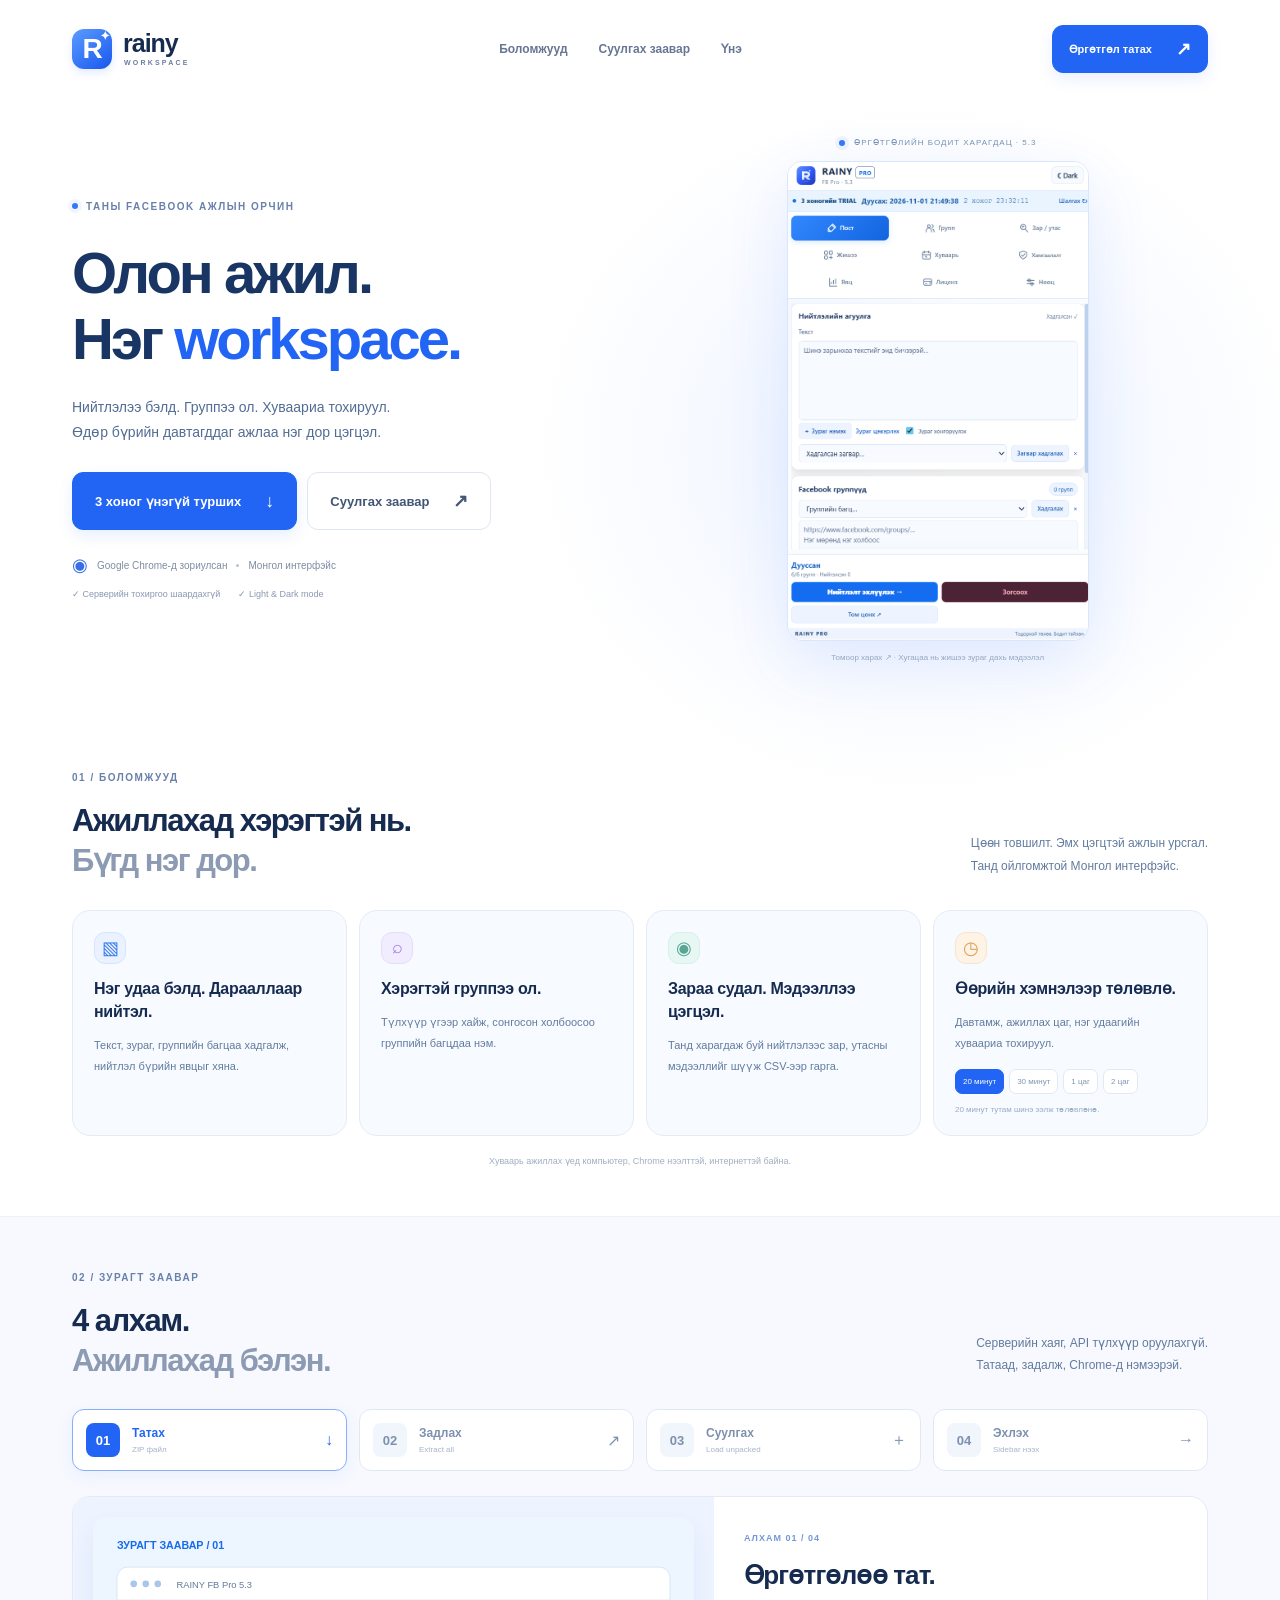
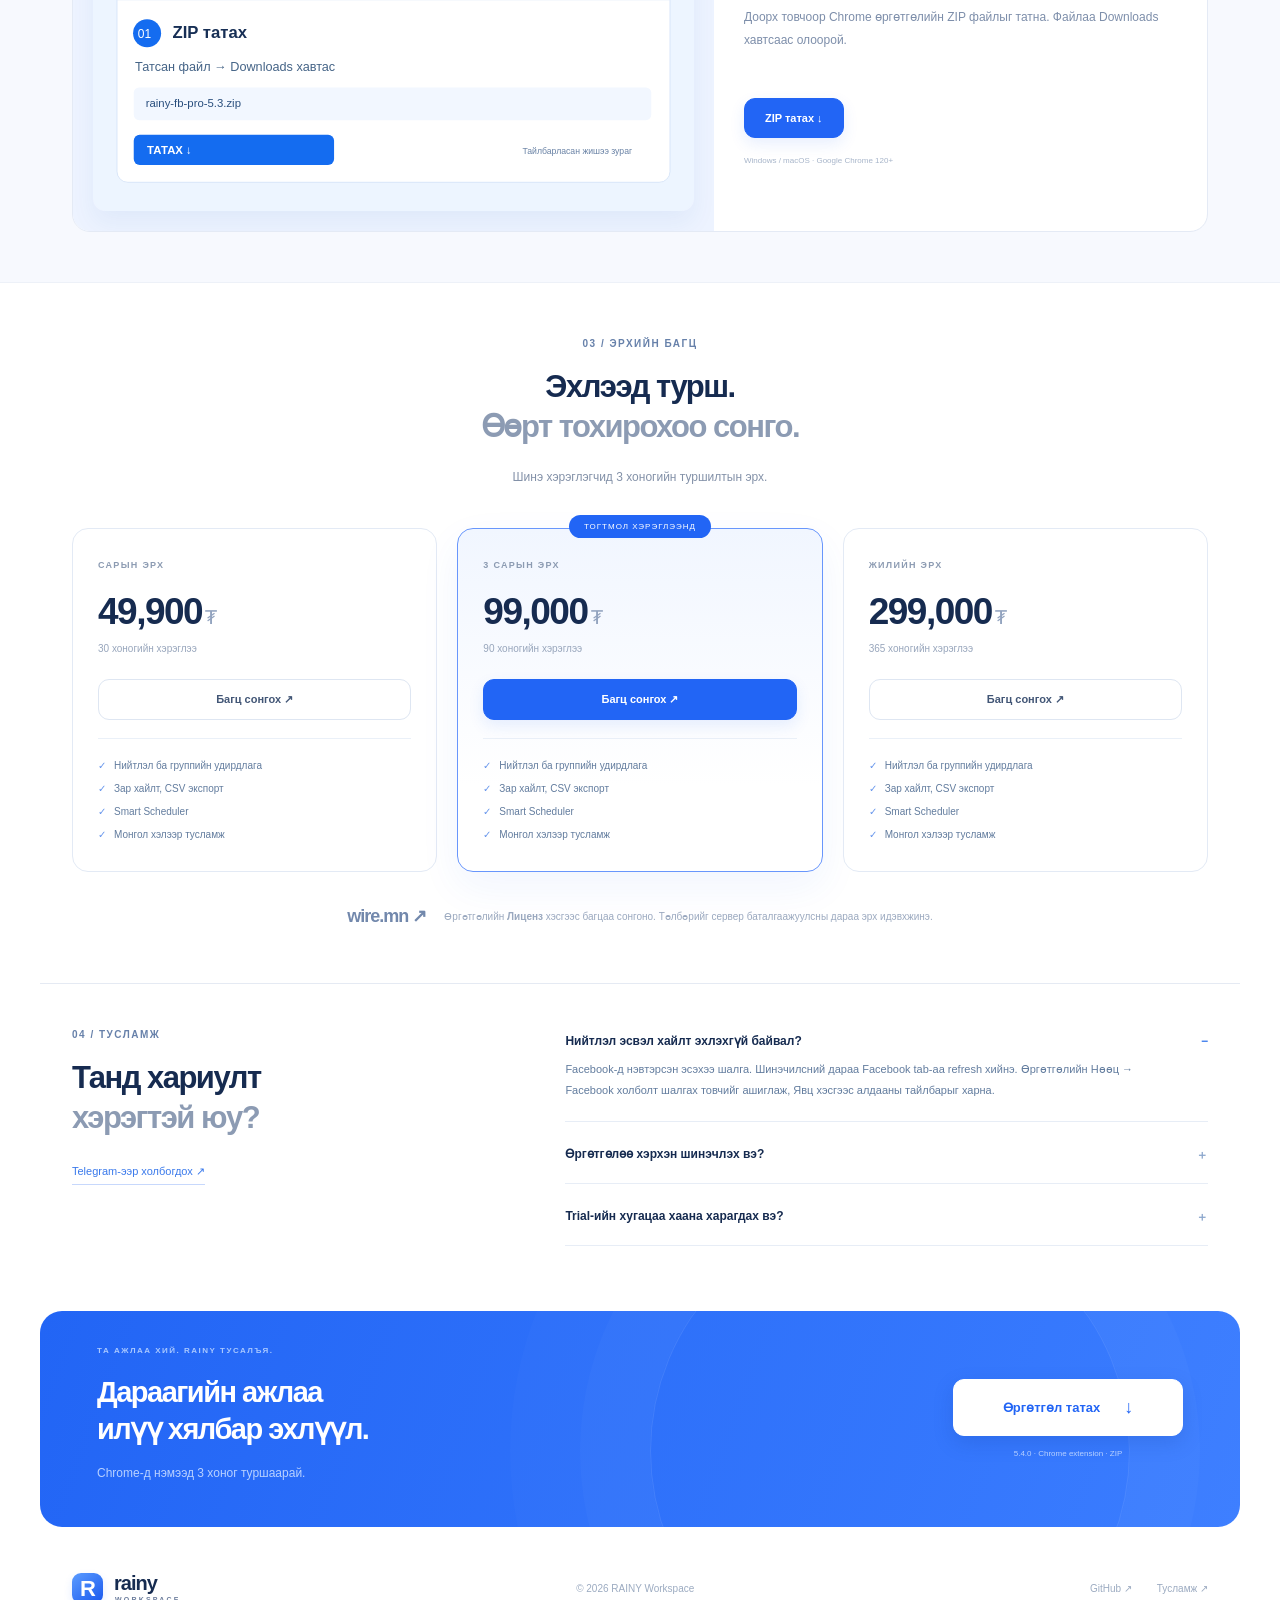
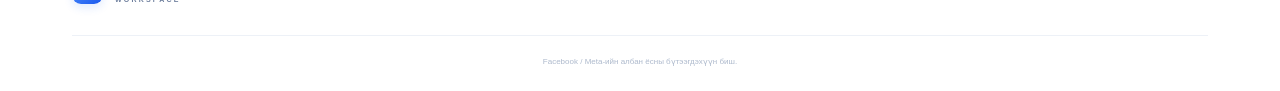
==== commit b34a5edb: "Release 5.4 checkout windows, audited admin grants, post receipts, EXIF privacy and compact landing" ====
--- a/index.html
+++ b/index.html
@@ -1,14 +1,13 @@
 <!doctype html><html lang="mn"><head><meta charset="utf-8"><meta name="viewport" content="width=device-width,initial-scale=1"><meta name="theme-color" content="#f5f8ff"><title>RAINY Workspace — Facebook ажлаа хялбарчил.</title><meta name="description" content="Нийтлэл, групп хайлт, зарын судалгаа, Smart Scheduler. Монгол интерфэйстэй Chrome өргөтгөл."><link rel="icon" href="icon.svg"><link rel="stylesheet" href="style.css"><script defer src="app.js"></script></head><body>
-<header><a href="#" class="brand"><span class="brand-icon">R<span>✦</span></span><span>rainy<span class="brand-sub">WORKSPACE</span></span></a><nav><a href="#features">Боломжууд</a><a href="#install">Суулгах заавар</a><a href="#pricing">Үнэ</a></nav><a href="downloads/rainy-fb-pro-5.3.zip" download class="button small">Өргөтгөл татах <span>↗</span></a></header>
-<main><section class="hero wrap"><div class="hero-copy"><div class="eyebrow"><span class="live-dot"></span> ТАНЫ FACEBOOK АЖЛЫН ОРЧИН</div><h1>Олон ажил.<br>Нэг <span>workspace.</span></h1><p>Нийтлэлээ бэлд. Группээ ол. Хуваариа тохируул.<br>Өдөр бүрийн давтагддаг ажлаа нэг дор цэгцэл.</p><div class="hero-buttons"><a class="button" href="downloads/rainy-fb-pro-5.3.zip" download>3 хоног үнэгүй турших <span>↓</span></a><a class="button ghost" href="#install">Суулгах заавар <span>↗</span></a></div><div class="compat"><span class="chrome-mark">◉</span><span>Google Chrome-д зориулсан</span><i></i><span>Монгол интерфэйс</span></div><div class="hero-tags"><span>✓ Серверийн тохиргоо шаардахгүй</span><span>✓ Light & Dark mode</span></div></div>
-<div class="hero-product"><div class="floating-label top-label"><span>✦</span> Бүх удирдлага нэг дор</div><div class="app-window"><div class="window-bar"><span class="window-dots">● ● ●</span><span>RAINY FB PRO</span><span class="window-tag">5.3</span></div><div class="app-layout"><aside><div class="app-brand"><span class="brand-icon">R</span><b>RAINY<small>Facebook Pro</small></b></div><div class="app-menu"><button data-demo="post" class="active">▧ <span>Нийтлэл</span></button><button data-demo="schedule">◷ <span>Хуваарь</span></button><button data-demo="leads">⌕ <span>Зар / утас</span></button></div><div class="app-access"><span>TRIAL ACCESS</span><strong>3 хоног</strong><small>Туршиж эхлэхэд бэлэн</small></div><div class="app-help">◇ Тусламж хэрэгтэй юу?</div></aside><div class="app-main"><div class="app-title"><div><small>АЖЛЫН ОРЧНЫ ЖИШЭЭ</small><h2 id="demoTitle">Шинэ нийтлэл</h2></div><span class="avatar">R</span></div><div id="demoContent"></div><div class="app-footer"><span><i class="live-dot"></i> Демо харагдац</span><a href="#install">Эхлэх →</a></div></div></div></div><div class="floating-label bottom-label"><span class="check-icon">✓</span><div><b>Явц бүр тодорхой.</b><small>Нийтлэгдсэн · Хяналт хүлээсэн · Баталгаажаагүй</small></div></div></div></section>
-<div class="capability-strip wrap"><span>ТАНЫ ӨДӨР ТУТМЫН ТУСЛАХ</span><b>Нийтлэл</b><i>✦</i><b>Групп хайлт</b><i>✦</i><b>Зар / утас</b><i>✦</i><b>Smart Scheduler</b></div>
-<section class="features wrap section" id="features"><div class="section-heading"><div><div class="eyebrow">01 / БОЛОМЖУУД</div><h2>Ажиллахад хэрэгтэй нь.<br><span>Бүгд нэг дор.</span></h2></div><p>Цөөн товшилт. Эмх цэгцтэй ажлын урсгал.<br>Танд ойлгомжтой Монгол интерфэйс.</p></div><div class="bento"><article class="feature-card feature-post"><div class="feature-icon">▧</div><h3>Нэг удаа бэлд.<br>Дарааллаар нийтэл.</h3><p>Текст, зураг, группийн багцаа хадгалж, нийтлэл бүрийн явцыг хяна.</p><div class="mini-post"><span class="mini-avatar">R</span><div><b>Таны дараагийн нийтлэл</b><small>Загвар бэлэн · Зураг нэмсэн</small></div><span class="mini-check">✓</span></div><div class="mini-progress"><span></span></div><div class="mini-caption">Ажлын урсгалын жишээ <span>Бэлэн → Илгээх → Шалгах</span></div></article>
-<article class="feature-card"><div class="feature-icon purple">⌕</div><h3>Хэрэгтэй группээ ол.</h3><p>Түлхүүр үгээр хайж, сонгосон холбоосоо группийн багцдаа нэм.</p><div class="search-demo">⌕ <span>Худалдаа, үйлчилгээ...</span><b>↵</b></div><div class="group-demo"><i>G</i><div><b>Сонгосон групп</b><small>Холбоос хадгалахад бэлэн</small></div><span>＋</span></div></article>
-<article class="feature-card"><div class="feature-icon mint">◉</div><h3>Зараа судал.<br>Мэдээллээ цэгцэл.</h3><p>Танд харагдаж буй нийтлэлээс зар, утасны мэдээллийг шүүж CSV-ээр гарга.</p><div class="lead-demo"><span>Нийтлэл</span><span>Утас</span><b>Үйлчилгээний зар</b><b>99** ****</b><b>Бараа худалдаа</b><b>88** ****</b></div><small class="demo-note">Жишээ мэдээлэл</small></article>
-<article class="feature-card feature-schedule"><div><div class="feature-icon orange">◷</div><h3>Өөрийн хэмнэлээр төлөвлө.</h3><p>Давтамж, ажиллах цаг, нэг удаагийн хуваариа тохируул.</p><div class="schedule-options"><button data-minutes="20" class="selected">20 минут</button><button data-minutes="30">30 минут</button><button data-minutes="60">1 цаг</button><button data-minutes="120">2 цаг</button></div><small id="scheduleExplanation">20 минут тутам шинэ ээлж төлөвлөнө.</small></div><div class="schedule-clock"><div class="clock-ticks"></div><div class="clock-hand"></div><div class="clock-middle"></div><strong id="scheduleNumber">20<small>МИНУТ ТУТАМ</small></strong></div></article></div><p class="section-footnote">Хуваарь ажиллах үед компьютер, Chrome нээлттэй, интернеттэй байна.</p></section>
-<section class="installation section" id="install"><div class="wrap"><div class="section-heading"><div><div class="eyebrow">02 / ЗУРАГТ ЗААВАР</div><h2>4 алхам.<br><span>Ажиллахад бэлэн.</span></h2></div><p>Серверийн хаяг, API түлхүүр оруулахгүй.<br>Татаад, задалж, Chrome-д нэмээрэй.</p></div><div class="install-tabs" role="tablist" aria-label="Суулгах алхмууд"><button role="tab" aria-selected="true" data-step="0" class="active"><b>01</b><span>Татах<small>ZIP файл</small></span><i>↓</i></button><button role="tab" aria-selected="false" data-step="1"><b>02</b><span>Задлах<small>Extract all</small></span><i>↗</i></button><button role="tab" aria-selected="false" data-step="2"><b>03</b><span>Суулгах<small>Load unpacked</small></span><i>＋</i></button><button role="tab" aria-selected="false" data-step="3"><b>04</b><span>Эхлэх<small>Sidebar нээх</small></span><i>→</i></button></div><div class="install-panel" role="tabpanel" aria-live="polite"><div class="install-image"><img id="guideImage" src="guides/step-01.svg" alt="Алхам 1: ZIP файлаа татах зурагт заавар"></div><div class="install-copy"><span class="step-number" id="stepKicker">АЛХАМ 01 / 04</span><h3 id="stepTitle">Өргөтгөлөө тат.</h3><p id="stepText">Доорх товчоор Chrome өргөтгөлийн ZIP файлыг татна. Файлаа Downloads хавтсаас олоорой.</p><div id="stepAction"><a class="button" href="downloads/rainy-fb-pro-5.3.zip" download>ZIP татах ↓</a></div><div class="install-tip" id="stepTip">Windows / macOS · Google Chrome 120+</div></div></div></div></section>
+<header><a href="#" class="brand"><span class="brand-icon">R<span>✦</span></span><span>rainy<span class="brand-sub">WORKSPACE</span></span></a><nav><a href="#features">Боломжууд</a><a href="#install">Суулгах заавар</a><a href="#pricing">Үнэ</a></nav><a href="downloads/rainy-fb-pro-5.4.zip" download class="button small">Өргөтгөл татах <span>↗</span></a></header>
+<main><section class="hero wrap"><div class="hero-copy"><div class="eyebrow"><span class="live-dot"></span> ТАНЫ FACEBOOK АЖЛЫН ОРЧИН</div><h1>Олон ажил.<br>Нэг <span>workspace.</span></h1><p>Нийтлэлээ бэлд. Группээ ол. Хуваариа тохируул.<br>Өдөр бүрийн давтагддаг ажлаа нэг дор цэгцэл.</p><div class="hero-buttons"><a class="button" href="downloads/rainy-fb-pro-5.4.zip" download>3 хоног үнэгүй турших <span>↓</span></a><a class="button ghost" href="#install">Суулгах заавар <span>↗</span></a></div><div class="compat"><span class="chrome-mark">◉</span><span>Google Chrome-д зориулсан</span><i></i><span>Монгол интерфэйс</span></div><div class="hero-tags"><span>✓ Серверийн тохиргоо шаардахгүй</span><span>✓ Light &amp; Dark mode</span></div></div>
+<div class="hero-product actual-product"><div class="product-caption"><span class="live-dot"></span> ӨРГӨТГӨЛИЙН БОДИТ ХАРАГДАЦ · 5.3</div><a href="extension-preview.png" target="_blank" aria-label="Өргөтгөлийн зургийг томоор харах"><img class="actual-extension" src="extension-preview.png" alt="RAINY FB Pro-ийн бодит sidebar: нийтлэл, групп, явцын удирдлага" width="732" height="1163"></a><span class="screenshot-note">Томоор харах ↗ · Хугацаа нь жишээ зураг дахь мэдээлэл</span></div></section>
+<section class="features wrap section" id="features"><div class="section-heading"><div><div class="eyebrow">01 / БОЛОМЖУУД</div><h2>Ажиллахад хэрэгтэй нь.<br><span>Бүгд нэг дор.</span></h2></div><p>Цөөн товшилт. Эмх цэгцтэй ажлын урсгал.<br>Танд ойлгомжтой Монгол интерфэйс.</p></div><div class="bento"><article class="feature-card feature-post"><div class="feature-icon">▧</div><h3>Нэг удаа бэлд. Дарааллаар нийтэл.</h3><p>Текст, зураг, группийн багцаа хадгалж, нийтлэл бүрийн явцыг хяна.</p></article>
+<article class="feature-card"><div class="feature-icon purple">⌕</div><h3>Хэрэгтэй группээ ол.</h3><p>Түлхүүр үгээр хайж, сонгосон холбоосоо группийн багцдаа нэм.</p></article>
+<article class="feature-card"><div class="feature-icon mint">◉</div><h3>Зараа судал. Мэдээллээ цэгцэл.</h3><p>Танд харагдаж буй нийтлэлээс зар, утасны мэдээллийг шүүж CSV-ээр гарга.</p></article>
+<article class="feature-card feature-schedule"><div><div class="feature-icon orange">◷</div><h3>Өөрийн хэмнэлээр төлөвлө.</h3><p>Давтамж, ажиллах цаг, нэг удаагийн хуваариа тохируул.</p><div class="schedule-options"><button data-minutes="20" class="selected">20 минут</button><button data-minutes="30">30 минут</button><button data-minutes="60">1 цаг</button><button data-minutes="120">2 цаг</button></div><small id="scheduleExplanation">20 минут тутам шинэ ээлж төлөвлөнө.</small></div></article></div><p class="section-footnote">Хуваарь ажиллах үед компьютер, Chrome нээлттэй, интернеттэй байна.</p></section>
+<section class="installation section" id="install"><div class="wrap"><div class="section-heading"><div><div class="eyebrow">02 / ЗУРАГТ ЗААВАР</div><h2>4 алхам.<br><span>Ажиллахад бэлэн.</span></h2></div><p>Серверийн хаяг, API түлхүүр оруулахгүй.<br>Татаад, задалж, Chrome-д нэмээрэй.</p></div><div class="install-tabs" role="tablist" aria-label="Суулгах алхмууд"><button role="tab" aria-selected="true" data-step="0" class="active"><b>01</b><span>Татах<small>ZIP файл</small></span><i>↓</i></button><button role="tab" aria-selected="false" data-step="1"><b>02</b><span>Задлах<small>Extract all</small></span><i>↗</i></button><button role="tab" aria-selected="false" data-step="2"><b>03</b><span>Суулгах<small>Load unpacked</small></span><i>＋</i></button><button role="tab" aria-selected="false" data-step="3"><b>04</b><span>Эхлэх<small>Sidebar нээх</small></span><i>→</i></button></div><div class="install-panel" role="tabpanel" aria-live="polite"><div class="install-image"><img id="guideImage" src="guides/step-01.svg" alt="Алхам 1: ZIP файлаа татах зурагт заавар"></div><div class="install-copy"><span class="step-number" id="stepKicker">АЛХАМ 01 / 04</span><h3 id="stepTitle">Өргөтгөлөө тат.</h3><p id="stepText">Доорх товчоор Chrome өргөтгөлийн ZIP файлыг татна. Файлаа Downloads хавтсаас олоорой.</p><div id="stepAction"><a class="button" href="downloads/rainy-fb-pro-5.4.zip" download>ZIP татах ↓</a></div><div class="install-tip" id="stepTip">Windows / macOS · Google Chrome 120+</div></div></div></div></section>
 <section class="pricing wrap section" id="pricing"><div class="center-heading"><div class="eyebrow">03 / ЭРХИЙН БАГЦ</div><h2>Эхлээд турш.<br><span>Өөрт тохирохоо сонго.</span></h2><p>Шинэ хэрэглэгчид 3 хоногийн туршилтын эрх.</p></div><div class="price-grid"><article class="price-card"><span class="plan-name">САРЫН ЭРХ</span><h3>49,900<span>₮</span></h3><p>30 хоногийн хэрэглээ</p><a href="#download" class="button ghost">Багц сонгох ↗</a><ul><li>Нийтлэл ба группийн удирдлага</li><li>Зар хайлт, CSV экспорт</li><li>Smart Scheduler</li><li>Монгол хэлээр тусламж</li></ul></article><article class="price-card recommended"><div class="recommend-tag">ТОГТМОЛ ХЭРЭГЛЭЭНД</div><span class="plan-name">3 САРЫН ЭРХ</span><h3>99,000<span>₮</span></h3><p>90 хоногийн хэрэглээ</p><a href="#download" class="button">Багц сонгох ↗</a><ul><li>Нийтлэл ба группийн удирдлага</li><li>Зар хайлт, CSV экспорт</li><li>Smart Scheduler</li><li>Монгол хэлээр тусламж</li></ul></article><article class="price-card"><span class="plan-name">ЖИЛИЙН ЭРХ</span><h3>299,000<span>₮</span></h3><p>365 хоногийн хэрэглээ</p><a href="#download" class="button ghost">Багц сонгох ↗</a><ul><li>Нийтлэл ба группийн удирдлага</li><li>Зар хайлт, CSV экспорт</li><li>Smart Scheduler</li><li>Монгол хэлээр тусламж</li></ul></article></div><div class="payment-info"><b>wire.mn ↗</b><span>Өргөтгөлийн <strong>Лиценз</strong> хэсгээс багцаа сонгоно. Төлбөрийг сервер баталгаажуулсны дараа эрх идэвхжинэ.</span></div></section>
-<section class="faq-section wrap section" id="help"><div><div class="eyebrow">04 / ТУСЛАМЖ</div><h2>Танд хариулт<br><span>хэрэгтэй юу?</span></h2><a href="https://t.me/boroobro" class="help-link" target="_blank" rel="noopener">Telegram-ээр холбогдох ↗</a></div><div class="faq"><details open><summary>Нийтлэл эсвэл хайлт эхлэхгүй байвал?</summary><p>Facebook-д нэвтэрсэн эсэхээ шалга. Шинэчилсний дараа Facebook tab-аа refresh хийнэ. Өргөтгөлийн Нөөц → Facebook холболт шалгах товчийг ашиглаж, Явц хэсгээс алдааны тайлбарыг харна.</p></details><details><summary>Өргөтгөлөө хэрхэн шинэчлэх вэ?</summary><p>Нөөц хэсгээс загвар, тохиргоогоо хадгал. Шинэ ZIP-ийг задалж, өмнөх extension хавтсын файлуудыг солино. chrome://extensions дээр Reload дараад Facebook tab-аа refresh хийнэ. Өргөтгөлийг устгах шаардлагагүй.</p></details><details><summary>Trial-ийн хугацаа хаана харагдах вэ?</summary><p>Sidebar-ийн дээд хэсэгт дуусах он, сар, өдөр, цаг болон үлдсэн хугацаа харагдана. 5.3 хувилбар нэг Chrome профайлд дахин суулгахад өмнөх device бүртгэлийг сэргээдэг. Бүх cookie болон sync өгөгдлийг арилгавал сэргээх боломж хязгаарлагдана.</p></details><details><summary>Facebook block-оос бүрэн хамгаалах уу?</summary><p>Бүрэн хамгаалах баталгаа байхгүй. Restriction/checkpoint илэрвэл ажиллагааг түр зогсооно. Групп хоорондын завсарлага, өдөрт илгээх хязгаар, амралтын тохиргоог өөрийн хэрэглээнд тааруулаарай.</p></details><details><summary>Бүх зар, бүх утас олдох уу?</summary><p>Facebook-д ачаалагдаж, таны бүртгэлд харагдаж буй мэдээллийг уншина. Хаалттай, ачаалагдаагүй бүх мэдээллийг татахгүй. Утас болон эх нийтлэлийг тулгаж шалгана уу.</p></details></div></section>
-<section class="cta wrap" id="download"><div class="cta-pattern" aria-hidden="true"></div><div><div class="eyebrow">ТА АЖЛАА ХИЙ. RAINY ТУСАЛЪЯ.</div><h2>Дараагийн ажлаа<br>илүү хялбар эхлүүл.</h2><p>Chrome-д нэмээд 3 хоног туршаарай.</p></div><div class="cta-action"><a class="button white" href="downloads/rainy-fb-pro-5.3.zip" download>Өргөтгөл татах <span>↓</span></a><small>5.3.0 · Chrome extension · ZIP</small></div></section></main>
+<section class="faq-section wrap section" id="help"><div><div class="eyebrow">04 / ТУСЛАМЖ</div><h2>Танд хариулт<br><span>хэрэгтэй юу?</span></h2><a href="https://t.me/boroobro" class="help-link" target="_blank" rel="noopener">Telegram-ээр холбогдох ↗</a></div><div class="faq"><details open><summary>Нийтлэл эсвэл хайлт эхлэхгүй байвал?</summary><p>Facebook-д нэвтэрсэн эсэхээ шалга. Шинэчилсний дараа Facebook tab-аа refresh хийнэ. Өргөтгөлийн Нөөц → Facebook холболт шалгах товчийг ашиглаж, Явц хэсгээс алдааны тайлбарыг харна.</p></details><details><summary>Өргөтгөлөө хэрхэн шинэчлэх вэ?</summary><p>Нөөц хэсгээс загвар, тохиргоогоо хадгал. Шинэ ZIP-ийг задалж, өмнөх extension хавтсын файлуудыг солино. chrome://extensions дээр Reload дараад Facebook tab-аа refresh хийнэ. Өргөтгөлийг устгах шаардлагагүй.</p></details><details><summary>Trial-ийн хугацаа хаана харагдах вэ?</summary><p>Sidebar-ийн дээд хэсэгт дуусах он, сар, өдөр, цаг болон үлдсэн хугацаа харагдана. 5.3 хувилбар нэг Chrome профайлд дахин суулгахад өмнөх device бүртгэлийг сэргээдэг. Бүх cookie болон sync өгөгдлийг арилгавал сэргээх боломж хязгаарлагдана.</p></details></div></section>
+<section class="cta wrap" id="download"><div class="cta-pattern" aria-hidden="true"></div><div><div class="eyebrow">ТА АЖЛАА ХИЙ. RAINY ТУСАЛЪЯ.</div><h2>Дараагийн ажлаа<br>илүү хялбар эхлүүл.</h2><p>Chrome-д нэмээд 3 хоног туршаарай.</p></div><div class="cta-action"><a class="button white" href="downloads/rainy-fb-pro-5.4.zip" download>Өргөтгөл татах <span>↓</span></a><small>5.4.0 · Chrome extension · ZIP</small></div></section></main>
 <footer class="wrap"><a href="#" class="brand"><span class="brand-icon">R</span><span>rainy<span class="brand-sub">WORKSPACE</span></span></a><span>© 2026 RAINY Workspace</span><div><a href="https://github.com/ssboroo/rainy_workspace-fb">GitHub ↗</a><a href="https://t.me/boroobro">Тусламж ↗</a></div><p>Facebook / Meta-ийн албан ёсны бүтээгдэхүүн биш.</p></footer><div id="toast" role="status" hidden></div></body></html>
--- a/style.css
+++ b/style.css
@@ -1,3 +1,7 @@
 :root{--blue:#2265f5;--ink:#162b50;--muted:#74819b;--line:#e5eaf3;--soft:#f5f8ff}*{box-sizing:border-box}html{scroll-behavior:smooth;scroll-padding-top:100px}body{margin:0;color:var(--ink);background:white;font-family:Inter,-apple-system,BlinkMacSystemFont,'Segoe UI',Arial,sans-serif;-webkit-font-smoothing:antialiased}button,input{font:inherit}a{color:inherit;text-decoration:none}button,a{touch-action:manipulation}button{cursor:pointer}a:focus-visible,button:focus-visible,summary:focus-visible{outline:3px solid #83abff;outline-offset:5px}.wrap{max-width:1200px;margin:auto;padding-left:32px;padding-right:32px}header{max-width:1264px;margin:auto;padding:25px 64px;display:flex;align-items:center;justify-content:space-between;gap:30px}.brand{display:flex;align-items:center;gap:11px;font-size:25px;font-weight:800;letter-spacing:-1px}.brand-icon{position:relative;display:grid;place-items:center;width:40px;height:40px;border-radius:12px;background:linear-gradient(140deg,#5b9cff,#1957ed);color:white;font-size:28px;font-weight:800;box-shadow:0 4px 9px #2265f520}.brand-icon>span{position:absolute;font-size:12px;right:3px;top:0}.brand-sub{display:block;font-size:7px;letter-spacing:2.2px;color:#6c7d9c;line-height:1.5;margin-left:1px}header nav{display:flex;gap:31px;font-size:12px;color:#677693;font-weight:600}header nav a:hover{color:var(--blue)}.button{display:inline-flex;justify-content:center;align-items:center;gap:24px;padding:17px 22px;background:var(--blue);color:#fff;border:1px solid var(--blue);border-radius:11px;font-size:13px;font-weight:650;box-shadow:0 6px 15px #2265f51a;transition:transform .2s,box-shadow .2s}.button:hover{transform:translateY(-2px);box-shadow:0 9px 20px #2265f530}.button span{font-size:18px}.button.small{font-size:11px;padding:12px 16px}.button.ghost{background:white;border-color:#dee6f2;color:#425676;box-shadow:none}.hero{display:grid;grid-template-columns:1fr 1.12fr;align-items:center;gap:30px;min-height:650px;padding-top:55px;padding-bottom:100px;position:relative}.hero:before{content:'';position:absolute;z-index:-1;width:800px;height:720px;background:radial-gradient(ellipse,#eaf1ff,transparent 68%);right:-80px;top:-10px;pointer-events:none}.eyebrow{font-size:10px;letter-spacing:1.5px;font-weight:750;color:#6781aa;display:flex;align-items:center;gap:8px}.live-dot{display:inline-block;background:#3478f8;width:6px;height:6px;border-radius:50%;box-shadow:0 0 0 4px #2265f511}h1{font-size:64px;line-height:1.14;letter-spacing:-3px;margin:28px 0 23px;font-weight:800}h1>span{color:var(--blue)}.hero-copy>p{font-size:15px;color:#6e7e99;line-height:1.9;margin-bottom:27px}.hero-buttons{display:flex;gap:10px}.compat{display:flex;align-items:center;gap:9px;color:#7f8ca3;font-size:10px;margin-top:24px}.compat i{height:3px;width:3px;background:#b7c2d3;border-radius:50%}.chrome-mark{font-size:18px;color:#386fe9}.hero-tags{display:flex;gap:18px;font-size:9px;color:#8a98b0;margin-top:13px}.hero-product{position:relative;padding:40px 0}.app-window{border:1px solid #d5e1f6;box-shadow:0 30px 80px #294d9d18,0 5px 12px #294d9d08;border-radius:16px;background:#fff;overflow:hidden;transform:perspective(1600px) rotateY(-6deg) rotateX(2deg)}.window-bar{height:35px;display:flex;align-items:center;justify-content:space-between;font-size:8px;letter-spacing:1px;color:#8697b2;background:#f9fbff;border-bottom:1px solid #e4eaf5;padding:0 15px}.window-dots{font-size:8px;letter-spacing:3px;color:#bcd0ee}.window-tag{padding:3px 5px;border:1px solid #dbe6f8;border-radius:4px}.app-layout{display:grid;grid-template-columns:135px 1fr;min-height:365px}.app-layout aside{background:#f5f8ff;border-right:1px solid #e8edf7;padding:20px 12px;position:relative;display:flex;flex-direction:column}.app-brand{display:flex;gap:7px;align-items:center;margin-bottom:25px;font-size:12px}.app-brand .brand-icon{height:27px;width:27px;font-size:19px;border-radius:8px}.app-brand small{display:block;font-size:7px;font-weight:400;color:#8795ad;margin-top:3px}.app-menu{display:grid;gap:6px}.app-menu button{display:flex;gap:10px;align-items:center;font-size:16px;border:0;background:transparent;color:#8392aa;padding:11px 9px;border-radius:7px;text-align:left}.app-menu button span{font-size:9px}.app-menu button.active{background:#e3edff;color:#2265f5;font-weight:700}.app-access{margin-top:auto;background:#eaf1ff;border:1px solid #dce7ff;border-radius:8px;padding:12px 9px;display:grid;gap:6px}.app-access>span{font-size:6px;font-weight:700;color:#698dc7;letter-spacing:1px}.app-access strong{font-size:18px}.app-access small{font-size:7px;color:#7f95b8}.app-help{font-size:7px;color:#a0aec3;padding-top:15px}.app-main{padding:22px 19px;display:flex;flex-direction:column;min-width:0}.app-title{display:flex;align-items:center;justify-content:space-between;margin-bottom:19px}.app-title small{font-size:6px;letter-spacing:1px;color:#9aa7bc}.app-title h2{font-size:18px;margin:7px 0 0;letter-spacing:-.3px}.avatar{background:#edf3ff;border:2px solid white;box-shadow:0 0 0 1px #e4ebf7;color:#5082d8;border-radius:50%;width:26px;height:26px;display:grid;place-items:center;font-size:10px}.demo-label{font-size:7px;display:flex;justify-content:space-between;color:#8b9ab3;margin:0 0 8px}.demo-text{font-size:9px;line-height:1.8;white-space:pre-line;border:1px solid #e5ebf7;border-radius:7px;background:#fcfdff;padding:12px;color:#6d80a0;min-height:85px}.demo-images{display:grid;grid-template-columns:repeat(3,1fr);gap:6px;margin:9px 0 13px}.demo-images>div{border-radius:5px;background:linear-gradient(140deg,#e0ebff,#f2f6ff);height:48px;display:grid;place-items:center;color:#7099df;font-size:15px}.demo-images>div:nth-child(2){background:#edf2fc}.demo-images>div:last-child{border:1px dashed #cbdbf5;background:#fff}.demo-groups{display:flex;gap:6px;flex-wrap:wrap;font-size:7px}.demo-groups span{padding:6px;background:#f3f7ff;border-radius:5px;color:#7491c0}.app-footer{margin-top:auto;padding-top:17px;display:flex;justify-content:space-between;align-items:center;font-size:7px;color:#8fa1ba}.app-footer .live-dot{width:4px;height:4px;margin-right:4px;box-shadow:none}.app-footer a{background:#2265f5;border-radius:6px;padding:9px 15px;color:#fff}.floating-label{position:absolute;z-index:2;background:#fff;border:1px solid #e9eef8;border-radius:12px;box-shadow:0 10px 35px #24487e0e;display:flex;gap:10px;align-items:center}.top-label{right:10px;top:15px;padding:12px 17px;font-size:10px;color:#6e85a9;transform:rotate(3deg)}.top-label>span{font-size:20px;color:#5d8bfa}.bottom-label{bottom:11px;left:15px;padding:13px 18px}.check-icon{width:31px;height:31px;border-radius:50%;background:#e8f8f2;color:#3eab8b;display:grid;place-items:center}.bottom-label b{display:block;font-size:10px}.bottom-label small{display:block;font-size:7px;color:#9aa9c0;margin-top:5px}.capability-strip{display:flex;align-items:center;justify-content:space-between;gap:20px;padding-top:26px;padding-bottom:26px;border-top:1px solid var(--line);border-bottom:1px solid var(--line)}.capability-strip>span{font-size:8px;color:#9ca9bd;max-width:100px;line-height:1.7;letter-spacing:1px}.capability-strip b{font-size:14px;color:#8c9db7;letter-spacing:-.4px}.capability-strip i{font-style:normal;color:#c7d6f3}.section{padding-top:100px;padding-bottom:85px}.section-heading{display:flex;justify-content:space-between;align-items:flex-end;margin-bottom:40px;gap:30px}h2{font-size:38px;line-height:1.3;letter-spacing:-1.5px;margin:18px 0 0}h2>span{color:#8c9bb3}.section-heading>p,.center-heading>p{font-size:12px;line-height:1.9;color:#8391a8;margin-bottom:4px}.bento{display:grid;grid-template-columns:1fr 1fr 1fr;gap:20px}.feature-card{background:#fbfcff;border:1px solid #e5ebf6;border-radius:18px;padding:27px;overflow:hidden}.feature-icon{width:38px;height:38px;display:grid;place-items:center;border:1px solid #d5e5ff;background:#eaf2ff;color:#3379ea;font-size:22px;border-radius:11px;margin-bottom:20px}.feature-icon.purple{background:#f1edff;color:#9c77db;border-color:#e5dcfb}.feature-icon.mint{background:#e7f7f3;color:#57a794;border-color:#d9eee9}.feature-icon.orange{background:#fff3e5;color:#dc9d56;border-color:#f5e5ce}.feature-card h3{font-size:21px;letter-spacing:-.6px;line-height:1.45;margin:0 0 12px}.feature-card p{font-size:11px;color:#8996ad;line-height:1.9;max-width:300px}.feature-post{grid-column:span 2;background:linear-gradient(130deg,#f1f6ff,#fbfcff)}.mini-post{display:flex;align-items:center;gap:12px;background:white;border:1px solid #e2eafa;border-radius:10px;padding:17px;margin-top:25px}.mini-avatar{width:30px;height:30px;border-radius:9px;background:#edf3ff;color:#3b7dee;display:grid;place-items:center;font-weight:bold}.mini-post b{font-size:11px;display:block}.mini-post small{display:block;font-size:9px;color:#9cabc0;margin-top:4px}.mini-check{margin-left:auto;background:#e9f6f1;color:#5da890;border-radius:50%;padding:3px 6px;font-size:12px}.mini-progress{height:4px;background:#e4ecfb;margin-top:16px;border-radius:5px}.mini-progress span{display:block;width:68%;height:4px;background:#4587ff;border-radius:5px}.mini-caption{font-size:8px;color:#9baec9;margin-top:9px;display:flex;justify-content:space-between}.search-demo{display:flex;gap:9px;background:white;border:1px solid #e2eaf7;border-radius:7px;font-size:13px;padding:12px;margin-top:24px;color:#7590bb}.search-demo>span{font-size:9px}.search-demo>b{font-size:10px;margin-left:auto;color:#b7c6dd}.group-demo{display:flex;gap:9px;align-items:center;background:white;border:1px solid #e7edf7;padding:10px;border-radius:8px;margin-top:9px;font-size:10px}.group-demo i{display:grid;place-items:center;background:#eee9fc;color:#a091cd;font-style:normal;width:26px;height:26px;border-radius:7px}.group-demo small{display:block;color:#a4b1c5;font-size:8px;margin-top:4px}.group-demo>span{margin-left:auto;color:#7c9bcf}.lead-demo{display:grid;grid-template-columns:1.4fr 1fr;gap:13px 8px;font-size:9px;margin-top:23px;border:1px solid #e2eaf6;background:#fff;border-radius:10px;padding:15px}.lead-demo>span{font-size:8px;color:#a5b2c6}.lead-demo>b{font-size:9px;font-weight:500;color:#7690ae}.demo-note{font-size:8px;display:block;margin-top:9px;color:#a9b7cb}.feature-schedule{grid-column:span 2;display:grid;grid-template-columns:1.4fr 1fr;gap:25px;align-items:center;background:#f9fbff}.schedule-options{display:flex;gap:5px;margin-top:25px}.schedule-options button{background:#fff;border:1px solid #e1e9f7;border-radius:7px;padding:10px 11px;font-size:9px;color:#8295b3}.schedule-options button.selected{background:#2265f5;color:white;border-color:#2265f5}.feature-schedule small{font-size:8px;color:#98abc5;display:block;margin-top:11px}.schedule-clock{position:relative;aspect-ratio:1;width:190px;border-radius:50%;background:radial-gradient(circle,#fff 57%,#edf3ff 58%,#fff 60%,#f3f7ff 62%);border:1px solid #e1eafb;box-shadow:0 15px 25px #2d64a80a;margin:auto}.clock-ticks{position:absolute;inset:18px;border:3px dotted #cddcf5;border-radius:50%}.clock-hand{position:absolute;width:1px;height:57px;background:#4e82e3;left:50%;top:35px;transform-origin:bottom;transform:rotate(50deg)}.clock-middle{position:absolute;top:90px;left:90px;width:9px;height:9px;background:#2265f5;border:2px solid white;border-radius:50%;box-shadow:0 0 0 1px #b0ccff}.schedule-clock strong{position:absolute;bottom:35px;width:100%;text-align:center;font-size:25px;color:#3c6abe;font-weight:500}.schedule-clock strong small{font-size:5px;margin:2px}.section-footnote{font-size:9px;color:#a0aec1;text-align:center;margin:20px 0 0}.installation{background:#f7f9fe;border-top:1px solid #edf1f8;border-bottom:1px solid #edf1f8}.install-tabs{display:grid;grid-template-columns:repeat(4,1fr);gap:12px;margin-bottom:25px}.install-tabs button{display:flex;align-items:center;gap:12px;padding:18px;background:#fff;border:1px solid #e1e8f5;border-radius:12px;color:#7d91af;text-align:left}.install-tabs button>b{font-size:13px;background:#f1f5fc;border-radius:8px;display:grid;place-items:center;width:34px;height:34px}.install-tabs button>span{font-size:12px;font-weight:650}.install-tabs small{display:block;font-size:8px;font-weight:400;margin-top:5px;color:#a6b4c9}.install-tabs i{font-style:normal;margin-left:auto}.install-tabs button.active{border-color:#87afff;box-shadow:0 5px 18px #2265f510;color:#2265f5}.install-tabs button.active>b{background:#2265f5;color:#fff}.install-panel{display:grid;grid-template-columns:1.3fr 1fr;background:#fff;border:1px solid #e4eaf5;border-radius:18px;overflow:hidden}.install-image{padding:30px;display:flex;align-items:center;background:#edf3ff}.install-image img{width:100%;height:auto;border-radius:12px;box-shadow:0 12px 25px #2458a810}.install-copy{padding:48px 40px}.step-number{font-size:9px;color:#7398d6;letter-spacing:1px;font-weight:bold}.install-copy h3{font-size:26px;letter-spacing:-.8px;margin:15px 0}.install-copy p{font-size:12px;color:#7d8eaa;line-height:1.9;min-height:80px}.install-copy .button{font-size:11px;padding:13px 20px}.install-tip{font-size:8px;color:#a6b4c9;margin-top:18px}.center-heading{text-align:center;margin-bottom:55px}.center-heading .eyebrow{justify-content:center}.center-heading h2{margin-top:18px}.center-heading p{margin-top:18px}.price-grid{display:grid;grid-template-columns:repeat(3,1fr);gap:20px}.price-card{position:relative;border:1px solid #e3eaf5;border-radius:16px;padding:31px;background:#fff}.plan-name{font-size:9px;letter-spacing:1.3px;font-weight:bold;color:#8c9bb2}.price-card h3{font-size:37px;letter-spacing:-1.5px;margin:25px 0 9px}.price-card h3>span{font-size:19px;font-weight:400;color:#92a3bf;margin-left:3px}.price-card p{font-size:10px;color:#98a6bc;margin-bottom:25px}.price-card .button{width:100%;padding:13px;font-size:11px}.price-card ul{list-style:none;padding:23px 0 0;border-top:1px solid #eaf0f8;margin:25px 0 0;font-size:10px;color:#8696af;line-height:2.6}.price-card li:before{content:'✓';color:#6695ec;margin-right:8px}.price-card.recommended{border:1.5px solid #6896fc;background:linear-gradient(#f1f6ff,#fff 75%);box-shadow:0 15px 40px #2265f510}.recommend-tag{position:absolute;top:-14px;left:50%;transform:translateX(-50%);white-space:nowrap;padding:7px 15px;border-radius:30px;background:#2265f5;color:white;font-size:8px;letter-spacing:1px}.payment-info{display:flex;align-items:center;justify-content:center;gap:18px;max-width:800px;margin:28px auto 0;font-size:10px;color:#9ba9bf;line-height:1.8}.payment-info>b{color:#7288ac;font-size:18px;white-space:nowrap;letter-spacing:-1px}.faq-section{display:grid;grid-template-columns:1fr 1.5fr;gap:65px;border-top:1px solid var(--line)}.help-link{font-size:11px;display:inline-block;color:#3979eb;margin-top:27px;border-bottom:1px solid #c7d8fc;padding-bottom:6px}.faq details{border-bottom:1px solid #e7edf6;padding:0 0 19px;margin-bottom:20px}.faq summary{font-size:12px;font-weight:650;cursor:pointer;list-style:none;display:flex;justify-content:space-between;gap:20px;padding-top:5px}.faq summary:after{content:'＋';color:#8ca7cd}.faq details[open] summary:after{content:'−';color:#3979eb}.faq p{font-size:11px;line-height:1.95;color:#8b9ab1;padding-right:25px;margin-bottom:0}.cta{position:relative;overflow:hidden;background:linear-gradient(110deg,#2265f5,#3b7dff);color:#fff;border-radius:22px;padding:52px 57px;display:flex;align-items:center;justify-content:space-between;gap:30px}.cta .eyebrow{color:#a9c8ff;font-size:8px}.cta h2{font-size:36px;margin-top:19px;position:relative}.cta p{font-size:12px;color:#b8d1ff;margin-top:17px}.cta-action{position:relative;min-width:230px}.button.white{background:white;color:#2265f5;border-color:white;width:100%;box-shadow:0 7px 20px #1641a333}.cta-action small{display:block;font-size:8px;color:#b9d1ff;text-align:center;margin-top:13px}.cta-pattern{position:absolute;border:1px solid #ffffff18;border-radius:50%;width:480px;height:480px;right:110px;top:-100px;box-shadow:0 0 0 70px #ffffff05,0 0 0 140px #ffffff04}footer{display:flex;align-items:center;justify-content:space-between;gap:30px;flex-wrap:wrap;padding-top:45px;padding-bottom:25px}footer .brand{font-size:20px}footer .brand-icon{width:31px;height:31px;font-size:22px;border-radius:9px}footer>span,footer>div{font-size:10px;color:#9cabc1}footer>div{display:flex;gap:25px}footer p{width:100%;text-align:center;font-size:8px;color:#adb9cc;border-top:1px solid #edf1f7;padding-top:21px;margin:0}#toast{position:fixed;bottom:20px;left:50%;transform:translateX(-50%);padding:15px 22px;background:#172e52;color:white;font-size:12px;border-radius:10px;box-shadow:0 6px 30px #0002;z-index:50;max-width:90%}[hidden]{display:none!important}.demo-lead{display:grid;grid-template-columns:1.2fr 1fr;gap:12px;font-size:9px;border-bottom:1px solid #edf2fa;padding:12px 0;color:#7790b2}.demo-lead strong{font-weight:500}.demo-schedule{display:grid;grid-template-columns:1fr 1fr;gap:9px}.demo-schedule span{background:#f2f6ff;border:1px solid #e0e9fc;padding:15px 8px;text-align:center;font-size:11px;border-radius:8px;color:#5a83c7}.demo-hint{font-size:9px;color:#9aacc7;line-height:1.8;margin-top:15px}
 @media(min-width:1500px){.hero{min-height:730px}.hero h1{font-size:72px}}@media(max-width:1000px){header{padding:23px 32px}.hero{gap:15px}h1{font-size:51px}.hero-buttons{flex-wrap:wrap}.hero-product{margin-right:-10px}.app-layout{grid-template-columns:110px 1fr}.app-main{padding:17px 12px}.app-menu button{padding:10px 6px;gap:6px}.bento{gap:13px}.feature-card{padding:22px}.schedule-clock{width:145px}.clock-hand{height:42px;top:29px}.clock-middle{top:68px;left:68px}.schedule-clock strong{bottom:25px;font-size:22px}.schedule-options{flex-wrap:wrap}.install-copy{padding:30px}.price-card{padding:25px}.price-card h3{font-size:32px}.faq-section{gap:35px}.hero-tags{flex-wrap:wrap;gap:8px}}@media(max-width:760px){.wrap{padding-left:22px;padding-right:22px}header{padding:19px 22px;gap:15px}header nav{display:none}.brand{font-size:23px}.button.small{font-size:10px;gap:9px}.hero{grid-template-columns:1fr;gap:25px;padding-top:45px;padding-bottom:50px;min-height:0}.hero:before{width:100%;height:600px;right:0;top:170px}.hero-copy{text-align:center}.hero .eyebrow{justify-content:center;font-size:8px}h1{font-size:54px;letter-spacing:-2.5px;margin-top:22px}.hero-copy>p{font-size:12px}.hero-buttons,.compat,.hero-tags{justify-content:center}.hero-buttons .button{font-size:11px;padding:15px 17px;gap:15px}.hero-product{max-width:540px;width:100%;margin:0 auto;padding:34px 0}.app-window{transform:none}.app-layout{grid-template-columns:110px 1fr;min-height:335px}.top-label{font-size:8px;padding:9px 12px;top:8px;right:4px}.bottom-label{bottom:2px;left:10px}.capability-strip{overflow:auto;gap:22px;justify-content:flex-start;padding-top:20px;padding-bottom:20px}.capability-strip>span{min-width:90px;font-size:7px}.capability-strip b{font-size:11px;white-space:nowrap}.capability-strip i{font-size:9px}.section{padding-top:65px;padding-bottom:60px}.section-heading{display:block;margin-bottom:28px}h2{font-size:31px;letter-spacing:-1px}.section-heading>p{font-size:11px;margin-top:18px}.bento{grid-template-columns:1fr 1fr;gap:12px}.feature-post,.feature-schedule{grid-column:span 2}.feature-card h3{font-size:18px}.feature-card p{font-size:10px}.feature-card{padding:20px}.feature-schedule{grid-template-columns:1.4fr 1fr;gap:15px}.feature-icon{margin-bottom:16px}.lead-demo{font-size:8px;padding:10px;gap:10px 4px}.lead-demo>b{font-size:7px}.search-demo{font-size:10px;padding:10px;gap:5px}.search-demo>span{font-size:7px}.group-demo{font-size:8px;gap:6px;padding:8px}.group-demo small{font-size:6px}.group-demo i{width:22px;height:22px}.install-tabs{grid-template-columns:1fr 1fr;gap:9px}.install-tabs button{padding:12px}.install-panel{grid-template-columns:1fr}.install-image{padding:20px}.install-copy{padding:25px}.install-copy h3{font-size:24px}.install-copy p{min-height:0;font-size:12px}.price-grid{grid-template-columns:1fr;gap:28px;max-width:430px;margin:auto}.price-card{padding:30px}.price-card h3{font-size:38px}.price-card ul{font-size:11px}.center-heading{margin-bottom:40px}.payment-info{align-items:flex-start;font-size:9px;margin-top:25px;gap:14px}.payment-info>b{font-size:16px}.faq-section{grid-template-columns:1fr;gap:35px}.faq summary{font-size:12px}.cta{margin-left:16px;margin-right:16px;padding:32px 25px;flex-direction:column;align-items:flex-start;border-radius:17px}.cta h2{font-size:30px}.cta-action{width:100%;min-width:0}.cta .eyebrow{font-size:7px}.cta-pattern{right:-180px}footer{gap:20px;padding-top:30px}footer>span{font-size:8px}footer>div{width:100%;justify-content:center}.hero .hero-tags{font-size:8px}}@media(max-width:390px){h1{font-size:47px}.app-layout{grid-template-columns:90px 1fr}.app-layout aside{padding:16px 7px}.app-brand{font-size:10px;gap:5px}.app-brand .brand-icon{width:23px;height:23px;font-size:16px}.app-main{padding:15px 10px}.app-title h2{font-size:15px}.app-access strong{font-size:15px}.app-access small{font-size:6px}.feature-card{padding:16px}.feature-card h3{font-size:16px}.schedule-clock{width:120px}.clock-hand{height:32px;top:27px}.clock-middle{top:56px;left:56px}.schedule-clock strong{font-size:18px;bottom:20px}.feature-schedule{gap:6px}.schedule-options button{padding:8px}.bottom-label small{font-size:6px}.hero-buttons{gap:7px}}@media(prefers-reduced-motion:reduce){html{scroll-behavior:auto}*,*:before,*:after{transition:none!important;animation:none!important}}
 html,body{overflow-x:clip}.hero-product{min-width:0}.hero-copy{min-width:0}
+
+/* Compact product-led layout with the actual extension image. */
+.hero{min-height:0;padding-top:30px;padding-bottom:45px;grid-template-columns:1fr 1fr;gap:55px}.hero h1{font-size:58px}.actual-product{padding:10px 0;display:flex;flex-direction:column;align-items:center}.actual-extension{display:block;height:480px;width:auto;max-width:100%;object-fit:contain;border:1px solid #d9e6fb;border-radius:15px;box-shadow:0 22px 65px #2265f51c;background:white}.product-caption{display:flex;align-items:center;gap:9px;font-size:8px;color:#7791b6;letter-spacing:1px;margin-bottom:14px}.screenshot-note{font-size:8px;color:#94a6c0;margin-top:12px}.section{padding-top:55px;padding-bottom:50px}.section-heading{margin-bottom:28px}h2{font-size:31px}.bento{grid-template-columns:repeat(4,1fr);gap:12px}.feature-post,.feature-schedule{grid-column:auto}.feature-card{padding:21px;background:#f7faff}.feature-card h3{font-size:16px;letter-spacing:-.3px}.feature-card p{font-size:11px}.feature-schedule{display:block}.schedule-options{margin-top:15px;flex-wrap:wrap}.schedule-options button{padding:7px;font-size:8px}.feature-icon{width:32px;height:32px;font-size:18px;margin-bottom:13px}.section-footnote{font-size:9px}.features .section-heading>p{max-width:340px}.install-copy{padding:30px}.install-image{padding:20px}.install-tabs button{padding:13px}.price-card{padding:25px}.price-card h3{margin-top:19px}.price-card ul{padding-top:15px;margin-top:18px;line-height:2.3}.center-heading{margin-bottom:40px}.faq-section{padding-top:45px;padding-bottom:45px}.cta{padding-top:35px;padding-bottom:35px}.cta h2{font-size:29px}.hero-copy>p{font-size:14px;line-height:1.8;color:#526d94}.hero-copy h1{color:#183563}.section-heading>p,.feature-card p,.faq p{color:#627c9e}.price-card li{color:#627c9e}
+@media(max-width:760px){.hero{grid-template-columns:1fr;gap:20px;padding-top:25px}.hero h1{font-size:48px}.hero-copy>p{font-size:12px}.actual-extension{height:390px}.hero:before{height:600px}.bento{grid-template-columns:1fr 1fr}.feature-post,.feature-schedule{grid-column:auto}.feature-card{padding:18px}.feature-card h3{font-size:15px}.section{padding-top:40px;padding-bottom:35px}h2{font-size:28px}.install-copy{padding:23px}.hero-product{margin-top:0}.price-card{padding:25px}.cta h2{font-size:27px}}
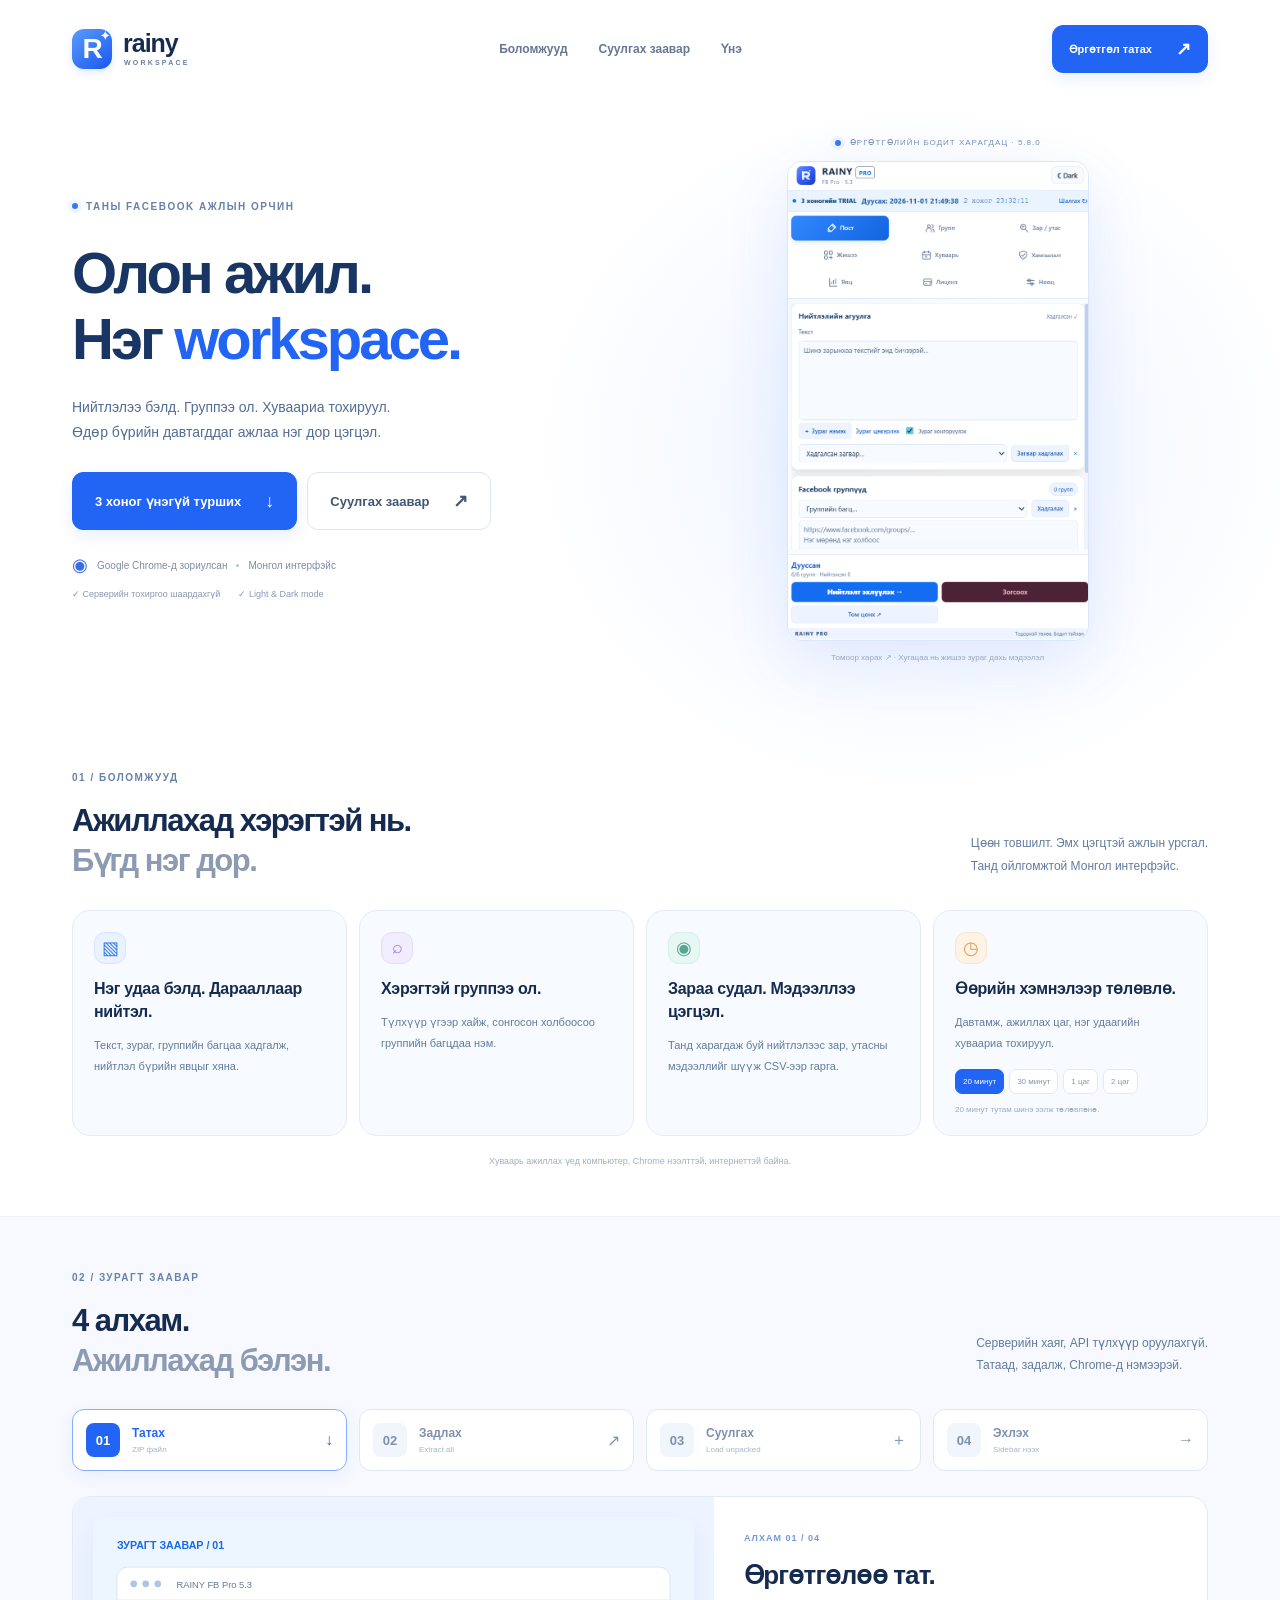
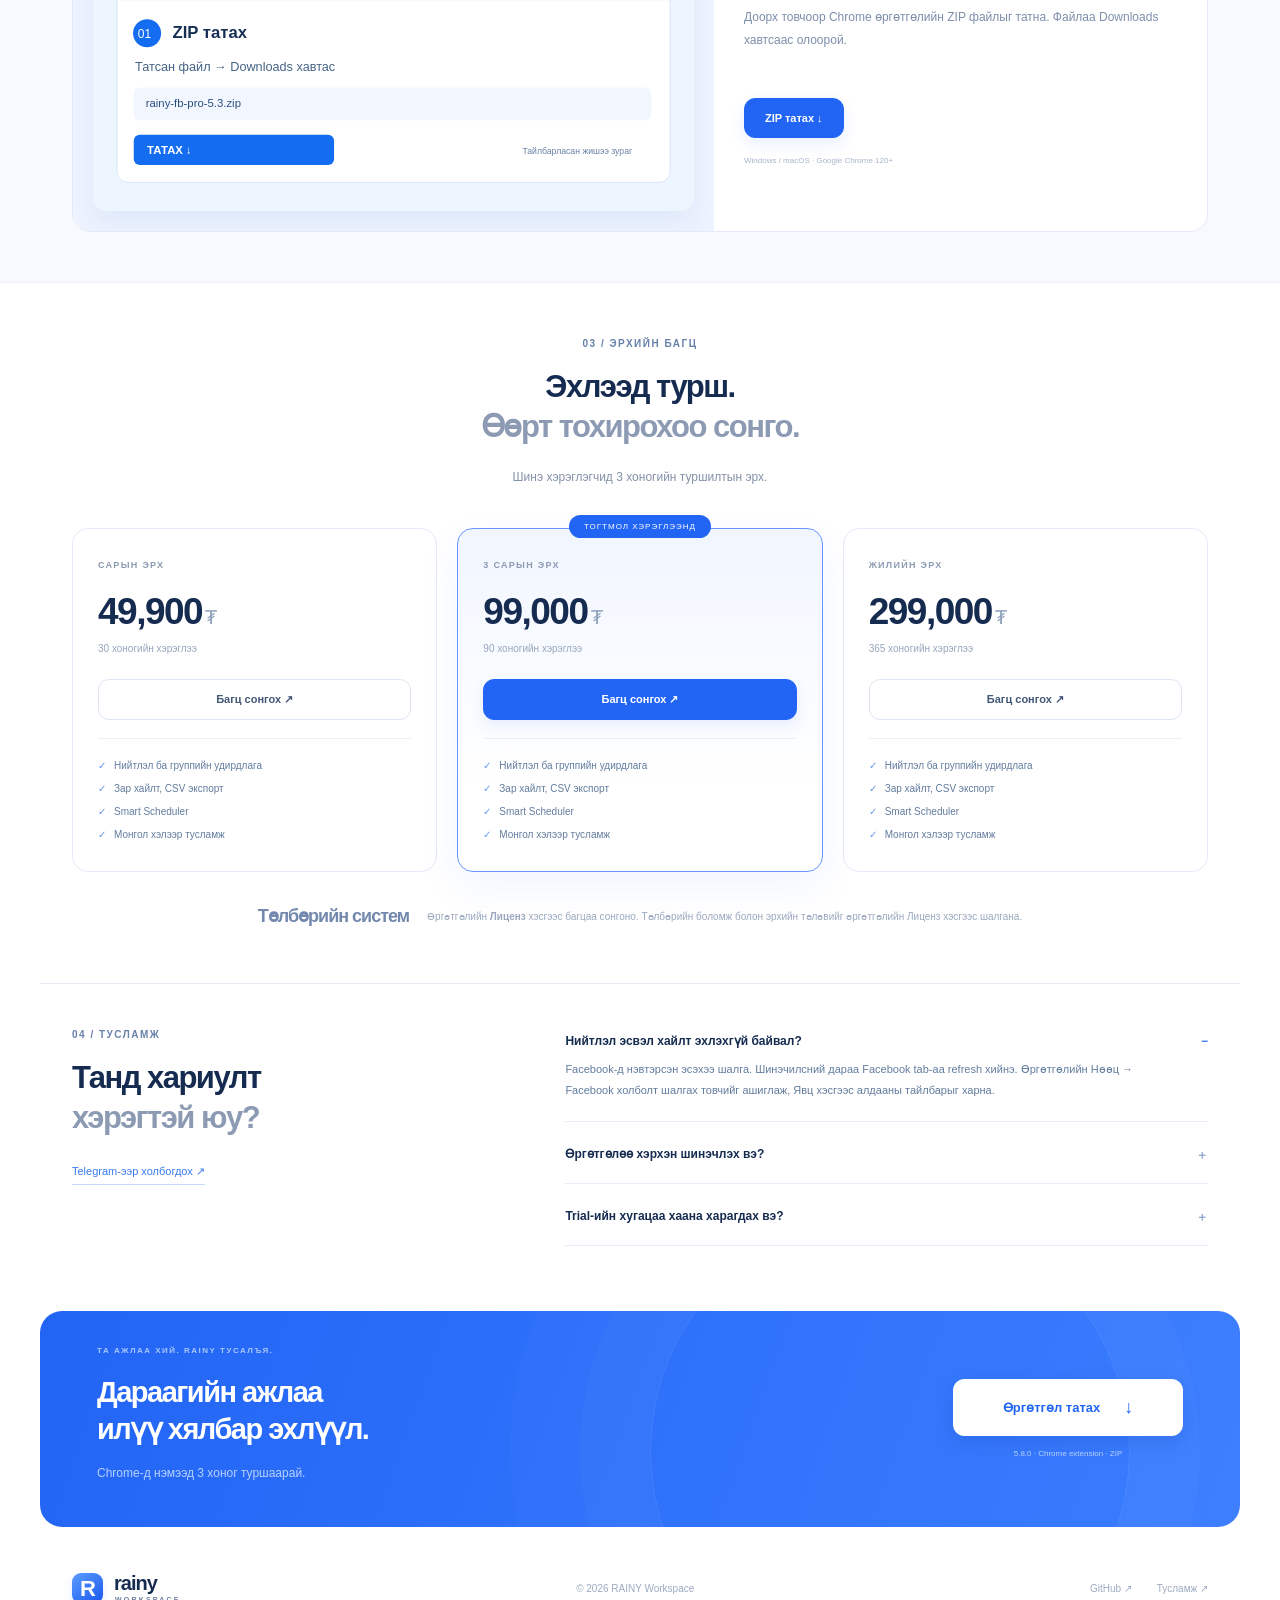
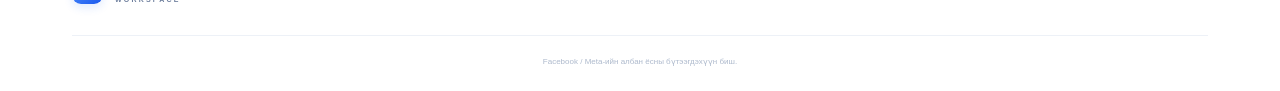
==== commit 18486d1a: "fix(website): update homepage download links and version" ====
--- a/index.html
+++ b/index.html
@@ -1,13 +1,13 @@
 <!doctype html><html lang="mn"><head><meta charset="utf-8"><meta name="viewport" content="width=device-width,initial-scale=1"><meta name="theme-color" content="#f5f8ff"><title>RAINY Workspace — Facebook ажлаа хялбарчил.</title><meta name="description" content="Нийтлэл, групп хайлт, зарын судалгаа, Smart Scheduler. Монгол интерфэйстэй Chrome өргөтгөл."><link rel="icon" href="icon.svg"><link rel="stylesheet" href="style.css"><script defer src="app.js"></script></head><body>
-<header><a href="#" class="brand"><span class="brand-icon">R<span>✦</span></span><span>rainy<span class="brand-sub">WORKSPACE</span></span></a><nav><a href="#features">Боломжууд</a><a href="#install">Суулгах заавар</a><a href="#pricing">Үнэ</a></nav><a href="downloads/rainy-fb-pro-5.4.zip" download class="button small">Өргөтгөл татах <span>↗</span></a></header>
-<main><section class="hero wrap"><div class="hero-copy"><div class="eyebrow"><span class="live-dot"></span> ТАНЫ FACEBOOK АЖЛЫН ОРЧИН</div><h1>Олон ажил.<br>Нэг <span>workspace.</span></h1><p>Нийтлэлээ бэлд. Группээ ол. Хуваариа тохируул.<br>Өдөр бүрийн давтагддаг ажлаа нэг дор цэгцэл.</p><div class="hero-buttons"><a class="button" href="downloads/rainy-fb-pro-5.4.zip" download>3 хоног үнэгүй турших <span>↓</span></a><a class="button ghost" href="#install">Суулгах заавар <span>↗</span></a></div><div class="compat"><span class="chrome-mark">◉</span><span>Google Chrome-д зориулсан</span><i></i><span>Монгол интерфэйс</span></div><div class="hero-tags"><span>✓ Серверийн тохиргоо шаардахгүй</span><span>✓ Light &amp; Dark mode</span></div></div>
-<div class="hero-product actual-product"><div class="product-caption"><span class="live-dot"></span> ӨРГӨТГӨЛИЙН БОДИТ ХАРАГДАЦ · 5.3</div><a href="extension-preview.png" target="_blank" aria-label="Өргөтгөлийн зургийг томоор харах"><img class="actual-extension" src="extension-preview.png" alt="RAINY FB Pro-ийн бодит sidebar: нийтлэл, групп, явцын удирдлага" width="732" height="1163"></a><span class="screenshot-note">Томоор харах ↗ · Хугацаа нь жишээ зураг дахь мэдээлэл</span></div></section>
+<header><a href="#" class="brand"><span class="brand-icon">R<span>✦</span></span><span>rainy<span class="brand-sub">WORKSPACE</span></span></a><nav><a href="#features">Боломжууд</a><a href="#install">Суулгах заавар</a><a href="#pricing">Үнэ</a></nav><a href="downloads/rainy-fb-pro-5.8.0.zip" download class="button small">Өргөтгөл татах <span>↗</span></a></header>
+<main><section class="hero wrap"><div class="hero-copy"><div class="eyebrow"><span class="live-dot"></span> ТАНЫ FACEBOOK АЖЛЫН ОРЧИН</div><h1>Олон ажил.<br>Нэг <span>workspace.</span></h1><p>Нийтлэлээ бэлд. Группээ ол. Хуваариа тохируул.<br>Өдөр бүрийн давтагддаг ажлаа нэг дор цэгцэл.</p><div class="hero-buttons"><a class="button" href="downloads/rainy-fb-pro-5.8.0.zip" download>3 хоног үнэгүй турших <span>↓</span></a><a class="button ghost" href="#install">Суулгах заавар <span>↗</span></a></div><div class="compat"><span class="chrome-mark">◉</span><span>Google Chrome-д зориулсан</span><i></i><span>Монгол интерфэйс</span></div><div class="hero-tags"><span>✓ Серверийн тохиргоо шаардахгүй</span><span>✓ Light &amp; Dark mode</span></div></div>
+<div class="hero-product actual-product"><div class="product-caption"><span class="live-dot"></span> ӨРГӨТГӨЛИЙН БОДИТ ХАРАГДАЦ · 5.8.0</div><a href="extension-preview.png" target="_blank" aria-label="Өргөтгөлийн зургийг томоор харах"><img class="actual-extension" src="extension-preview.png" alt="RAINY FB Pro-ийн бодит sidebar: нийтлэл, групп, явцын удирдлага" width="732" height="1163"></a><span class="screenshot-note">Томоор харах ↗ · Хугацаа нь жишээ зураг дахь мэдээлэл</span></div></section>
 <section class="features wrap section" id="features"><div class="section-heading"><div><div class="eyebrow">01 / БОЛОМЖУУД</div><h2>Ажиллахад хэрэгтэй нь.<br><span>Бүгд нэг дор.</span></h2></div><p>Цөөн товшилт. Эмх цэгцтэй ажлын урсгал.<br>Танд ойлгомжтой Монгол интерфэйс.</p></div><div class="bento"><article class="feature-card feature-post"><div class="feature-icon">▧</div><h3>Нэг удаа бэлд. Дарааллаар нийтэл.</h3><p>Текст, зураг, группийн багцаа хадгалж, нийтлэл бүрийн явцыг хяна.</p></article>
 <article class="feature-card"><div class="feature-icon purple">⌕</div><h3>Хэрэгтэй группээ ол.</h3><p>Түлхүүр үгээр хайж, сонгосон холбоосоо группийн багцдаа нэм.</p></article>
 <article class="feature-card"><div class="feature-icon mint">◉</div><h3>Зараа судал. Мэдээллээ цэгцэл.</h3><p>Танд харагдаж буй нийтлэлээс зар, утасны мэдээллийг шүүж CSV-ээр гарга.</p></article>
 <article class="feature-card feature-schedule"><div><div class="feature-icon orange">◷</div><h3>Өөрийн хэмнэлээр төлөвлө.</h3><p>Давтамж, ажиллах цаг, нэг удаагийн хуваариа тохируул.</p><div class="schedule-options"><button data-minutes="20" class="selected">20 минут</button><button data-minutes="30">30 минут</button><button data-minutes="60">1 цаг</button><button data-minutes="120">2 цаг</button></div><small id="scheduleExplanation">20 минут тутам шинэ ээлж төлөвлөнө.</small></div></article></div><p class="section-footnote">Хуваарь ажиллах үед компьютер, Chrome нээлттэй, интернеттэй байна.</p></section>
-<section class="installation section" id="install"><div class="wrap"><div class="section-heading"><div><div class="eyebrow">02 / ЗУРАГТ ЗААВАР</div><h2>4 алхам.<br><span>Ажиллахад бэлэн.</span></h2></div><p>Серверийн хаяг, API түлхүүр оруулахгүй.<br>Татаад, задалж, Chrome-д нэмээрэй.</p></div><div class="install-tabs" role="tablist" aria-label="Суулгах алхмууд"><button role="tab" aria-selected="true" data-step="0" class="active"><b>01</b><span>Татах<small>ZIP файл</small></span><i>↓</i></button><button role="tab" aria-selected="false" data-step="1"><b>02</b><span>Задлах<small>Extract all</small></span><i>↗</i></button><button role="tab" aria-selected="false" data-step="2"><b>03</b><span>Суулгах<small>Load unpacked</small></span><i>＋</i></button><button role="tab" aria-selected="false" data-step="3"><b>04</b><span>Эхлэх<small>Sidebar нээх</small></span><i>→</i></button></div><div class="install-panel" role="tabpanel" aria-live="polite"><div class="install-image"><img id="guideImage" src="guides/step-01.svg" alt="Алхам 1: ZIP файлаа татах зурагт заавар"></div><div class="install-copy"><span class="step-number" id="stepKicker">АЛХАМ 01 / 04</span><h3 id="stepTitle">Өргөтгөлөө тат.</h3><p id="stepText">Доорх товчоор Chrome өргөтгөлийн ZIP файлыг татна. Файлаа Downloads хавтсаас олоорой.</p><div id="stepAction"><a class="button" href="downloads/rainy-fb-pro-5.4.zip" download>ZIP татах ↓</a></div><div class="install-tip" id="stepTip">Windows / macOS · Google Chrome 120+</div></div></div></div></section>
-<section class="pricing wrap section" id="pricing"><div class="center-heading"><div class="eyebrow">03 / ЭРХИЙН БАГЦ</div><h2>Эхлээд турш.<br><span>Өөрт тохирохоо сонго.</span></h2><p>Шинэ хэрэглэгчид 3 хоногийн туршилтын эрх.</p></div><div class="price-grid"><article class="price-card"><span class="plan-name">САРЫН ЭРХ</span><h3>49,900<span>₮</span></h3><p>30 хоногийн хэрэглээ</p><a href="#download" class="button ghost">Багц сонгох ↗</a><ul><li>Нийтлэл ба группийн удирдлага</li><li>Зар хайлт, CSV экспорт</li><li>Smart Scheduler</li><li>Монгол хэлээр тусламж</li></ul></article><article class="price-card recommended"><div class="recommend-tag">ТОГТМОЛ ХЭРЭГЛЭЭНД</div><span class="plan-name">3 САРЫН ЭРХ</span><h3>99,000<span>₮</span></h3><p>90 хоногийн хэрэглээ</p><a href="#download" class="button">Багц сонгох ↗</a><ul><li>Нийтлэл ба группийн удирдлага</li><li>Зар хайлт, CSV экспорт</li><li>Smart Scheduler</li><li>Монгол хэлээр тусламж</li></ul></article><article class="price-card"><span class="plan-name">ЖИЛИЙН ЭРХ</span><h3>299,000<span>₮</span></h3><p>365 хоногийн хэрэглээ</p><a href="#download" class="button ghost">Багц сонгох ↗</a><ul><li>Нийтлэл ба группийн удирдлага</li><li>Зар хайлт, CSV экспорт</li><li>Smart Scheduler</li><li>Монгол хэлээр тусламж</li></ul></article></div><div class="payment-info"><b>wire.mn ↗</b><span>Өргөтгөлийн <strong>Лиценз</strong> хэсгээс багцаа сонгоно. Төлбөрийг сервер баталгаажуулсны дараа эрх идэвхжинэ.</span></div></section>
-<section class="faq-section wrap section" id="help"><div><div class="eyebrow">04 / ТУСЛАМЖ</div><h2>Танд хариулт<br><span>хэрэгтэй юу?</span></h2><a href="https://t.me/boroobro" class="help-link" target="_blank" rel="noopener">Telegram-ээр холбогдох ↗</a></div><div class="faq"><details open><summary>Нийтлэл эсвэл хайлт эхлэхгүй байвал?</summary><p>Facebook-д нэвтэрсэн эсэхээ шалга. Шинэчилсний дараа Facebook tab-аа refresh хийнэ. Өргөтгөлийн Нөөц → Facebook холболт шалгах товчийг ашиглаж, Явц хэсгээс алдааны тайлбарыг харна.</p></details><details><summary>Өргөтгөлөө хэрхэн шинэчлэх вэ?</summary><p>Нөөц хэсгээс загвар, тохиргоогоо хадгал. Шинэ ZIP-ийг задалж, өмнөх extension хавтсын файлуудыг солино. chrome://extensions дээр Reload дараад Facebook tab-аа refresh хийнэ. Өргөтгөлийг устгах шаардлагагүй.</p></details><details><summary>Trial-ийн хугацаа хаана харагдах вэ?</summary><p>Sidebar-ийн дээд хэсэгт дуусах он, сар, өдөр, цаг болон үлдсэн хугацаа харагдана. 5.3 хувилбар нэг Chrome профайлд дахин суулгахад өмнөх device бүртгэлийг сэргээдэг. Бүх cookie болон sync өгөгдлийг арилгавал сэргээх боломж хязгаарлагдана.</p></details></div></section>
-<section class="cta wrap" id="download"><div class="cta-pattern" aria-hidden="true"></div><div><div class="eyebrow">ТА АЖЛАА ХИЙ. RAINY ТУСАЛЪЯ.</div><h2>Дараагийн ажлаа<br>илүү хялбар эхлүүл.</h2><p>Chrome-д нэмээд 3 хоног туршаарай.</p></div><div class="cta-action"><a class="button white" href="downloads/rainy-fb-pro-5.4.zip" download>Өргөтгөл татах <span>↓</span></a><small>5.4.0 · Chrome extension · ZIP</small></div></section></main>
+<section class="installation section" id="install"><div class="wrap"><div class="section-heading"><div><div class="eyebrow">02 / ЗУРАГТ ЗААВАР</div><h2>4 алхам.<br><span>Ажиллахад бэлэн.</span></h2></div><p>Серверийн хаяг, API түлхүүр оруулахгүй.<br>Татаад, задалж, Chrome-д нэмээрэй.</p></div><div class="install-tabs" role="tablist" aria-label="Суулгах алхмууд"><button role="tab" aria-selected="true" data-step="0" class="active"><b>01</b><span>Татах<small>ZIP файл</small></span><i>↓</i></button><button role="tab" aria-selected="false" data-step="1"><b>02</b><span>Задлах<small>Extract all</small></span><i>↗</i></button><button role="tab" aria-selected="false" data-step="2"><b>03</b><span>Суулгах<small>Load unpacked</small></span><i>＋</i></button><button role="tab" aria-selected="false" data-step="3"><b>04</b><span>Эхлэх<small>Sidebar нээх</small></span><i>→</i></button></div><div class="install-panel" role="tabpanel" aria-live="polite"><div class="install-image"><img id="guideImage" src="guides/step-01.svg" alt="Алхам 1: ZIP файлаа татах зурагт заавар"></div><div class="install-copy"><span class="step-number" id="stepKicker">АЛХАМ 01 / 04</span><h3 id="stepTitle">Өргөтгөлөө тат.</h3><p id="stepText">Доорх товчоор Chrome өргөтгөлийн ZIP файлыг татна. Файлаа Downloads хавтсаас олоорой.</p><div id="stepAction"><a class="button" href="downloads/rainy-fb-pro-5.8.0.zip" download>ZIP татах ↓</a></div><div class="install-tip" id="stepTip">Windows / macOS · Google Chrome 120+</div></div></div></div></section>
+<section class="pricing wrap section" id="pricing"><div class="center-heading"><div class="eyebrow">03 / ЭРХИЙН БАГЦ</div><h2>Эхлээд турш.<br><span>Өөрт тохирохоо сонго.</span></h2><p>Шинэ хэрэглэгчид 3 хоногийн туршилтын эрх.</p></div><div class="price-grid"><article class="price-card"><span class="plan-name">САРЫН ЭРХ</span><h3>49,900<span>₮</span></h3><p>30 хоногийн хэрэглээ</p><a href="#download" class="button ghost">Багц сонгох ↗</a><ul><li>Нийтлэл ба группийн удирдлага</li><li>Зар хайлт, CSV экспорт</li><li>Smart Scheduler</li><li>Монгол хэлээр тусламж</li></ul></article><article class="price-card recommended"><div class="recommend-tag">ТОГТМОЛ ХЭРЭГЛЭЭНД</div><span class="plan-name">3 САРЫН ЭРХ</span><h3>99,000<span>₮</span></h3><p>90 хоногийн хэрэглээ</p><a href="#download" class="button">Багц сонгох ↗</a><ul><li>Нийтлэл ба группийн удирдлага</li><li>Зар хайлт, CSV экспорт</li><li>Smart Scheduler</li><li>Монгол хэлээр тусламж</li></ul></article><article class="price-card"><span class="plan-name">ЖИЛИЙН ЭРХ</span><h3>299,000<span>₮</span></h3><p>365 хоногийн хэрэглээ</p><a href="#download" class="button ghost">Багц сонгох ↗</a><ul><li>Нийтлэл ба группийн удирдлага</li><li>Зар хайлт, CSV экспорт</li><li>Smart Scheduler</li><li>Монгол хэлээр тусламж</li></ul></article></div><div class="payment-info"><b>Төлбөрийн систем</b><span>Өргөтгөлийн <strong>Лиценз</strong> хэсгээс багцаа сонгоно. Төлбөрийн боломж болон эрхийн төлөвийг өргөтгөлийн Лиценз хэсгээс шалгана.</span></div></section>
+<section class="faq-section wrap section" id="help"><div><div class="eyebrow">04 / ТУСЛАМЖ</div><h2>Танд хариулт<br><span>хэрэгтэй юу?</span></h2><a href="https://t.me/boroobro" class="help-link" target="_blank" rel="noopener">Telegram-ээр холбогдох ↗</a></div><div class="faq"><details open><summary>Нийтлэл эсвэл хайлт эхлэхгүй байвал?</summary><p>Facebook-д нэвтэрсэн эсэхээ шалга. Шинэчилсний дараа Facebook tab-аа refresh хийнэ. Өргөтгөлийн Нөөц → Facebook холболт шалгах товчийг ашиглаж, Явц хэсгээс алдааны тайлбарыг харна.</p></details><details><summary>Өргөтгөлөө хэрхэн шинэчлэх вэ?</summary><p>Нөөц хэсгээс загвар, тохиргоогоо хадгал. Шинэ ZIP-ийг задалж, өмнөх extension хавтсын файлуудыг солино. chrome://extensions дээр Reload дараад Facebook tab-аа refresh хийнэ. Өргөтгөлийг устгах шаардлагагүй.</p></details><details><summary>Trial-ийн хугацаа хаана харагдах вэ?</summary><p>Sidebar-ийн дээд хэсэгт дуусах он, сар, өдөр, цаг болон үлдсэн хугацаа харагдана. 5.8.0 хувилбар нэг Chrome профайлд дахин суулгахад өмнөх device бүртгэлийг сэргээдэг. Бүх cookie болон sync өгөгдлийг арилгавал сэргээх боломж хязгаарлагдана.</p></details></div></section>
+<section class="cta wrap" id="download"><div class="cta-pattern" aria-hidden="true"></div><div><div class="eyebrow">ТА АЖЛАА ХИЙ. RAINY ТУСАЛЪЯ.</div><h2>Дараагийн ажлаа<br>илүү хялбар эхлүүл.</h2><p>Chrome-д нэмээд 3 хоног туршаарай.</p></div><div class="cta-action"><a class="button white" href="downloads/rainy-fb-pro-5.8.0.zip" download>Өргөтгөл татах <span>↓</span></a><small>5.8.0 · Chrome extension · ZIP</small></div></section></main>
 <footer class="wrap"><a href="#" class="brand"><span class="brand-icon">R</span><span>rainy<span class="brand-sub">WORKSPACE</span></span></a><span>© 2026 RAINY Workspace</span><div><a href="https://github.com/ssboroo/rainy_workspace-fb">GitHub ↗</a><a href="https://t.me/boroobro">Тусламж ↗</a></div><p>Facebook / Meta-ийн албан ёсны бүтээгдэхүүн биш.</p></footer><div id="toast" role="status" hidden></div></body></html>
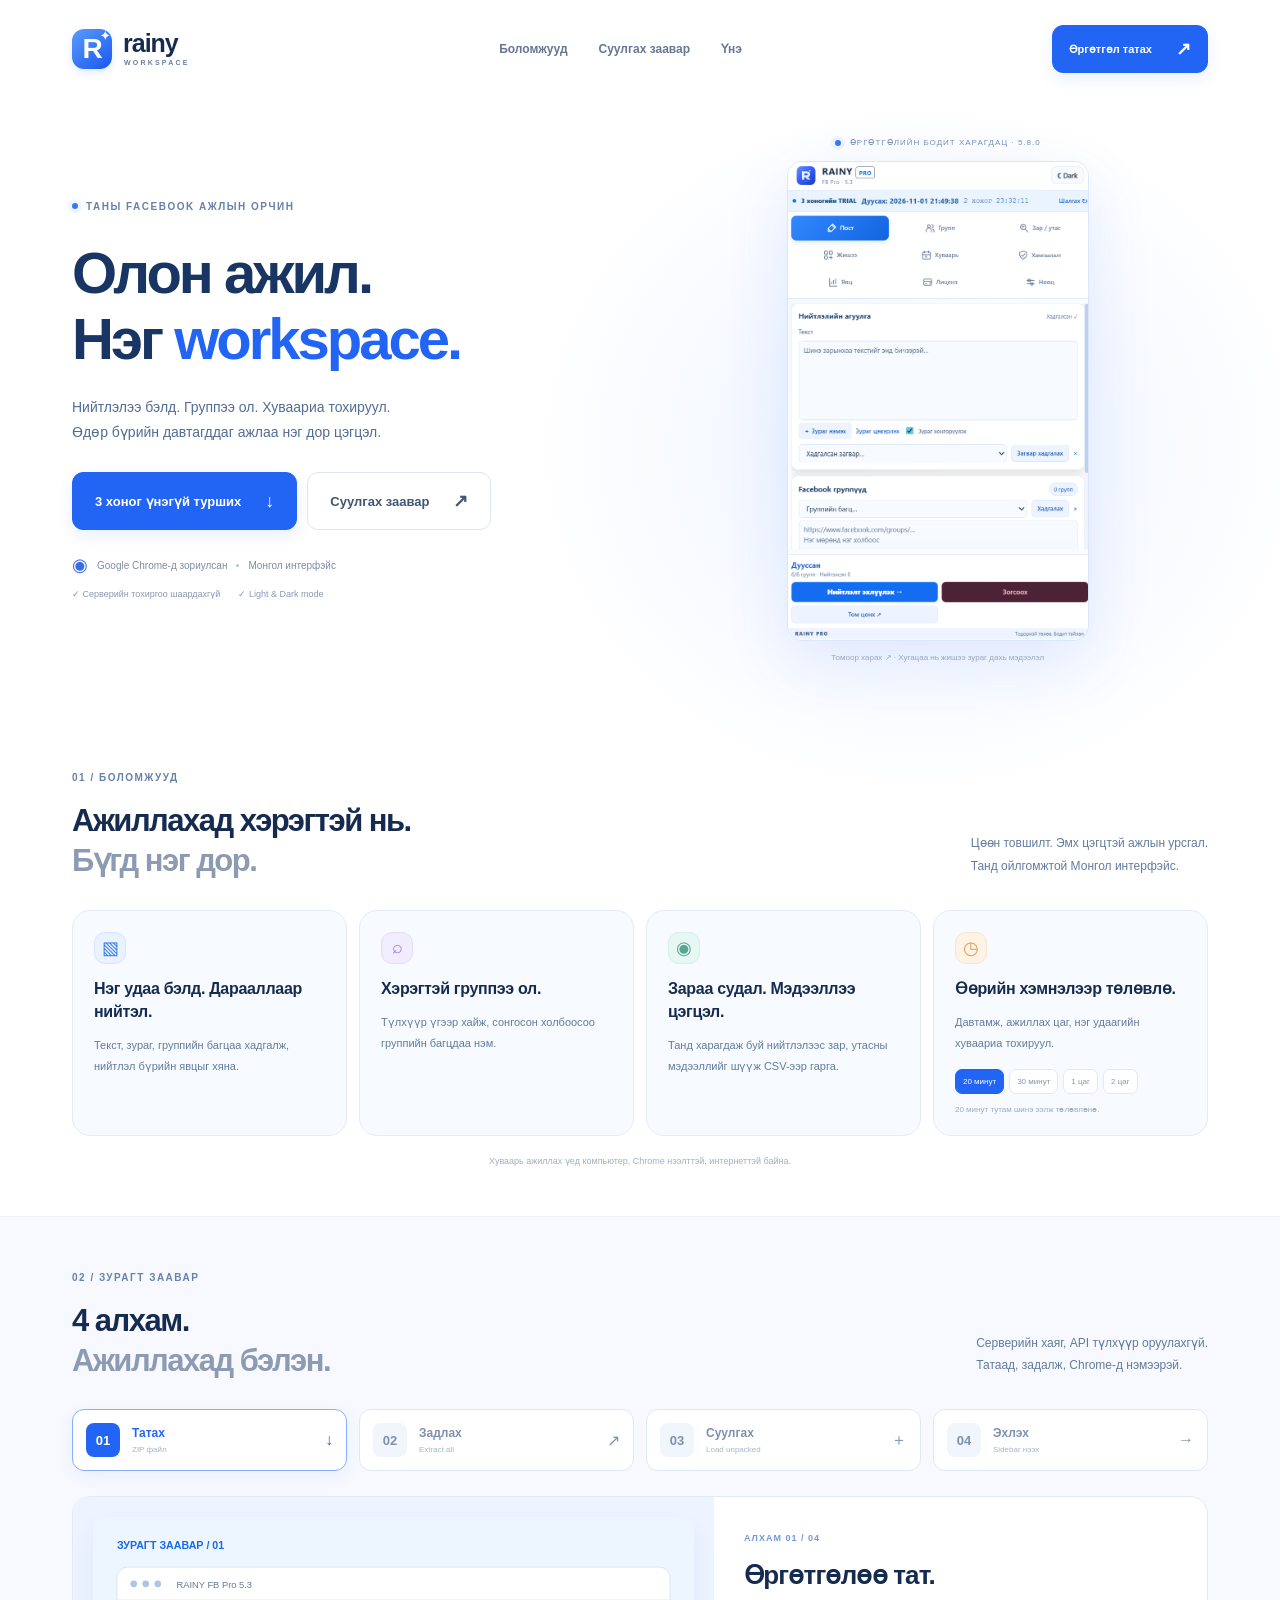
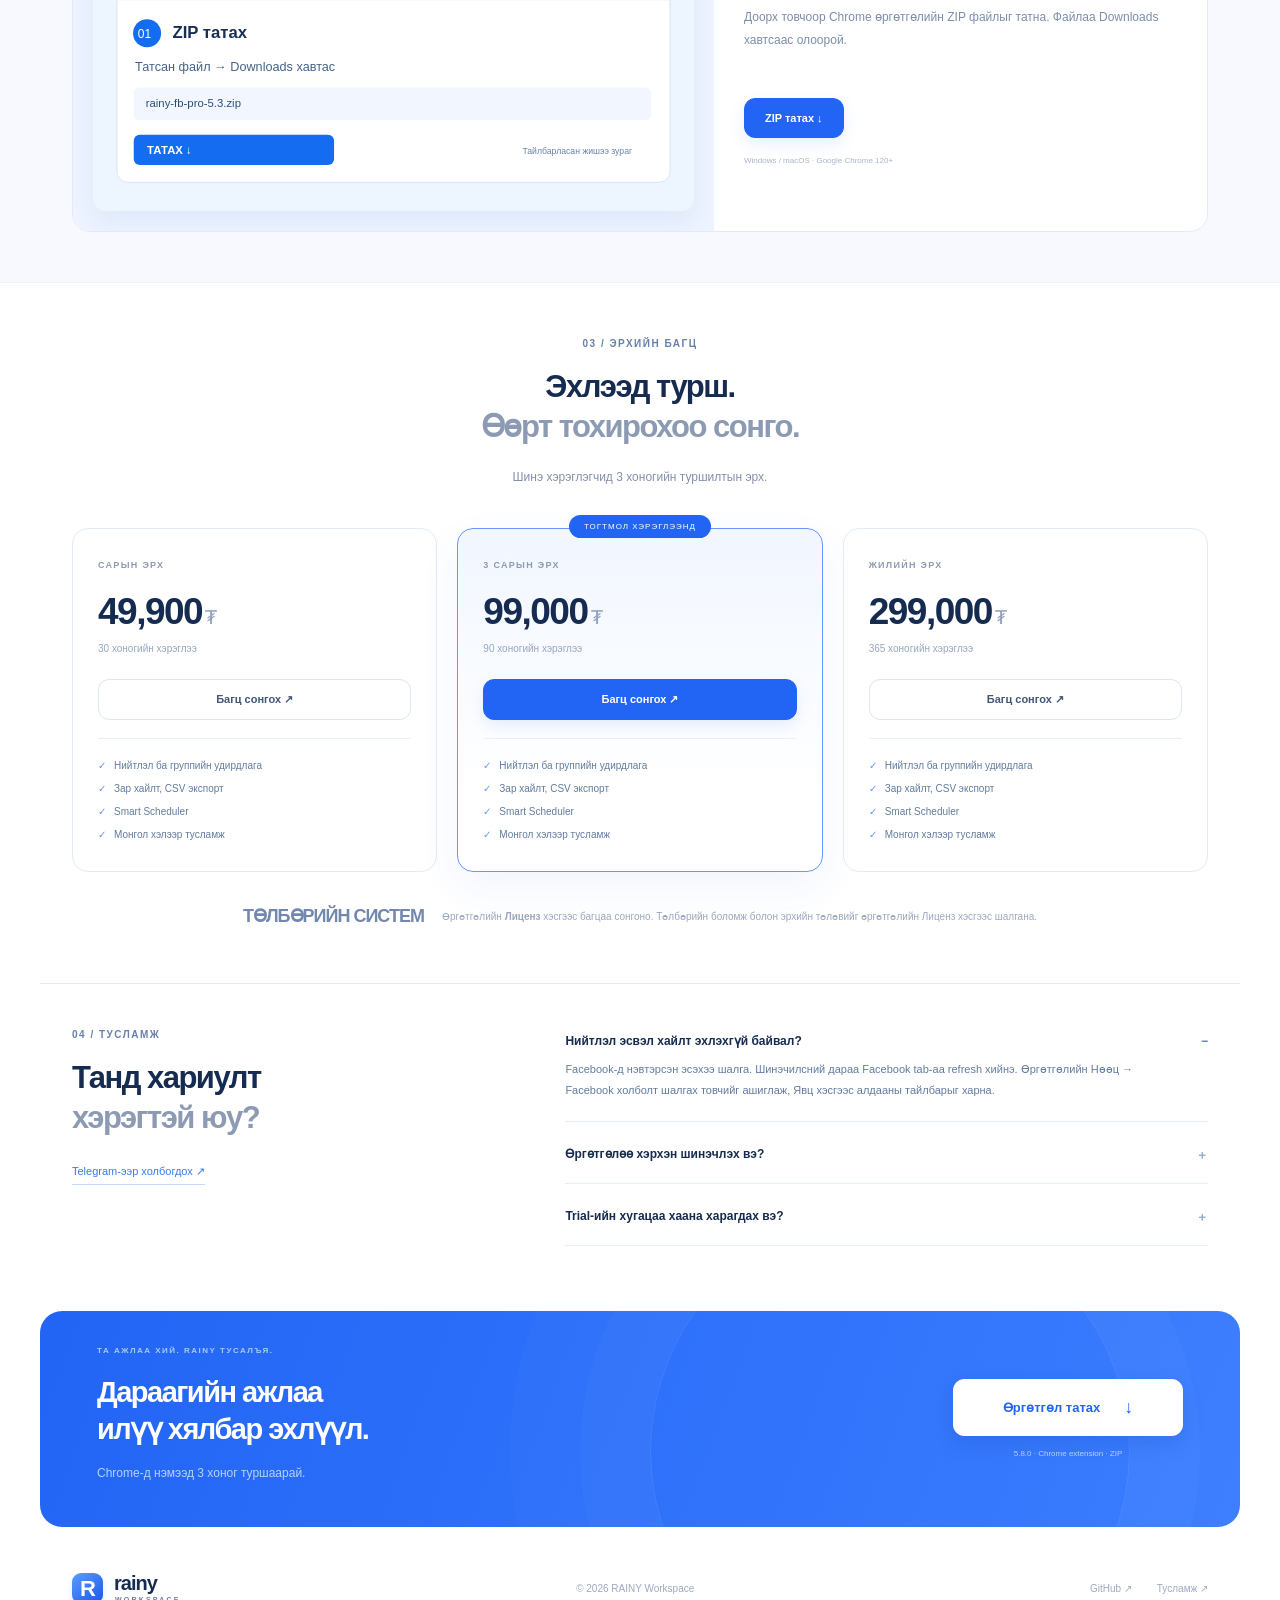
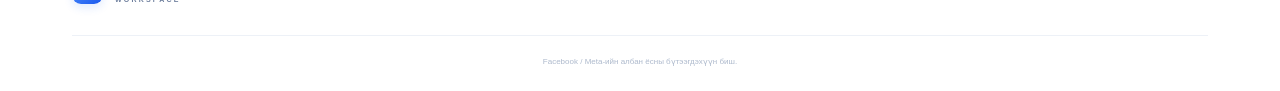
==== commit e958b216: "fix(release): align website docs and validate 5.8.0 package" ====
--- a/index.html
+++ b/index.html
@@ -7,7 +7,7 @@
 <article class="feature-card"><div class="feature-icon mint">◉</div><h3>Зараа судал. Мэдээллээ цэгцэл.</h3><p>Танд харагдаж буй нийтлэлээс зар, утасны мэдээллийг шүүж CSV-ээр гарга.</p></article>
 <article class="feature-card feature-schedule"><div><div class="feature-icon orange">◷</div><h3>Өөрийн хэмнэлээр төлөвлө.</h3><p>Давтамж, ажиллах цаг, нэг удаагийн хуваариа тохируул.</p><div class="schedule-options"><button data-minutes="20" class="selected">20 минут</button><button data-minutes="30">30 минут</button><button data-minutes="60">1 цаг</button><button data-minutes="120">2 цаг</button></div><small id="scheduleExplanation">20 минут тутам шинэ ээлж төлөвлөнө.</small></div></article></div><p class="section-footnote">Хуваарь ажиллах үед компьютер, Chrome нээлттэй, интернеттэй байна.</p></section>
 <section class="installation section" id="install"><div class="wrap"><div class="section-heading"><div><div class="eyebrow">02 / ЗУРАГТ ЗААВАР</div><h2>4 алхам.<br><span>Ажиллахад бэлэн.</span></h2></div><p>Серверийн хаяг, API түлхүүр оруулахгүй.<br>Татаад, задалж, Chrome-д нэмээрэй.</p></div><div class="install-tabs" role="tablist" aria-label="Суулгах алхмууд"><button role="tab" aria-selected="true" data-step="0" class="active"><b>01</b><span>Татах<small>ZIP файл</small></span><i>↓</i></button><button role="tab" aria-selected="false" data-step="1"><b>02</b><span>Задлах<small>Extract all</small></span><i>↗</i></button><button role="tab" aria-selected="false" data-step="2"><b>03</b><span>Суулгах<small>Load unpacked</small></span><i>＋</i></button><button role="tab" aria-selected="false" data-step="3"><b>04</b><span>Эхлэх<small>Sidebar нээх</small></span><i>→</i></button></div><div class="install-panel" role="tabpanel" aria-live="polite"><div class="install-image"><img id="guideImage" src="guides/step-01.svg" alt="Алхам 1: ZIP файлаа татах зурагт заавар"></div><div class="install-copy"><span class="step-number" id="stepKicker">АЛХАМ 01 / 04</span><h3 id="stepTitle">Өргөтгөлөө тат.</h3><p id="stepText">Доорх товчоор Chrome өргөтгөлийн ZIP файлыг татна. Файлаа Downloads хавтсаас олоорой.</p><div id="stepAction"><a class="button" href="downloads/rainy-fb-pro-5.8.0.zip" download>ZIP татах ↓</a></div><div class="install-tip" id="stepTip">Windows / macOS · Google Chrome 120+</div></div></div></div></section>
-<section class="pricing wrap section" id="pricing"><div class="center-heading"><div class="eyebrow">03 / ЭРХИЙН БАГЦ</div><h2>Эхлээд турш.<br><span>Өөрт тохирохоо сонго.</span></h2><p>Шинэ хэрэглэгчид 3 хоногийн туршилтын эрх.</p></div><div class="price-grid"><article class="price-card"><span class="plan-name">САРЫН ЭРХ</span><h3>49,900<span>₮</span></h3><p>30 хоногийн хэрэглээ</p><a href="#download" class="button ghost">Багц сонгох ↗</a><ul><li>Нийтлэл ба группийн удирдлага</li><li>Зар хайлт, CSV экспорт</li><li>Smart Scheduler</li><li>Монгол хэлээр тусламж</li></ul></article><article class="price-card recommended"><div class="recommend-tag">ТОГТМОЛ ХЭРЭГЛЭЭНД</div><span class="plan-name">3 САРЫН ЭРХ</span><h3>99,000<span>₮</span></h3><p>90 хоногийн хэрэглээ</p><a href="#download" class="button">Багц сонгох ↗</a><ul><li>Нийтлэл ба группийн удирдлага</li><li>Зар хайлт, CSV экспорт</li><li>Smart Scheduler</li><li>Монгол хэлээр тусламж</li></ul></article><article class="price-card"><span class="plan-name">ЖИЛИЙН ЭРХ</span><h3>299,000<span>₮</span></h3><p>365 хоногийн хэрэглээ</p><a href="#download" class="button ghost">Багц сонгох ↗</a><ul><li>Нийтлэл ба группийн удирдлага</li><li>Зар хайлт, CSV экспорт</li><li>Smart Scheduler</li><li>Монгол хэлээр тусламж</li></ul></article></div><div class="payment-info"><b>Төлбөрийн систем</b><span>Өргөтгөлийн <strong>Лиценз</strong> хэсгээс багцаа сонгоно. Төлбөрийн боломж болон эрхийн төлөвийг өргөтгөлийн Лиценз хэсгээс шалгана.</span></div></section>
+<section class="pricing wrap section" id="pricing"><div class="center-heading"><div class="eyebrow">03 / ЭРХИЙН БАГЦ</div><h2>Эхлээд турш.<br><span>Өөрт тохирохоо сонго.</span></h2><p>Шинэ хэрэглэгчид 3 хоногийн туршилтын эрх.</p></div><div class="price-grid"><article class="price-card"><span class="plan-name">САРЫН ЭРХ</span><h3>49,900<span>₮</span></h3><p>30 хоногийн хэрэглээ</p><a href="#download" class="button ghost">Багц сонгох ↗</a><ul><li>Нийтлэл ба группийн удирдлага</li><li>Зар хайлт, CSV экспорт</li><li>Smart Scheduler</li><li>Монгол хэлээр тусламж</li></ul></article><article class="price-card recommended"><div class="recommend-tag">ТОГТМОЛ ХЭРЭГЛЭЭНД</div><span class="plan-name">3 САРЫН ЭРХ</span><h3>99,000<span>₮</span></h3><p>90 хоногийн хэрэглээ</p><a href="#download" class="button">Багц сонгох ↗</a><ul><li>Нийтлэл ба группийн удирдлага</li><li>Зар хайлт, CSV экспорт</li><li>Smart Scheduler</li><li>Монгол хэлээр тусламж</li></ul></article><article class="price-card"><span class="plan-name">ЖИЛИЙН ЭРХ</span><h3>299,000<span>₮</span></h3><p>365 хоногийн хэрэглээ</p><a href="#download" class="button ghost">Багц сонгох ↗</a><ul><li>Нийтлэл ба группийн удирдлага</li><li>Зар хайлт, CSV экспорт</li><li>Smart Scheduler</li><li>Монгол хэлээр тусламж</li></ul></article></div><div class="payment-info"><b>ТӨЛБӨРИЙН СИСТЕМ</b><span>Өргөтгөлийн <strong>Лиценз</strong> хэсгээс багцаа сонгоно. Төлбөрийн боломж болон эрхийн төлөвийг өргөтгөлийн Лиценз хэсгээс шалгана.</span></div></section>
 <section class="faq-section wrap section" id="help"><div><div class="eyebrow">04 / ТУСЛАМЖ</div><h2>Танд хариулт<br><span>хэрэгтэй юу?</span></h2><a href="https://t.me/boroobro" class="help-link" target="_blank" rel="noopener">Telegram-ээр холбогдох ↗</a></div><div class="faq"><details open><summary>Нийтлэл эсвэл хайлт эхлэхгүй байвал?</summary><p>Facebook-д нэвтэрсэн эсэхээ шалга. Шинэчилсний дараа Facebook tab-аа refresh хийнэ. Өргөтгөлийн Нөөц → Facebook холболт шалгах товчийг ашиглаж, Явц хэсгээс алдааны тайлбарыг харна.</p></details><details><summary>Өргөтгөлөө хэрхэн шинэчлэх вэ?</summary><p>Нөөц хэсгээс загвар, тохиргоогоо хадгал. Шинэ ZIP-ийг задалж, өмнөх extension хавтсын файлуудыг солино. chrome://extensions дээр Reload дараад Facebook tab-аа refresh хийнэ. Өргөтгөлийг устгах шаардлагагүй.</p></details><details><summary>Trial-ийн хугацаа хаана харагдах вэ?</summary><p>Sidebar-ийн дээд хэсэгт дуусах он, сар, өдөр, цаг болон үлдсэн хугацаа харагдана. 5.8.0 хувилбар нэг Chrome профайлд дахин суулгахад өмнөх device бүртгэлийг сэргээдэг. Бүх cookie болон sync өгөгдлийг арилгавал сэргээх боломж хязгаарлагдана.</p></details></div></section>
 <section class="cta wrap" id="download"><div class="cta-pattern" aria-hidden="true"></div><div><div class="eyebrow">ТА АЖЛАА ХИЙ. RAINY ТУСАЛЪЯ.</div><h2>Дараагийн ажлаа<br>илүү хялбар эхлүүл.</h2><p>Chrome-д нэмээд 3 хоног туршаарай.</p></div><div class="cta-action"><a class="button white" href="downloads/rainy-fb-pro-5.8.0.zip" download>Өргөтгөл татах <span>↓</span></a><small>5.8.0 · Chrome extension · ZIP</small></div></section></main>
 <footer class="wrap"><a href="#" class="brand"><span class="brand-icon">R</span><span>rainy<span class="brand-sub">WORKSPACE</span></span></a><span>© 2026 RAINY Workspace</span><div><a href="https://github.com/ssboroo/rainy_workspace-fb">GitHub ↗</a><a href="https://t.me/boroobro">Тусламж ↗</a></div><p>Facebook / Meta-ийн албан ёсны бүтээгдэхүүн биш.</p></footer><div id="toast" role="status" hidden></div></body></html>
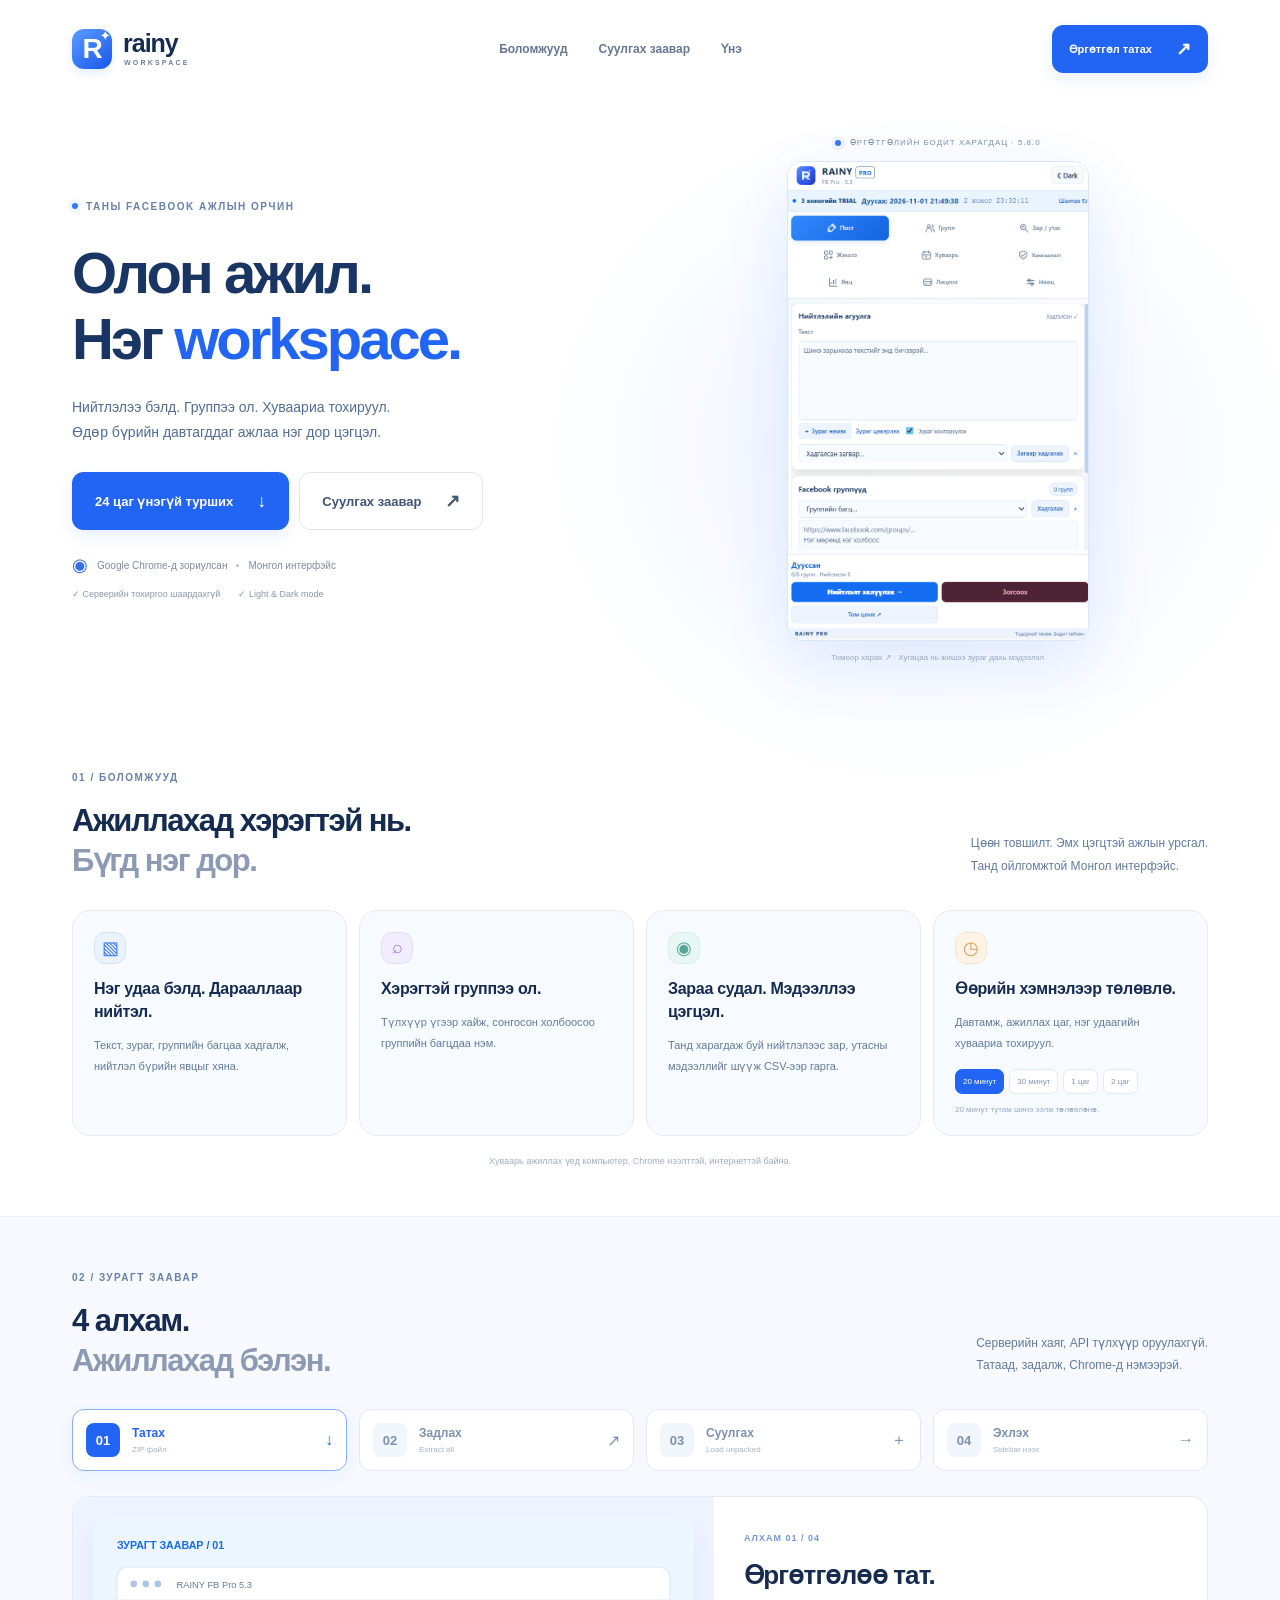
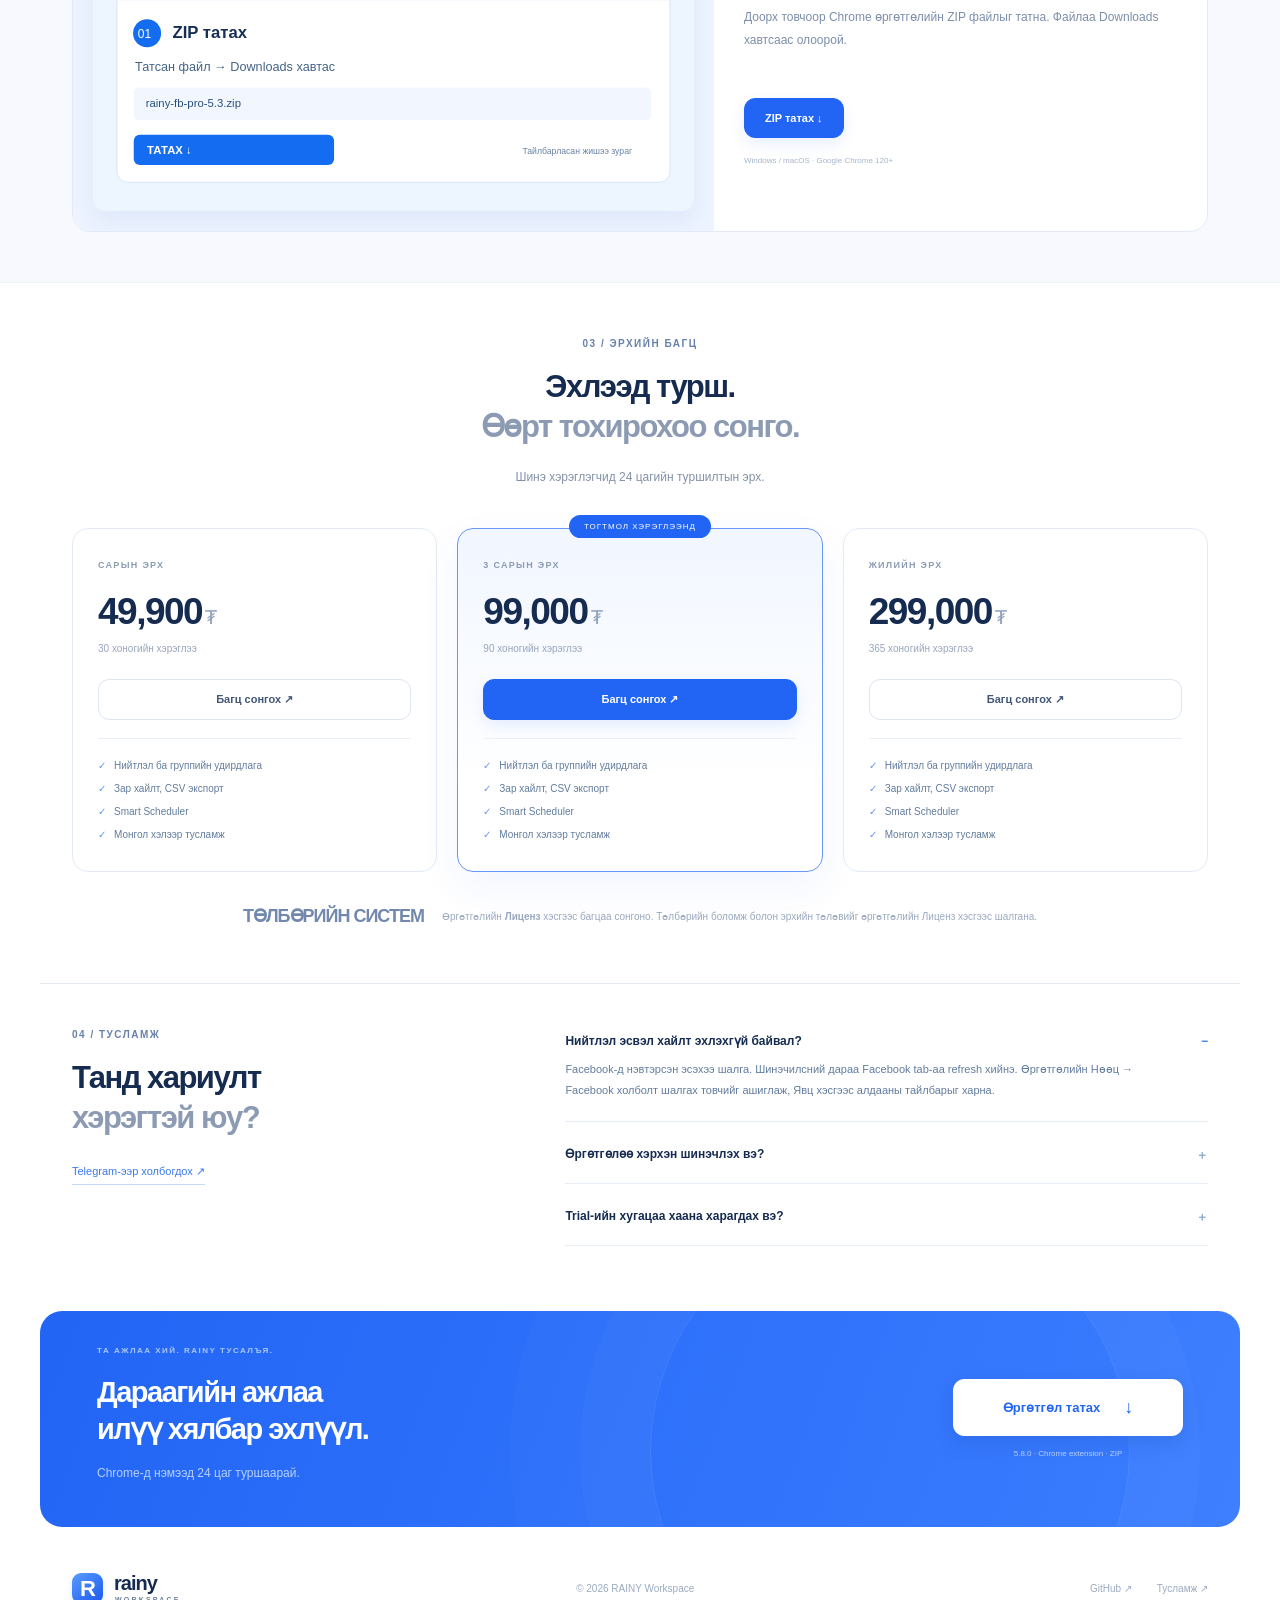
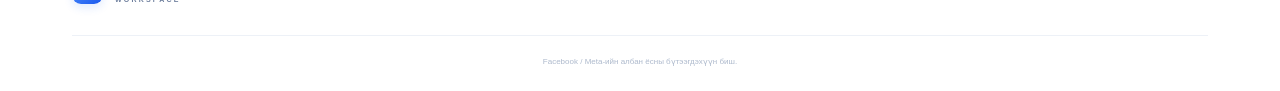
==== commit efa89074: "fix(website): align trial messaging to 24 hours" ====
--- a/index.html
+++ b/index.html
@@ -1,13 +1,13 @@
 <!doctype html><html lang="mn"><head><meta charset="utf-8"><meta name="viewport" content="width=device-width,initial-scale=1"><meta name="theme-color" content="#f5f8ff"><title>RAINY Workspace — Facebook ажлаа хялбарчил.</title><meta name="description" content="Нийтлэл, групп хайлт, зарын судалгаа, Smart Scheduler. Монгол интерфэйстэй Chrome өргөтгөл."><link rel="icon" href="icon.svg"><link rel="stylesheet" href="style.css"><script defer src="app.js"></script></head><body>
 <header><a href="#" class="brand"><span class="brand-icon">R<span>✦</span></span><span>rainy<span class="brand-sub">WORKSPACE</span></span></a><nav><a href="#features">Боломжууд</a><a href="#install">Суулгах заавар</a><a href="#pricing">Үнэ</a></nav><a href="downloads/rainy-fb-pro-5.8.0.zip" download class="button small">Өргөтгөл татах <span>↗</span></a></header>
-<main><section class="hero wrap"><div class="hero-copy"><div class="eyebrow"><span class="live-dot"></span> ТАНЫ FACEBOOK АЖЛЫН ОРЧИН</div><h1>Олон ажил.<br>Нэг <span>workspace.</span></h1><p>Нийтлэлээ бэлд. Группээ ол. Хуваариа тохируул.<br>Өдөр бүрийн давтагддаг ажлаа нэг дор цэгцэл.</p><div class="hero-buttons"><a class="button" href="downloads/rainy-fb-pro-5.8.0.zip" download>3 хоног үнэгүй турших <span>↓</span></a><a class="button ghost" href="#install">Суулгах заавар <span>↗</span></a></div><div class="compat"><span class="chrome-mark">◉</span><span>Google Chrome-д зориулсан</span><i></i><span>Монгол интерфэйс</span></div><div class="hero-tags"><span>✓ Серверийн тохиргоо шаардахгүй</span><span>✓ Light &amp; Dark mode</span></div></div>
+<main><section class="hero wrap"><div class="hero-copy"><div class="eyebrow"><span class="live-dot"></span> ТАНЫ FACEBOOK АЖЛЫН ОРЧИН</div><h1>Олон ажил.<br>Нэг <span>workspace.</span></h1><p>Нийтлэлээ бэлд. Группээ ол. Хуваариа тохируул.<br>Өдөр бүрийн давтагддаг ажлаа нэг дор цэгцэл.</p><div class="hero-buttons"><a class="button" href="downloads/rainy-fb-pro-5.8.0.zip" download>24 цаг үнэгүй турших <span>↓</span></a><a class="button ghost" href="#install">Суулгах заавар <span>↗</span></a></div><div class="compat"><span class="chrome-mark">◉</span><span>Google Chrome-д зориулсан</span><i></i><span>Монгол интерфэйс</span></div><div class="hero-tags"><span>✓ Серверийн тохиргоо шаардахгүй</span><span>✓ Light &amp; Dark mode</span></div></div>
 <div class="hero-product actual-product"><div class="product-caption"><span class="live-dot"></span> ӨРГӨТГӨЛИЙН БОДИТ ХАРАГДАЦ · 5.8.0</div><a href="extension-preview.png" target="_blank" aria-label="Өргөтгөлийн зургийг томоор харах"><img class="actual-extension" src="extension-preview.png" alt="RAINY FB Pro-ийн бодит sidebar: нийтлэл, групп, явцын удирдлага" width="732" height="1163"></a><span class="screenshot-note">Томоор харах ↗ · Хугацаа нь жишээ зураг дахь мэдээлэл</span></div></section>
 <section class="features wrap section" id="features"><div class="section-heading"><div><div class="eyebrow">01 / БОЛОМЖУУД</div><h2>Ажиллахад хэрэгтэй нь.<br><span>Бүгд нэг дор.</span></h2></div><p>Цөөн товшилт. Эмх цэгцтэй ажлын урсгал.<br>Танд ойлгомжтой Монгол интерфэйс.</p></div><div class="bento"><article class="feature-card feature-post"><div class="feature-icon">▧</div><h3>Нэг удаа бэлд. Дарааллаар нийтэл.</h3><p>Текст, зураг, группийн багцаа хадгалж, нийтлэл бүрийн явцыг хяна.</p></article>
 <article class="feature-card"><div class="feature-icon purple">⌕</div><h3>Хэрэгтэй группээ ол.</h3><p>Түлхүүр үгээр хайж, сонгосон холбоосоо группийн багцдаа нэм.</p></article>
 <article class="feature-card"><div class="feature-icon mint">◉</div><h3>Зараа судал. Мэдээллээ цэгцэл.</h3><p>Танд харагдаж буй нийтлэлээс зар, утасны мэдээллийг шүүж CSV-ээр гарга.</p></article>
 <article class="feature-card feature-schedule"><div><div class="feature-icon orange">◷</div><h3>Өөрийн хэмнэлээр төлөвлө.</h3><p>Давтамж, ажиллах цаг, нэг удаагийн хуваариа тохируул.</p><div class="schedule-options"><button data-minutes="20" class="selected">20 минут</button><button data-minutes="30">30 минут</button><button data-minutes="60">1 цаг</button><button data-minutes="120">2 цаг</button></div><small id="scheduleExplanation">20 минут тутам шинэ ээлж төлөвлөнө.</small></div></article></div><p class="section-footnote">Хуваарь ажиллах үед компьютер, Chrome нээлттэй, интернеттэй байна.</p></section>
 <section class="installation section" id="install"><div class="wrap"><div class="section-heading"><div><div class="eyebrow">02 / ЗУРАГТ ЗААВАР</div><h2>4 алхам.<br><span>Ажиллахад бэлэн.</span></h2></div><p>Серверийн хаяг, API түлхүүр оруулахгүй.<br>Татаад, задалж, Chrome-д нэмээрэй.</p></div><div class="install-tabs" role="tablist" aria-label="Суулгах алхмууд"><button role="tab" aria-selected="true" data-step="0" class="active"><b>01</b><span>Татах<small>ZIP файл</small></span><i>↓</i></button><button role="tab" aria-selected="false" data-step="1"><b>02</b><span>Задлах<small>Extract all</small></span><i>↗</i></button><button role="tab" aria-selected="false" data-step="2"><b>03</b><span>Суулгах<small>Load unpacked</small></span><i>＋</i></button><button role="tab" aria-selected="false" data-step="3"><b>04</b><span>Эхлэх<small>Sidebar нээх</small></span><i>→</i></button></div><div class="install-panel" role="tabpanel" aria-live="polite"><div class="install-image"><img id="guideImage" src="guides/step-01.svg" alt="Алхам 1: ZIP файлаа татах зурагт заавар"></div><div class="install-copy"><span class="step-number" id="stepKicker">АЛХАМ 01 / 04</span><h3 id="stepTitle">Өргөтгөлөө тат.</h3><p id="stepText">Доорх товчоор Chrome өргөтгөлийн ZIP файлыг татна. Файлаа Downloads хавтсаас олоорой.</p><div id="stepAction"><a class="button" href="downloads/rainy-fb-pro-5.8.0.zip" download>ZIP татах ↓</a></div><div class="install-tip" id="stepTip">Windows / macOS · Google Chrome 120+</div></div></div></div></section>
-<section class="pricing wrap section" id="pricing"><div class="center-heading"><div class="eyebrow">03 / ЭРХИЙН БАГЦ</div><h2>Эхлээд турш.<br><span>Өөрт тохирохоо сонго.</span></h2><p>Шинэ хэрэглэгчид 3 хоногийн туршилтын эрх.</p></div><div class="price-grid"><article class="price-card"><span class="plan-name">САРЫН ЭРХ</span><h3>49,900<span>₮</span></h3><p>30 хоногийн хэрэглээ</p><a href="#download" class="button ghost">Багц сонгох ↗</a><ul><li>Нийтлэл ба группийн удирдлага</li><li>Зар хайлт, CSV экспорт</li><li>Smart Scheduler</li><li>Монгол хэлээр тусламж</li></ul></article><article class="price-card recommended"><div class="recommend-tag">ТОГТМОЛ ХЭРЭГЛЭЭНД</div><span class="plan-name">3 САРЫН ЭРХ</span><h3>99,000<span>₮</span></h3><p>90 хоногийн хэрэглээ</p><a href="#download" class="button">Багц сонгох ↗</a><ul><li>Нийтлэл ба группийн удирдлага</li><li>Зар хайлт, CSV экспорт</li><li>Smart Scheduler</li><li>Монгол хэлээр тусламж</li></ul></article><article class="price-card"><span class="plan-name">ЖИЛИЙН ЭРХ</span><h3>299,000<span>₮</span></h3><p>365 хоногийн хэрэглээ</p><a href="#download" class="button ghost">Багц сонгох ↗</a><ul><li>Нийтлэл ба группийн удирдлага</li><li>Зар хайлт, CSV экспорт</li><li>Smart Scheduler</li><li>Монгол хэлээр тусламж</li></ul></article></div><div class="payment-info"><b>ТӨЛБӨРИЙН СИСТЕМ</b><span>Өргөтгөлийн <strong>Лиценз</strong> хэсгээс багцаа сонгоно. Төлбөрийн боломж болон эрхийн төлөвийг өргөтгөлийн Лиценз хэсгээс шалгана.</span></div></section>
+<section class="pricing wrap section" id="pricing"><div class="center-heading"><div class="eyebrow">03 / ЭРХИЙН БАГЦ</div><h2>Эхлээд турш.<br><span>Өөрт тохирохоо сонго.</span></h2><p>Шинэ хэрэглэгчид 24 цагийн туршилтын эрх.</p></div><div class="price-grid"><article class="price-card"><span class="plan-name">САРЫН ЭРХ</span><h3>49,900<span>₮</span></h3><p>30 хоногийн хэрэглээ</p><a href="#download" class="button ghost">Багц сонгох ↗</a><ul><li>Нийтлэл ба группийн удирдлага</li><li>Зар хайлт, CSV экспорт</li><li>Smart Scheduler</li><li>Монгол хэлээр тусламж</li></ul></article><article class="price-card recommended"><div class="recommend-tag">ТОГТМОЛ ХЭРЭГЛЭЭНД</div><span class="plan-name">3 САРЫН ЭРХ</span><h3>99,000<span>₮</span></h3><p>90 хоногийн хэрэглээ</p><a href="#download" class="button">Багц сонгох ↗</a><ul><li>Нийтлэл ба группийн удирдлага</li><li>Зар хайлт, CSV экспорт</li><li>Smart Scheduler</li><li>Монгол хэлээр тусламж</li></ul></article><article class="price-card"><span class="plan-name">ЖИЛИЙН ЭРХ</span><h3>299,000<span>₮</span></h3><p>365 хоногийн хэрэглээ</p><a href="#download" class="button ghost">Багц сонгох ↗</a><ul><li>Нийтлэл ба группийн удирдлага</li><li>Зар хайлт, CSV экспорт</li><li>Smart Scheduler</li><li>Монгол хэлээр тусламж</li></ul></article></div><div class="payment-info"><b>ТӨЛБӨРИЙН СИСТЕМ</b><span>Өргөтгөлийн <strong>Лиценз</strong> хэсгээс багцаа сонгоно. Төлбөрийн боломж болон эрхийн төлөвийг өргөтгөлийн Лиценз хэсгээс шалгана.</span></div></section>
 <section class="faq-section wrap section" id="help"><div><div class="eyebrow">04 / ТУСЛАМЖ</div><h2>Танд хариулт<br><span>хэрэгтэй юу?</span></h2><a href="https://t.me/boroobro" class="help-link" target="_blank" rel="noopener">Telegram-ээр холбогдох ↗</a></div><div class="faq"><details open><summary>Нийтлэл эсвэл хайлт эхлэхгүй байвал?</summary><p>Facebook-д нэвтэрсэн эсэхээ шалга. Шинэчилсний дараа Facebook tab-аа refresh хийнэ. Өргөтгөлийн Нөөц → Facebook холболт шалгах товчийг ашиглаж, Явц хэсгээс алдааны тайлбарыг харна.</p></details><details><summary>Өргөтгөлөө хэрхэн шинэчлэх вэ?</summary><p>Нөөц хэсгээс загвар, тохиргоогоо хадгал. Шинэ ZIP-ийг задалж, өмнөх extension хавтсын файлуудыг солино. chrome://extensions дээр Reload дараад Facebook tab-аа refresh хийнэ. Өргөтгөлийг устгах шаардлагагүй.</p></details><details><summary>Trial-ийн хугацаа хаана харагдах вэ?</summary><p>Sidebar-ийн дээд хэсэгт дуусах он, сар, өдөр, цаг болон үлдсэн хугацаа харагдана. 5.8.0 хувилбар нэг Chrome профайлд дахин суулгахад өмнөх device бүртгэлийг сэргээдэг. Бүх cookie болон sync өгөгдлийг арилгавал сэргээх боломж хязгаарлагдана.</p></details></div></section>
-<section class="cta wrap" id="download"><div class="cta-pattern" aria-hidden="true"></div><div><div class="eyebrow">ТА АЖЛАА ХИЙ. RAINY ТУСАЛЪЯ.</div><h2>Дараагийн ажлаа<br>илүү хялбар эхлүүл.</h2><p>Chrome-д нэмээд 3 хоног туршаарай.</p></div><div class="cta-action"><a class="button white" href="downloads/rainy-fb-pro-5.8.0.zip" download>Өргөтгөл татах <span>↓</span></a><small>5.8.0 · Chrome extension · ZIP</small></div></section></main>
+<section class="cta wrap" id="download"><div class="cta-pattern" aria-hidden="true"></div><div><div class="eyebrow">ТА АЖЛАА ХИЙ. RAINY ТУСАЛЪЯ.</div><h2>Дараагийн ажлаа<br>илүү хялбар эхлүүл.</h2><p>Chrome-д нэмээд 24 цаг туршаарай.</p></div><div class="cta-action"><a class="button white" href="downloads/rainy-fb-pro-5.8.0.zip" download>Өргөтгөл татах <span>↓</span></a><small>5.8.0 · Chrome extension · ZIP</small></div></section></main>
 <footer class="wrap"><a href="#" class="brand"><span class="brand-icon">R</span><span>rainy<span class="brand-sub">WORKSPACE</span></span></a><span>© 2026 RAINY Workspace</span><div><a href="https://github.com/ssboroo/rainy_workspace-fb">GitHub ↗</a><a href="https://t.me/boroobro">Тусламж ↗</a></div><p>Facebook / Meta-ийн албан ёсны бүтээгдэхүүн биш.</p></footer><div id="toast" role="status" hidden></div></body></html>
